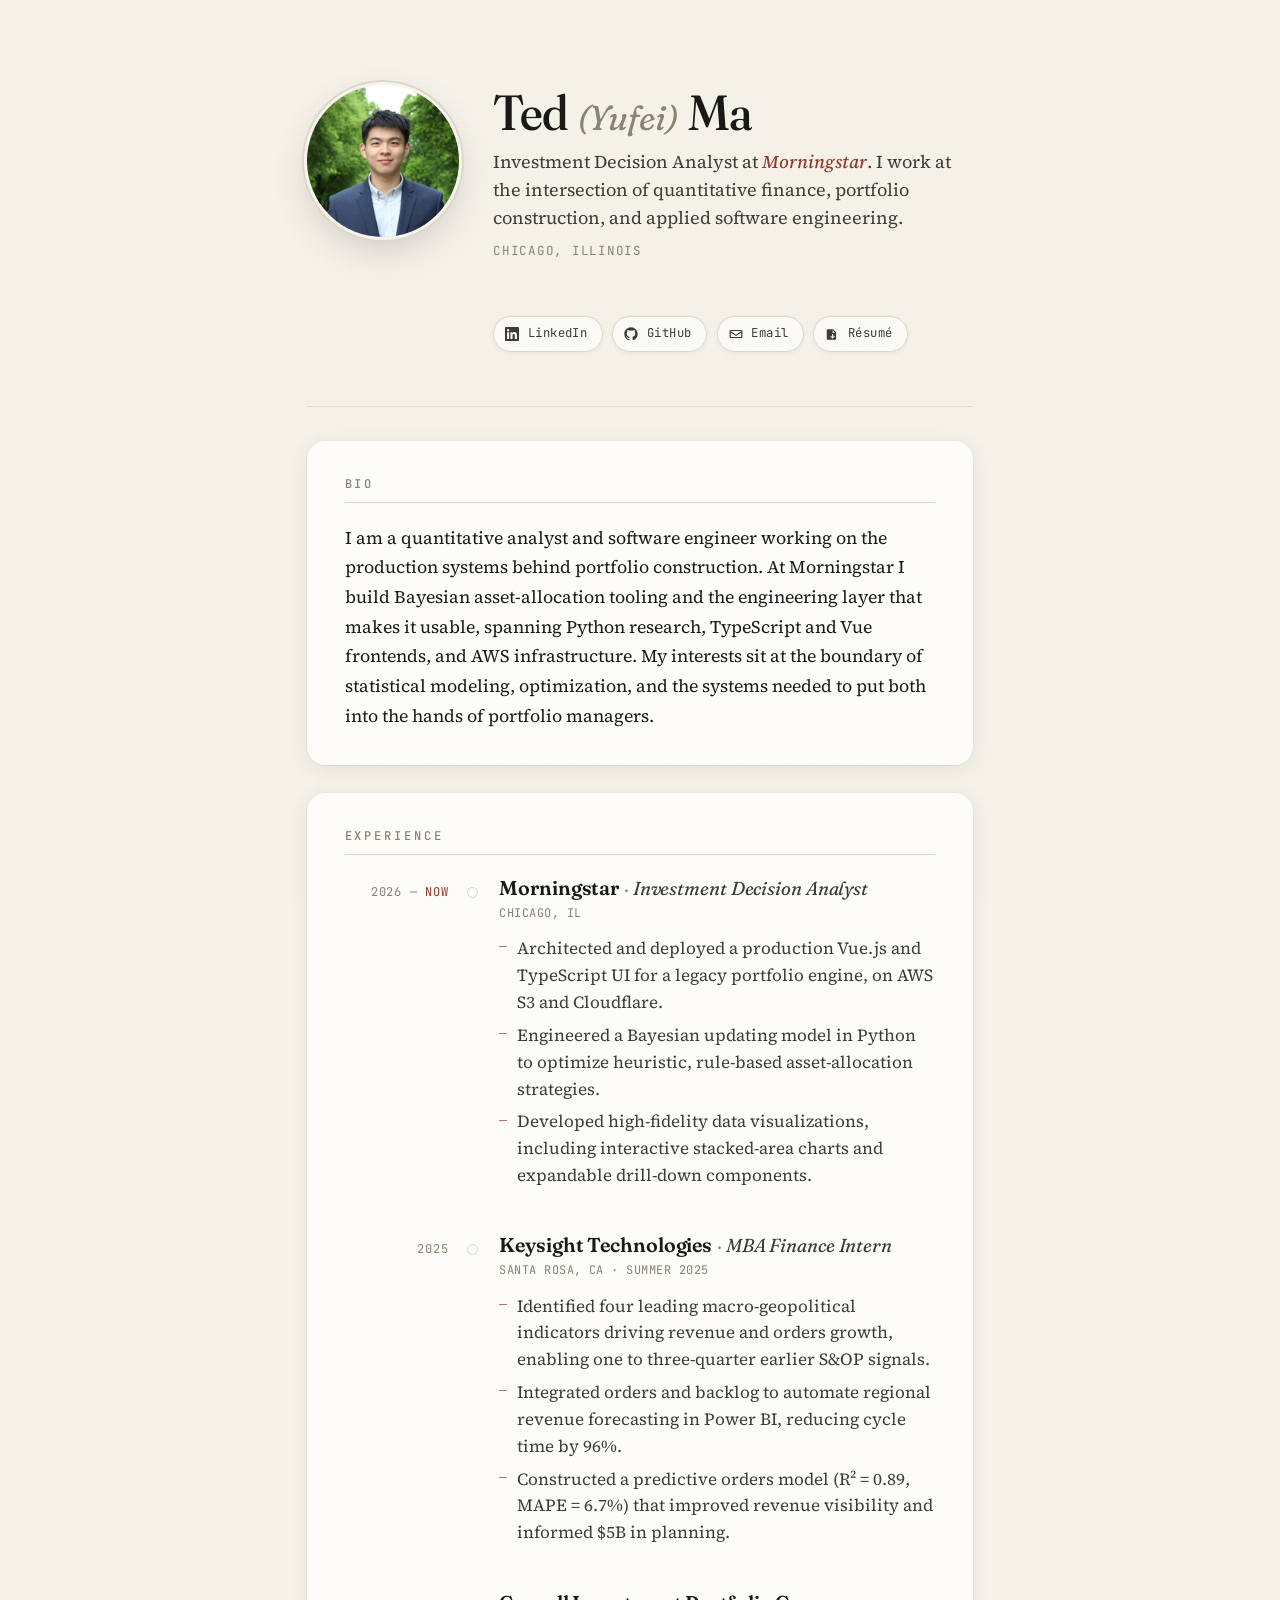
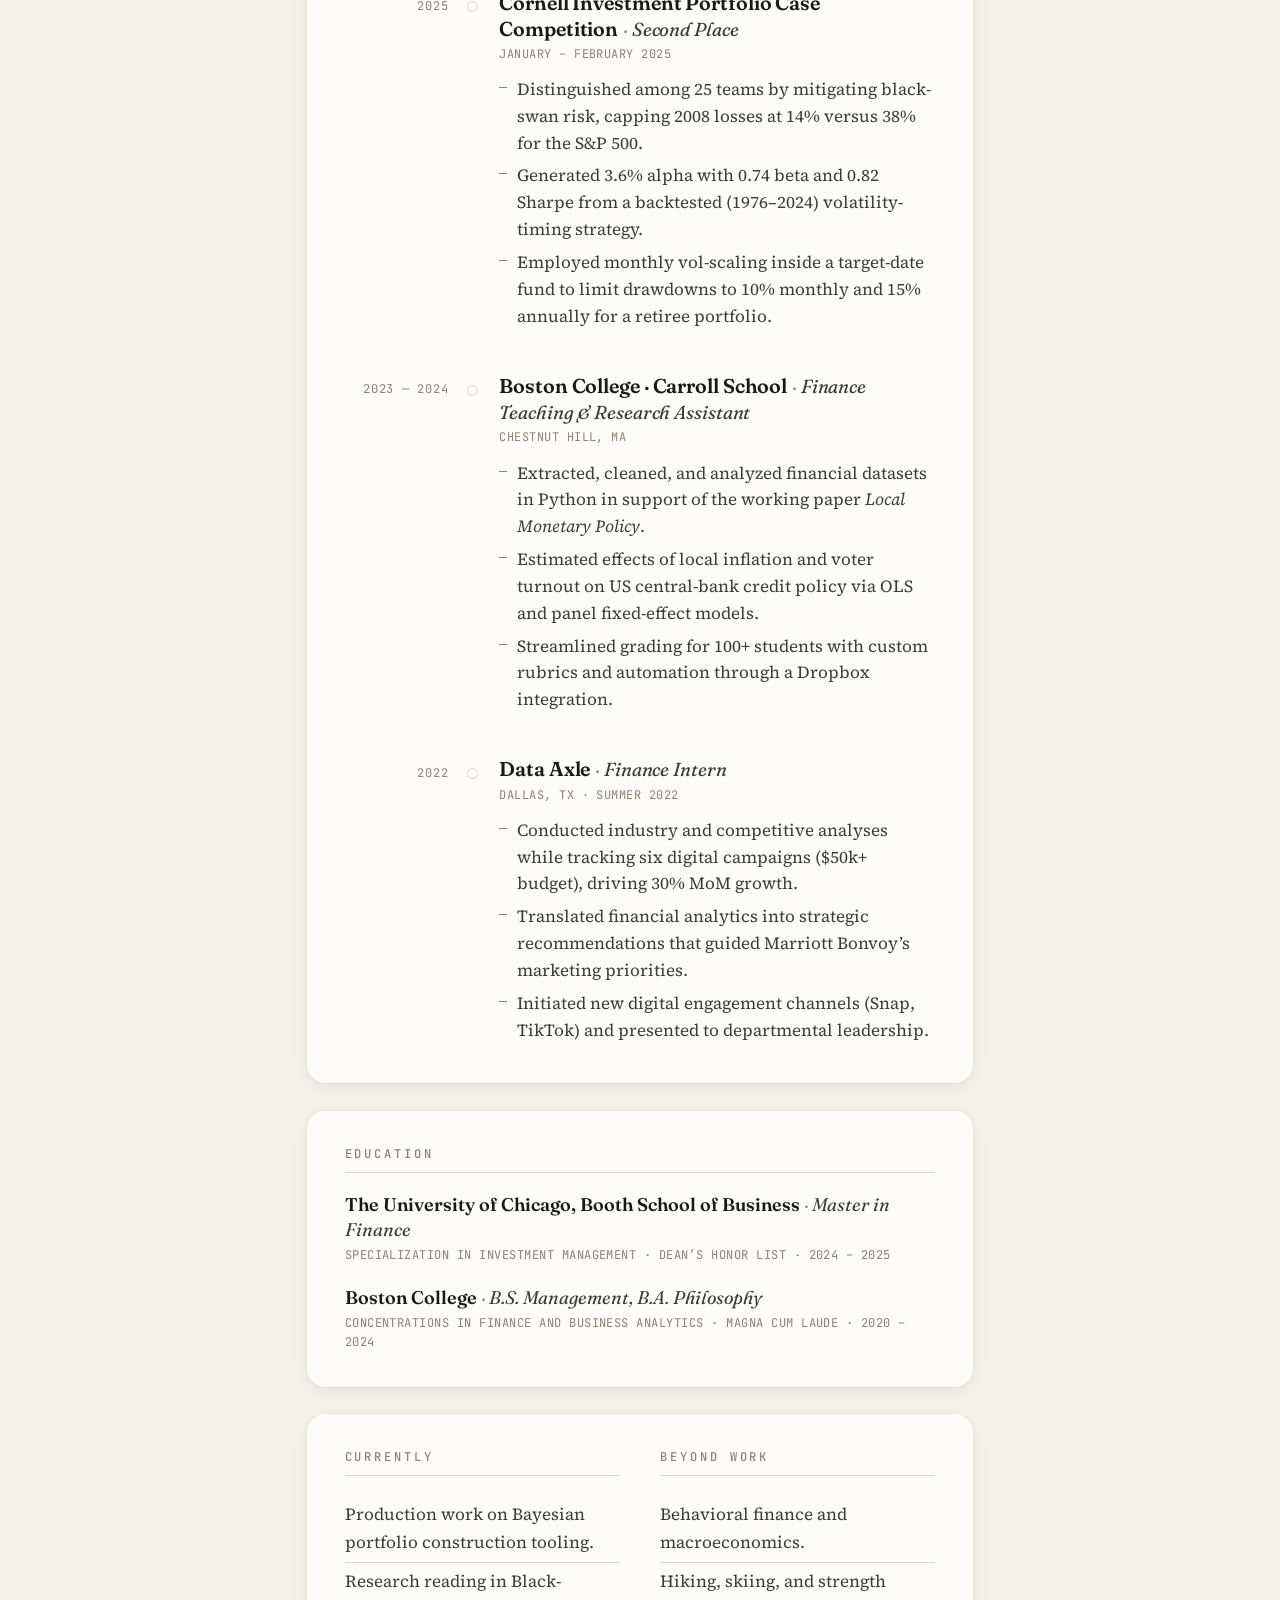
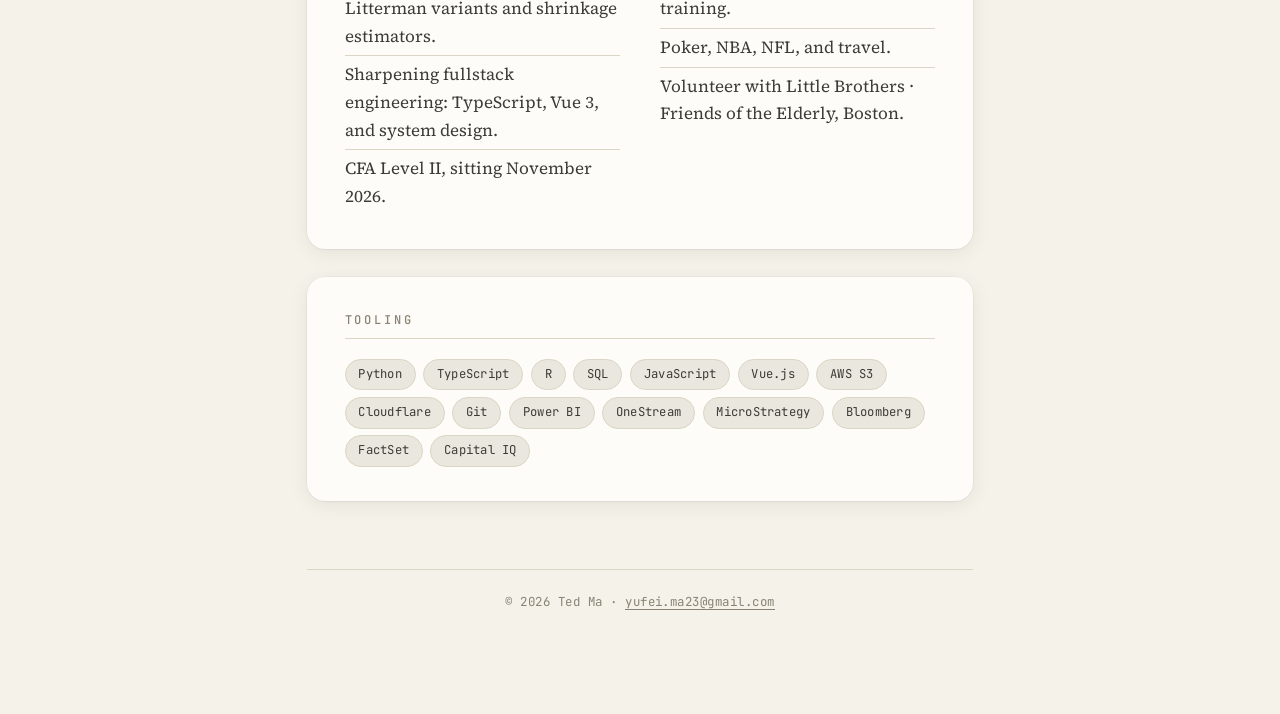
==== index.html @ 2c2be193 "beautify UI" ====
<!doctype html>
<html lang="en">
<head>
  <meta charset="utf-8">
  <meta name="viewport" content="width=device-width, initial-scale=1">
  <title>Ted (Yufei) Ma</title>

  <meta name="description" content="Ted (Yufei) Ma. Investment Decision Analyst at Morningstar. Quantitative finance, Bayesian portfolio construction, and applied software engineering.">
  <meta name="author" content="Ted Yufei Ma">
  <meta name="theme-color" content="#f7f4ec">

  <meta property="og:type" content="website">
  <meta property="og:title" content="Ted (Yufei) Ma">
  <meta property="og:description" content="Investment Decision Analyst at Morningstar. Quantitative finance, Bayesian portfolio construction, and applied software engineering.">
  <meta property="og:url" content="https://example.com/">
  <meta property="og:image" content="https://example.com/assets/portrait.jpeg">
  <meta name="twitter:card" content="summary">

  <link rel="icon" href="assets/favicon.svg" type="image/svg+xml">
  <link rel="canonical" href="https://example.com/">

  <link rel="preconnect" href="https://fonts.googleapis.com">
  <link rel="preconnect" href="https://fonts.gstatic.com" crossorigin>
  <link href="https://fonts.googleapis.com/css2?family=Fraunces:opsz,wght,SOFT@9..144,300..700,0..100&family=Source+Serif+4:opsz,wght,ital@8..60,300..600,0..1&family=JetBrains+Mono:wght@400;500&display=swap" rel="stylesheet">

  <link rel="stylesheet" href="style.css">
</head>
<body>

<nav class="sticky-nav" id="sticky-nav" aria-label="Site navigation" aria-hidden="true">
  <div class="sticky-nav-inner">
    <span class="sticky-name">Ted Ma</span>
    <div class="sticky-links">
      <a href="#bio-h">Bio</a>
      <a href="#exp-h">Experience</a>
      <a href="#edu-h">Education</a>
      <a href="#now-h">Currently</a>
      <a href="#tools-h">Tooling</a>
    </div>
  </div>
</nav>

<main class="page">

  <header class="hero">
    <figure class="portrait">
      <img src="assets/portrait.jpeg" alt="Ted Ma" width="640" height="640">
    </figure>

    <div class="lede">
      <h1>Ted <span class="given">(Yufei)</span> Ma</h1>
      <p class="tagline">Investment Decision Analyst at <em>Morningstar</em>. I work at the intersection of quantitative finance, portfolio construction, and applied software engineering.</p>
      <p class="locale">Chicago, Illinois</p>
    </div>

    <nav class="socials" aria-label="Social and contact links">
      <a class="link-icon" href="https://www.linkedin.com/in/tedmyf" aria-label="LinkedIn" rel="me">
        <svg viewBox="0 0 24 24" aria-hidden="true"><path fill="currentColor" d="M20.45 20.45h-3.55v-5.57c0-1.33-.03-3.04-1.85-3.04-1.85 0-2.13 1.45-2.13 2.94v5.67H9.36V9h3.41v1.56h.05c.48-.9 1.64-1.85 3.37-1.85 3.6 0 4.27 2.37 4.27 5.46v6.28ZM5.34 7.43a2.06 2.06 0 1 1 0-4.12 2.06 2.06 0 0 1 0 4.12ZM7.12 20.45H3.56V9h3.56v11.45ZM22.22 0H1.77C.79 0 0 .77 0 1.72v20.56C0 23.23.79 24 1.77 24h20.45c.98 0 1.78-.77 1.78-1.72V1.72C24 .77 23.2 0 22.22 0Z"/></svg>
        <span>LinkedIn</span>
      </a>
      <a class="link-icon" href="https://github.com/" aria-label="GitHub" rel="me">
        <svg viewBox="0 0 24 24" aria-hidden="true"><path fill="currentColor" d="M12 .5C5.65.5.5 5.65.5 12c0 5.08 3.29 9.39 7.86 10.91.58.1.79-.25.79-.56 0-.28-.01-1.02-.02-2-3.2.7-3.88-1.54-3.88-1.54-.52-1.33-1.28-1.69-1.28-1.69-1.05-.72.08-.7.08-.7 1.16.08 1.77 1.19 1.77 1.19 1.03 1.77 2.7 1.26 3.36.96.1-.75.4-1.26.73-1.55-2.55-.29-5.24-1.28-5.24-5.69 0-1.26.45-2.28 1.18-3.09-.12-.29-.51-1.46.11-3.04 0 0 .97-.31 3.18 1.18a11 11 0 0 1 5.78 0c2.21-1.49 3.18-1.18 3.18-1.18.62 1.58.23 2.75.11 3.04.74.81 1.18 1.83 1.18 3.09 0 4.42-2.69 5.39-5.25 5.68.41.36.78 1.06.78 2.13 0 1.54-.01 2.78-.01 3.16 0 .31.21.67.8.56C20.21 21.39 23.5 17.08 23.5 12 23.5 5.65 18.35.5 12 .5z"/></svg>
        <span>GitHub</span>
      </a>
      <a class="link-icon" href="mailto:yufei.ma23@gmail.com" aria-label="Email">
        <svg viewBox="0 0 24 24" aria-hidden="true"><path fill="currentColor" d="M3 5h18a2 2 0 0 1 2 2v10a2 2 0 0 1-2 2H3a2 2 0 0 1-2-2V7a2 2 0 0 1 2-2Zm0 2v.4l9 5.85 9-5.85V7H3Zm18 2.4-8.43 5.48a1 1 0 0 1-1.14 0L3 9.4V17h18V9.4Z"/></svg>
        <span>Email</span>
      </a>
      <a class="link-icon" href="assets/Ted-Ma-Resume.docx" aria-label="Download résumé">
        <svg viewBox="0 0 24 24" aria-hidden="true"><path fill="currentColor" d="M5 4h9l5 5v11a2 2 0 0 1-2 2H5a2 2 0 0 1-2-2V6a2 2 0 0 1 2-2Zm8 1.5V10h4.5L13 5.5ZM12 12v5l-2-2-1 1 4 4 4-4-1-1-2 2v-5h-2Z"/></svg>
        <span>Résumé</span>
      </a>
    </nav>
  </header>

  <hr class="rule">

  <section class="block" aria-labelledby="bio-h">
    <h2 id="bio-h" class="kicker">Bio</h2>
    <p class="prose">I am a quantitative analyst and software engineer working on the production systems behind portfolio construction. At Morningstar I build Bayesian asset-allocation tooling and the engineering layer that makes it usable, spanning Python research, TypeScript and Vue frontends, and AWS infrastructure. My interests sit at the boundary of statistical modeling, optimization, and the systems needed to put both into the hands of portfolio managers.</p>
  </section>

  <section class="block" aria-labelledby="exp-h">
    <h2 id="exp-h" class="kicker">Experience</h2>

    <ol class="timeline">

      <li class="entry">
        <div class="period">2026 &mdash; <span>now</span></div>
        <div class="content">
          <h3><strong>Morningstar</strong> <span class="role">Investment Decision Analyst</span></h3>
          <p class="loc">Chicago, IL</p>
          <ul class="bullets">
            <li>Architected and deployed a production Vue.js and TypeScript UI for a legacy portfolio engine, on AWS S3 and Cloudflare.</li>
            <li>Engineered a Bayesian updating model in Python to optimize heuristic, rule-based asset-allocation strategies.</li>
            <li>Developed high-fidelity data visualizations, including interactive stacked-area charts and expandable drill-down components.</li>
          </ul>
        </div>
      </li>

      <li class="entry">
        <div class="period">2025</div>
        <div class="content">
          <h3><strong>Keysight Technologies</strong> <span class="role">MBA Finance Intern</span></h3>
          <p class="loc">Santa Rosa, CA &middot; Summer 2025</p>
          <ul class="bullets">
            <li>Identified four leading macro-geopolitical indicators driving revenue and orders growth, enabling one to three-quarter earlier S&amp;OP signals.</li>
            <li>Integrated orders and backlog to automate regional revenue forecasting in Power BI, reducing cycle time by 96%.</li>
            <li>Constructed a predictive orders model (R² = 0.89, MAPE = 6.7%) that improved revenue visibility and informed $5B in planning.</li>
          </ul>
        </div>
      </li>

      <li class="entry">
        <div class="period">2025</div>
        <div class="content">
          <h3><strong>Cornell Investment Portfolio Case Competition</strong> <span class="role">Second Place</span></h3>
          <p class="loc">January &ndash; February 2025</p>
          <ul class="bullets">
            <li>Distinguished among 25 teams by mitigating black-swan risk, capping 2008 losses at 14% versus 38% for the S&amp;P 500.</li>
            <li>Generated 3.6% alpha with 0.74 beta and 0.82 Sharpe from a backtested (1976&ndash;2024) volatility-timing strategy.</li>
            <li>Employed monthly vol-scaling inside a target-date fund to limit drawdowns to 10% monthly and 15% annually for a retiree portfolio.</li>
          </ul>
        </div>
      </li>

      <li class="entry">
        <div class="period">2023 &mdash; 2024</div>
        <div class="content">
          <h3><strong>Boston College &middot; Carroll School</strong> <span class="role">Finance Teaching &amp; Research Assistant</span></h3>
          <p class="loc">Chestnut Hill, MA</p>
          <ul class="bullets">
            <li>Extracted, cleaned, and analyzed financial datasets in Python in support of the working paper <em>Local Monetary Policy</em>.</li>
            <li>Estimated effects of local inflation and voter turnout on US central-bank credit policy via OLS and panel fixed-effect models.</li>
            <li>Streamlined grading for 100+ students with custom rubrics and automation through a Dropbox integration.</li>
          </ul>
        </div>
      </li>

      <li class="entry">
        <div class="period">2022</div>
        <div class="content">
          <h3><strong>Data Axle</strong> <span class="role">Finance Intern</span></h3>
          <p class="loc">Dallas, TX &middot; Summer 2022</p>
          <ul class="bullets">
            <li>Conducted industry and competitive analyses while tracking six digital campaigns ($50k+ budget), driving 30% MoM growth.</li>
            <li>Translated financial analytics into strategic recommendations that guided Marriott Bonvoy&rsquo;s marketing priorities.</li>
            <li>Initiated new digital engagement channels (Snap, TikTok) and presented to departmental leadership.</li>
          </ul>
        </div>
      </li>

    </ol>
  </section>

  <section class="block" aria-labelledby="edu-h">
    <h2 id="edu-h" class="kicker">Education</h2>
    <ul class="edu">
      <li>
        <div class="edu-line"><strong>The University of Chicago, Booth School of Business</strong> <span class="degree">Master in Finance</span></div>
        <div class="edu-meta">Specialization in Investment Management &middot; Dean&rsquo;s Honor List &middot; 2024 &ndash; 2025</div>
      </li>
      <li>
        <div class="edu-line"><strong>Boston College</strong> <span class="degree">B.S. Management, B.A. Philosophy</span></div>
        <div class="edu-meta">Concentrations in Finance and Business Analytics &middot; Magna Cum Laude &middot; 2020 &ndash; 2024</div>
      </li>
    </ul>
  </section>

  <section class="block split" aria-labelledby="now-h">
    <div class="split-col">
      <h2 id="now-h" class="kicker">Currently</h2>
      <ul class="plain">
        <li>Production work on Bayesian portfolio construction tooling.</li>
        <li>Research reading in Black-Litterman variants and shrinkage estimators.</li>
        <li>Sharpening fullstack engineering: TypeScript, Vue 3, and system design.</li>
        <li>CFA Level II, sitting November 2026.</li>
      </ul>
    </div>
    <div class="split-col">
      <h2 class="kicker">Beyond Work</h2>
      <ul class="plain">
        <li>Behavioral finance and macroeconomics.</li>
        <li>Hiking, skiing, and strength training.</li>
        <li>Poker, NBA, NFL, and travel.</li>
        <li>Volunteer with Little Brothers &middot; Friends of the Elderly, Boston.</li>
      </ul>
    </div>
  </section>

  <section class="block" aria-labelledby="tools-h">
    <h2 id="tools-h" class="kicker">Tooling</h2>
    <p class="tools">
      <span>Python</span><span>TypeScript</span><span>R</span><span>SQL</span><span>JavaScript</span><span>Vue.js</span><span>AWS S3</span><span>Cloudflare</span><span>Git</span><span>Power BI</span><span>OneStream</span><span>MicroStrategy</span><span>Bloomberg</span><span>FactSet</span><span>Capital IQ</span>
    </p>
  </section>

  <footer class="colophon">
    <p>&copy; <span id="yr"></span> Ted Ma &middot; <a href="mailto:yufei.ma23@gmail.com">yufei.ma23@gmail.com</a></p>
  </footer>

</main>

<script>
  document.getElementById('yr').textContent = new Date().getFullYear();

  // Sticky nav — show after hero scrolls out of view
  const stickyNav = document.getElementById('sticky-nav');
  const hero = document.querySelector('.hero');
  new IntersectionObserver(
    ([entry]) => {
      const past = !entry.isIntersecting;
      stickyNav.classList.toggle('is-visible', past);
      stickyNav.setAttribute('aria-hidden', String(!past));
    },
    { threshold: 0, rootMargin: '-80px 0px 0px 0px' }
  ).observe(hero);

  // Scroll-triggered section reveals
  const reduceMotion = window.matchMedia('(prefers-reduced-motion: reduce)').matches;
  const blocks = document.querySelectorAll('.block');
  if (reduceMotion) {
    blocks.forEach(el => el.classList.add('is-visible'));
  } else {
    const blockObs = new IntersectionObserver(
      (entries) => {
        entries.forEach(entry => {
          if (entry.isIntersecting) {
            entry.target.classList.add('is-visible');
            blockObs.unobserve(entry.target);
          }
        });
      },
      { threshold: 0.06 }
    );
    blocks.forEach((el, i) => {
      el.style.transitionDelay = `${i * 45}ms`;
      blockObs.observe(el);
    });
  }
</script>

</body>
</html>
---- style.css ----
/* =============================================================
   Ted (Yufei) Ma — personal site
   Apple-inspired clarity, depth, and motion.
============================================================= */

:root {
  --bg:        #f5f2ea;
  --bg-card:   #fdfcf8;
  --bg-soft:   #eae7de;
  --fg:        #1a1917;
  --fg-soft:   #3d3b36;
  --muted:     #8a8375;
  --rule:      #dbd5c5;
  --accent:    #943828;

  --card-shadow:
    0 1px 2px rgba(0,0,0,0.04),
    0 4px 20px rgba(0,0,0,0.07),
    0 0 0 0.5px rgba(0,0,0,0.07);

  --serif-display: "Fraunces", "Source Serif 4", ui-serif, Georgia, serif;
  --serif-body:    "Source Serif 4", ui-serif, Georgia, "Iowan Old Style", serif;
  --mono:          "JetBrains Mono", "SF Mono", ui-monospace, Menlo, monospace;

  --maxw:   720px;
  --pad:    1.6rem;
  --radius: 18px;
}

@media (prefers-color-scheme: dark) {
  :root {
    --bg:        #1a1917;
    --bg-card:   #252320;
    --bg-soft:   #2e2c28;
    --fg:        #eceae3;
    --fg-soft:   #c5c0b0;
    --muted:     #8a8375;
    --rule:      #302e2a;
    --accent:    #e09078;
    --card-shadow:
      0 1px 2px rgba(0,0,0,0.35),
      0 4px 20px rgba(0,0,0,0.25),
      0 0 0 0.5px rgba(255,255,255,0.05);
  }
}

* { box-sizing: border-box; }

html {
  font-size: 17px;
  scroll-behavior: smooth;
  -webkit-text-size-adjust: 100%;
}
@media (max-width: 480px) { html { font-size: 16px; } }

body {
  margin: 0;
  background: var(--bg);
  color: var(--fg);
  font-family: var(--serif-body);
  font-variation-settings: "opsz" 14;
  line-height: 1.62;
  font-weight: 400;
  -webkit-font-smoothing: antialiased;
  text-rendering: optimizeLegibility;
}

/* Subtle paper grain */
body::before {
  content: "";
  position: fixed;
  inset: 0;
  pointer-events: none;
  z-index: 0;
  background-image:
    radial-gradient(circle at 20% 30%, rgba(0,0,0,0.012) 1px, transparent 1px),
    radial-gradient(circle at 80% 70%, rgba(0,0,0,0.012) 1px, transparent 1px);
  background-size: 3px 3px, 4px 4px;
  opacity: 0.6;
}
@media (prefers-color-scheme: dark) {
  body::before {
    background-image:
      radial-gradient(circle at 20% 30%, rgba(255,255,255,0.014) 1px, transparent 1px),
      radial-gradient(circle at 80% 70%, rgba(255,255,255,0.014) 1px, transparent 1px);
  }
}

/* =============================================================
   Sticky nav
============================================================= */

.sticky-nav {
  position: fixed;
  top: 0;
  left: 0;
  right: 0;
  z-index: 100;
  height: 52px;
  display: flex;
  align-items: center;
  backdrop-filter: blur(24px) saturate(1.8);
  -webkit-backdrop-filter: blur(24px) saturate(1.8);
  background: color-mix(in srgb, var(--bg) 82%, transparent);
  border-bottom: 0.5px solid var(--rule);
  transform: translateY(-100%);
  transition: transform 380ms cubic-bezier(0.2, 0.7, 0.1, 1);
  will-change: transform;
}
.sticky-nav.is-visible {
  transform: translateY(0);
}
.sticky-nav-inner {
  max-width: var(--maxw);
  margin: 0 auto;
  padding: 0 var(--pad);
  width: 100%;
  display: flex;
  align-items: center;
  justify-content: space-between;
  gap: 1rem;
}
.sticky-name {
  font-family: var(--serif-display);
  font-variation-settings: "opsz" 36, "SOFT" 30;
  font-weight: 500;
  font-size: 1rem;
  color: var(--fg);
  letter-spacing: -0.01em;
  white-space: nowrap;
}
.sticky-links {
  display: flex;
  align-items: center;
  gap: 0.1rem;
  overflow-x: auto;
  -ms-overflow-style: none;
  scrollbar-width: none;
}
.sticky-links::-webkit-scrollbar { display: none; }
.sticky-links a {
  font-family: var(--mono);
  font-size: 0.71rem;
  letter-spacing: 0.05em;
  text-transform: uppercase;
  color: var(--muted);
  text-decoration: none;
  background: none;
  background-image: none;
  padding: 0.3rem 0.65rem;
  border-radius: 999px;
  white-space: nowrap;
  transition: color 160ms ease, background 160ms ease;
}
.sticky-links a:hover {
  color: var(--fg);
  background: var(--bg-soft);
  background-size: auto;
}

/* =============================================================
   Page layout
============================================================= */

.page {
  position: relative;
  z-index: 1;
  max-width: var(--maxw);
  margin: 0 auto;
  padding: 5rem var(--pad) 6rem;
}

/* =============================================================
   Hero
============================================================= */

.hero {
  display: grid;
  grid-template-columns: 152px 1fr;
  gap: 2rem;
  align-items: start;
  animation: spring-up 800ms cubic-bezier(0.34, 1.56, 0.64, 1) both;
}
@media (max-width: 560px) {
  .hero {
    grid-template-columns: 1fr;
    gap: 1.4rem;
  }
}

.portrait {
  margin: 0;
  width: 152px;
  height: 152px;
  border-radius: 50%;
  overflow: hidden;
  background: var(--bg-soft);
  box-shadow:
    0 0 0 3px var(--bg),
    0 0 0 5px var(--rule),
    0 14px 40px -8px rgba(0,0,0,0.22);
  filter: saturate(0.95) contrast(1.02);
  transition:
    box-shadow 300ms ease,
    transform 350ms cubic-bezier(0.34, 1.56, 0.64, 1);
}
.portrait:hover {
  box-shadow:
    0 0 0 3px var(--bg),
    0 0 0 5px var(--accent),
    0 18px 48px -8px rgba(0,0,0,0.28);
  transform: scale(1.03);
}
@media (prefers-color-scheme: dark) {
  .portrait {
    box-shadow: 0 0 0 3px var(--bg), 0 0 0 5px var(--rule), 0 14px 40px -8px rgba(0,0,0,0.55);
  }
  .portrait:hover {
    box-shadow: 0 0 0 3px var(--bg), 0 0 0 5px var(--accent), 0 18px 48px -8px rgba(0,0,0,0.6);
  }
}

.portrait img {
  width: 100%;
  height: 100%;
  display: block;
  object-fit: cover;
  object-position: center 30%;
}

.lede { padding-top: 0.1rem; grid-column: 2; }
@media (max-width: 560px) { .lede { grid-column: 1; } }

h1 {
  font-family: var(--serif-display);
  font-variation-settings: "opsz" 80, "SOFT" 30;
  font-weight: 500;
  font-size: clamp(2.1rem, 5.2vw, 2.9rem);
  line-height: 1.06;
  letter-spacing: -0.02em;
  margin: 0 0 0.55rem;
  color: var(--fg);
}
h1 .given {
  font-style: italic;
  font-weight: 400;
  color: var(--muted);
  font-size: 0.7em;
  letter-spacing: 0;
  margin: 0 0.05em;
  font-variation-settings: "opsz" 36, "SOFT" 80;
}

.tagline {
  font-family: var(--serif-body);
  font-size: 1.06rem;
  line-height: 1.55;
  color: var(--fg-soft);
  margin: 0 0 0.55rem;
  max-width: 36rem;
}
.tagline em {
  font-style: italic;
  color: var(--accent);
  font-weight: 500;
}

.locale {
  margin: 0;
  font-family: var(--mono);
  font-size: 0.74rem;
  letter-spacing: 0.06em;
  text-transform: uppercase;
  color: var(--muted);
}

/* Socials */
.socials {
  grid-column: 2;
  display: flex;
  flex-wrap: wrap;
  gap: 0.5rem 0.55rem;
  margin-top: 1.2rem;
}
@media (max-width: 560px) { .socials { grid-column: 1; } }

.link-icon {
  display: inline-flex;
  align-items: center;
  gap: 0.5rem;
  padding: 0.4rem 0.85rem 0.4rem 0.65rem;
  border: 0.5px solid var(--rule);
  border-radius: 999px;
  font-family: var(--mono);
  font-size: 0.72rem;
  letter-spacing: 0.04em;
  color: var(--fg-soft);
  text-decoration: none;
  background-image: none;
  background: color-mix(in srgb, var(--bg-card) 80%, transparent);
  backdrop-filter: blur(16px) saturate(1.5);
  -webkit-backdrop-filter: blur(16px) saturate(1.5);
  box-shadow:
    0 1px 4px rgba(0,0,0,0.06),
    inset 0 0.5px 0 rgba(255,255,255,0.4);
  transition:
    color 200ms ease,
    border-color 200ms ease,
    background 200ms ease,
    transform 320ms cubic-bezier(0.34, 1.56, 0.64, 1),
    box-shadow 200ms ease;
}
@media (prefers-color-scheme: dark) {
  .link-icon {
    box-shadow: 0 1px 4px rgba(0,0,0,0.2), inset 0 0.5px 0 rgba(255,255,255,0.07);
  }
}
.link-icon svg {
  width: 14px;
  height: 14px;
  display: block;
  flex-shrink: 0;
}
.link-icon:hover {
  color: var(--accent);
  border-color: var(--accent);
  background: var(--bg-card);
  transform: translateY(-2px) scale(1.03);
  box-shadow:
    0 6px 16px rgba(0,0,0,0.1),
    inset 0 0.5px 0 rgba(255,255,255,0.4);
}

/* =============================================================
   Section structure
============================================================= */

hr.rule {
  border: 0;
  border-top: 0.5px solid var(--rule);
  margin: 3.2rem 0 2rem;
  opacity: 0.7;
}

h2[id] {
  scroll-margin-top: 72px;
}

.block {
  background: var(--bg-card);
  border-radius: var(--radius);
  padding: 2rem 2.2rem;
  box-shadow: var(--card-shadow);
  margin: 1.6rem 0;
  opacity: 0;
  transform: translateY(20px);
  transition:
    opacity 550ms cubic-bezier(0.2, 0.7, 0.1, 1),
    transform 550ms cubic-bezier(0.2, 0.7, 0.1, 1);
}
.block.is-visible {
  opacity: 1;
  transform: translateY(0);
}

.kicker {
  font-family: var(--mono);
  font-weight: 500;
  font-size: 0.71rem;
  letter-spacing: 0.24em;
  text-transform: uppercase;
  color: var(--muted);
  margin: 0 0 1.2rem;
  padding-bottom: 0.45rem;
  border-bottom: 0.5px solid var(--rule);
}

.prose {
  font-size: 1.04rem;
  line-height: 1.68;
  color: var(--fg);
  margin: 0;
  max-width: 38rem;
}

/* =============================================================
   Timeline of experience
============================================================= */

.timeline {
  list-style: none;
  margin: 0;
  padding: 0;
  display: flex;
  flex-direction: column;
  gap: 2.2rem;
  position: relative;
}

/* Vertical connector line */
.timeline::before {
  content: '';
  position: absolute;
  left: calc(7.5rem - 0.5px);
  top: 1.2rem;
  bottom: 1.2rem;
  width: 0.5px;
  background: linear-gradient(
    to bottom,
    transparent,
    var(--rule) 10%,
    var(--rule) 90%,
    transparent
  );
  pointer-events: none;
}
@media (max-width: 620px) {
  .timeline::before { display: none; }
}

.entry {
  display: grid;
  grid-template-columns: 7.5rem 1fr;
  gap: 1.6rem;
  position: relative;
}
@media (max-width: 620px) {
  .entry {
    grid-template-columns: 1fr;
    gap: 0.4rem;
  }
}

/* Dot on the timeline line */
.entry::after {
  content: '';
  position: absolute;
  left: calc(7.5rem - 5px);
  top: 0.7rem;
  width: 9px;
  height: 9px;
  border-radius: 50%;
  background: var(--bg-card);
  border: 1.5px solid var(--rule);
  transition: border-color 200ms ease, background 200ms ease;
}
.entry:hover::after {
  border-color: var(--accent);
  background: var(--accent);
}
@media (max-width: 620px) {
  .entry::after { display: none; }
}

.period {
  font-family: var(--mono);
  font-size: 0.71rem;
  letter-spacing: 0.06em;
  text-transform: uppercase;
  color: var(--muted);
  padding-top: 0.45rem;
  padding-right: 1.4rem;
  white-space: nowrap;
  text-align: right;
}
.period span { color: var(--accent); font-style: normal; }

.entry .content {
  border-radius: 10px;
  padding: 0.5rem 0.7rem;
  margin: -0.5rem -0.7rem;
  transition: background 200ms ease;
}
.entry:hover .content {
  background: color-mix(in srgb, var(--bg-soft) 40%, transparent);
}

.entry .content h3 {
  font-family: var(--serif-display);
  font-variation-settings: "opsz" 36, "SOFT" 50;
  font-weight: 500;
  font-size: 1.18rem;
  line-height: 1.3;
  letter-spacing: -0.005em;
  margin: 0 0 0.15rem;
  color: var(--fg);
}
.entry .content h3 strong { font-weight: 600; }
.entry .content h3 .role {
  font-weight: 400;
  font-style: italic;
  color: var(--fg-soft);
  font-size: 0.94em;
}
.entry .content h3 .role::before {
  content: " · ";
  color: var(--muted);
  font-style: normal;
  margin: 0 0.05em;
}

.entry .loc {
  font-family: var(--mono);
  font-size: 0.7rem;
  letter-spacing: 0.04em;
  text-transform: uppercase;
  color: var(--muted);
  margin: 0 0 0.7rem;
}

ul.bullets {
  list-style: none;
  padding: 0;
  margin: 0;
}
ul.bullets li {
  position: relative;
  padding-left: 1.05rem;
  margin: 0.35rem 0;
  font-size: 1rem;
  line-height: 1.58;
  color: var(--fg-soft);
}
ul.bullets li::before {
  content: "";
  position: absolute;
  left: 0;
  top: 0.65em;
  width: 0.45rem;
  height: 1px;
  background: var(--accent);
  opacity: 0.7;
}

/* =============================================================
   Education
============================================================= */

ul.edu {
  list-style: none;
  padding: 0;
  margin: 0;
  display: flex;
  flex-direction: column;
  gap: 1.2rem;
}

.edu-line {
  font-family: var(--serif-display);
  font-variation-settings: "opsz" 36;
  font-size: 1.08rem;
  line-height: 1.35;
  color: var(--fg);
  margin-bottom: 0.18rem;
}
.edu-line strong { font-weight: 600; }
.edu-line .degree {
  font-style: italic;
  font-weight: 400;
  color: var(--fg-soft);
}
.edu-line .degree::before {
  content: " · ";
  color: var(--muted);
  font-style: normal;
}
.edu-meta {
  font-family: var(--mono);
  font-size: 0.71rem;
  letter-spacing: 0.04em;
  text-transform: uppercase;
  color: var(--muted);
}

/* =============================================================
   Split section: Currently / Beyond Work
============================================================= */

.block.split {
  display: grid;
  grid-template-columns: 1fr 1fr;
  gap: 2.4rem;
}
@media (max-width: 620px) {
  .block.split {
    grid-template-columns: 1fr;
    gap: 1.8rem;
  }
}

ul.plain {
  list-style: none;
  padding: 0;
  margin: 0;
}
ul.plain li {
  padding: 0.3rem 0;
  font-size: 1rem;
  color: var(--fg-soft);
  border-bottom: 0.5px solid var(--rule);
}
ul.plain li:last-child { border-bottom: 0; }

/* =============================================================
   Tooling chips
============================================================= */

.tools {
  margin: 0;
  display: flex;
  flex-wrap: wrap;
  gap: 0.4rem 0.45rem;
}
.tools span {
  font-family: var(--mono);
  font-size: 0.72rem;
  letter-spacing: 0.02em;
  padding: 0.28rem 0.75rem;
  background: var(--bg-soft);
  color: var(--fg-soft);
  border-radius: 999px;
  border: 0.5px solid var(--rule);
  transition:
    background 180ms ease,
    color 180ms ease,
    transform 280ms cubic-bezier(0.34, 1.56, 0.64, 1),
    box-shadow 180ms ease;
}
.tools span:hover {
  background: var(--bg-card);
  color: var(--fg);
  transform: translateY(-2px) scale(1.05);
  box-shadow: 0 4px 12px rgba(0,0,0,0.08);
  cursor: default;
}

/* =============================================================
   Links (general body links)
============================================================= */

a {
  color: var(--accent);
  text-decoration: none;
  background-image: linear-gradient(currentColor, currentColor);
  background-size: 100% 1px;
  background-repeat: no-repeat;
  background-position: 0 100%;
  transition: background-size 220ms ease, color 160ms ease;
}
a:hover {
  background-size: 0% 1px;
  background-position: 100% 100%;
}
.link-icon,
.sticky-links a {
  background-image: none;
}

/* =============================================================
   Footer
============================================================= */

.colophon {
  margin-top: 4rem;
  padding-top: 1.3rem;
  border-top: 0.5px solid var(--rule);
  font-family: var(--mono);
  font-size: 0.73rem;
  letter-spacing: 0.04em;
  color: var(--muted);
  text-align: center;
}
.colophon p { margin: 0; }
.colophon a { color: var(--muted); }

/* =============================================================
   Selection + focus
============================================================= */

::selection {
  background: var(--accent);
  color: var(--bg);
}

a:focus-visible,
.link-icon:focus-visible,
button:focus-visible {
  outline: 2px solid var(--accent);
  outline-offset: 3px;
  border-radius: 3px;
}

/* =============================================================
   Motion
============================================================= */

@keyframes spring-up {
  0%   { opacity: 0; transform: translateY(28px) scale(0.97); }
  65%  { opacity: 1; }
  100% { opacity: 1; transform: translateY(0) scale(1); }
}

@media (prefers-reduced-motion: reduce) {
  *, *::before, *::after {
    animation-duration: 0.01ms !important;
    animation-iteration-count: 1 !important;
    transition-duration: 0.01ms !important;
    scroll-behavior: auto !important;
  }
  .block {
    opacity: 1;
    transform: none;
  }
}

/* =============================================================
   Print
============================================================= */

@media print {
  :root {
    --bg:      #fff;
    --bg-card: #fff;
    --bg-soft: #fafafa;
    --fg:      #000;
    --fg-soft: #222;
    --muted:   #555;
    --rule:    #ccc;
    --accent:  #000;
  }
  body { font-size: 10.5pt; }
  body::before { display: none; }
  .sticky-nav, .socials, .colophon { display: none; }
  a { color: inherit; background-image: none; }
  .page { padding: 0; max-width: 100%; }
  .block {
    opacity: 1;
    transform: none;
    background: none;
    box-shadow: none;
    padding: 0;
    border-radius: 0;
    margin: 1rem 0;
  }
  .hero { animation: none; }
  .entry { break-inside: avoid; page-break-inside: avoid; }
  .timeline::before { display: none; }
  .entry::after { display: none; }
}
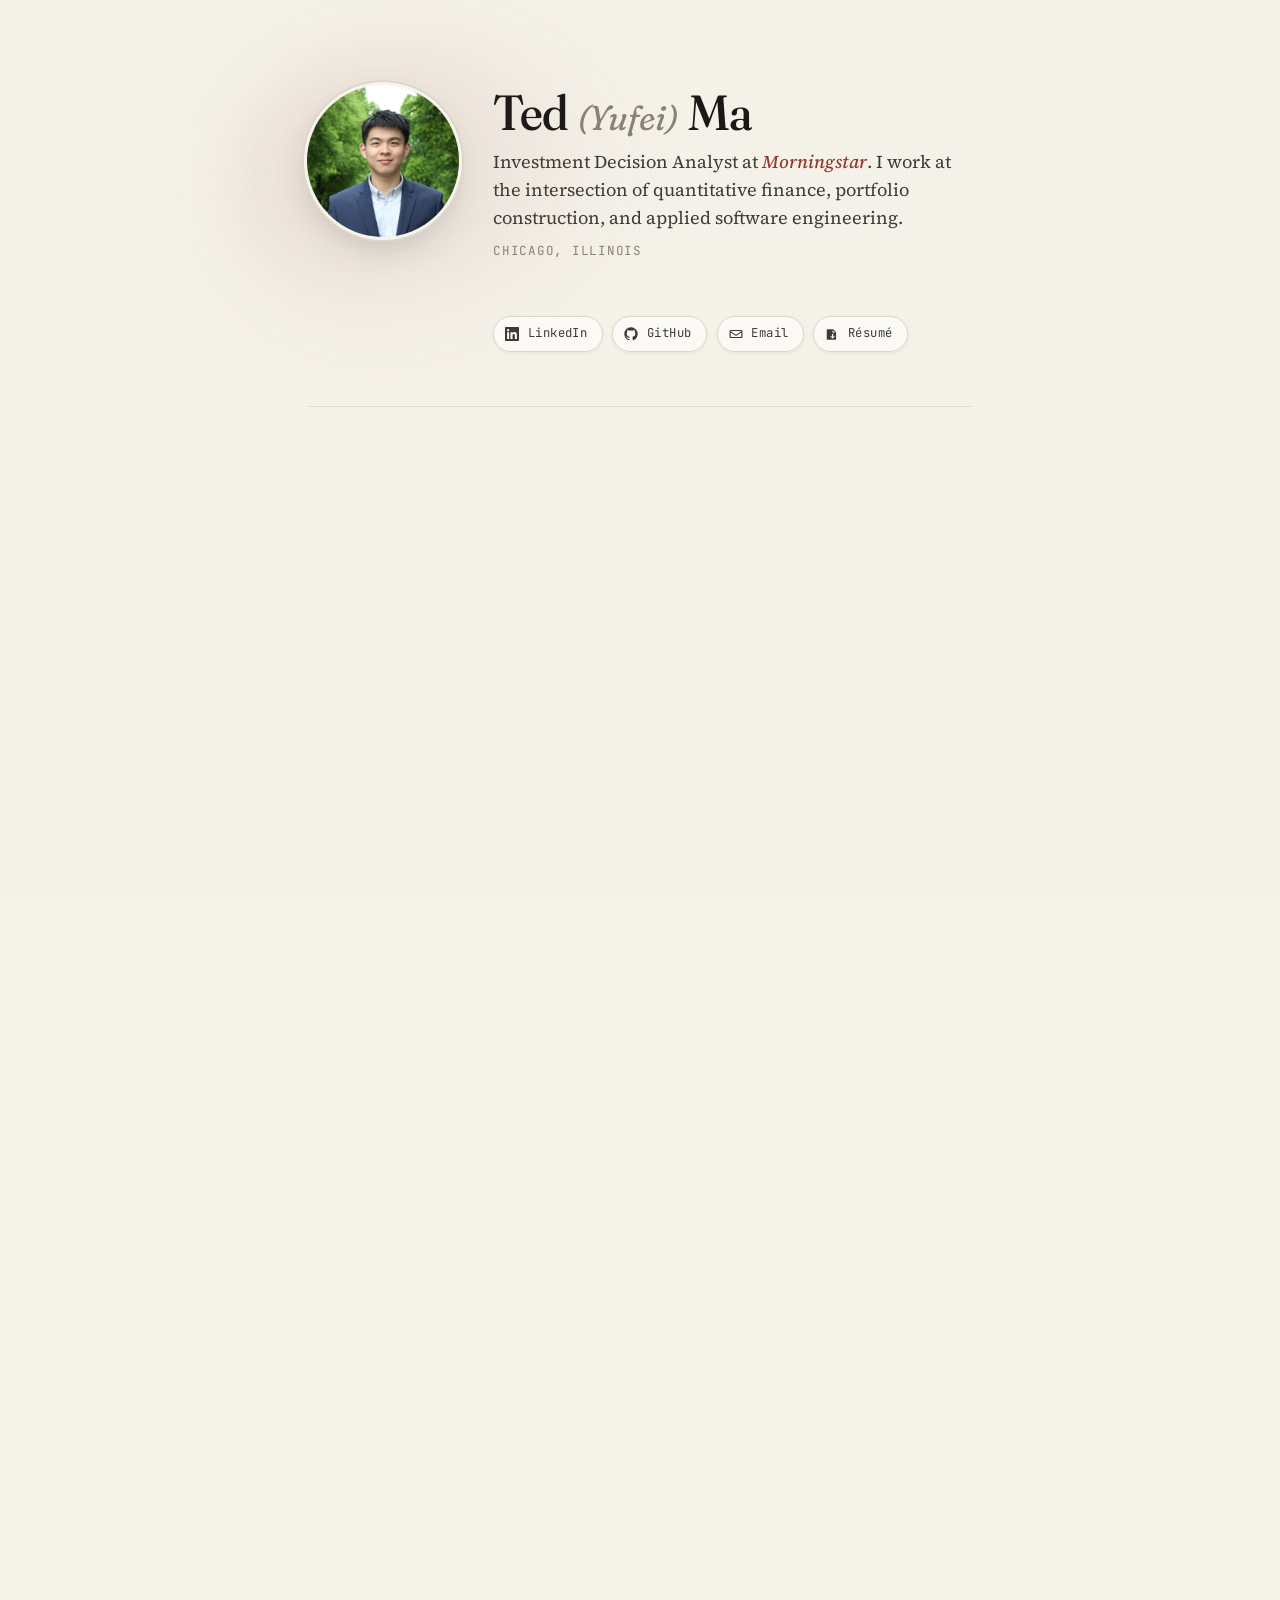
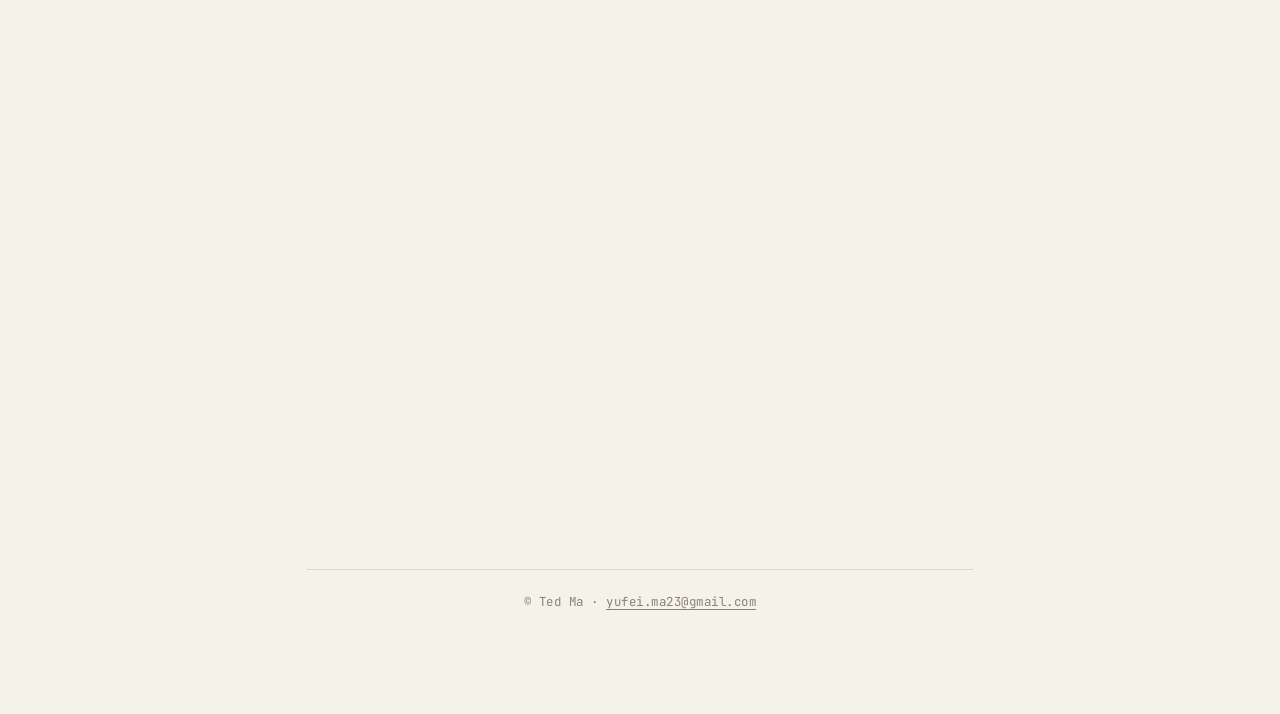
==== commit e44bc178: "more interactive" ====
--- a/index.html
+++ b/index.html
@@ -26,6 +26,8 @@
   <link rel="stylesheet" href="style.css">
 </head>
 <body>
+
+<div id="scroll-progress" aria-hidden="true"></div>
 
 <nav class="sticky-nav" id="sticky-nav" aria-label="Site navigation" aria-hidden="true">
   <div class="sticky-nav-inner">
@@ -204,6 +206,8 @@
 <script>
   document.getElementById('yr').textContent = new Date().getFullYear();
 
+  const reduceMotion = window.matchMedia('(prefers-reduced-motion: reduce)').matches;
+
   // Sticky nav — show after hero scrolls out of view
   const stickyNav = document.getElementById('sticky-nav');
   const hero = document.querySelector('.hero');
@@ -227,6 +231,10 @@
         entries.forEach(entry => {
           if (entry.isIntersecting) {
             entry.target.classList.add('is-visible');
+            // Clear stagger delay after reveal so hover lift has no lag
+            entry.target.addEventListener('transitionend', () => {
+              entry.target.style.transitionDelay = '';
+            }, { once: true });
             blockObs.unobserve(entry.target);
           }
         });
@@ -238,7 +246,103 @@
       blockObs.observe(el);
     });
   }
+  
+  // Scroll progress bar
+  const progressBar = document.getElementById('scroll-progress');
+  function updateProgress() {
+    const docHeight = document.documentElement.scrollHeight - window.innerHeight;
+    const pct = docHeight > 0 ? (window.scrollY / docHeight) * 100 : 0;
+    progressBar.style.width = pct + '%';
+  }
+  window.addEventListener('scroll', updateProgress, { passive: true });
+  updateProgress();
+
+  // Back-to-top button
+  const backToTop = document.getElementById('back-to-top');
+  function handleBackToTopVisibility() {
+    if (window.scrollY > 600) {
+      if (backToTop.hidden) {
+        backToTop.hidden = false;
+        backToTop.getBoundingClientRect(); // force reflow so opacity transition fires
+        backToTop.classList.add('is-visible');
+      }
+    } else {
+      if (backToTop.classList.contains('is-visible')) {
+        backToTop.classList.remove('is-visible');
+        backToTop.addEventListener('transitionend', (e) => {
+          if (e.propertyName === 'opacity' && !backToTop.classList.contains('is-visible')) {
+            backToTop.hidden = true;
+          }
+        }, { once: true });
+      }
+    }
+  }
+  window.addEventListener('scroll', handleBackToTopVisibility, { passive: true });
+  backToTop.addEventListener('click', () => {
+    window.scrollTo({ top: 0, behavior: 'smooth' });
+  });
+
+  // Active nav section highlighting
+  const navLinks = document.querySelectorAll('.sticky-links a');
+  const sectionHeadings = document.querySelectorAll('h2[id]');
+  const sectionObs = new IntersectionObserver(
+    (entries) => {
+      entries.forEach(entry => {
+        if (!entry.isIntersecting) return;
+        const link = document.querySelector(`.sticky-links a[href="#${entry.target.id}"]`);
+        if (!link) return;
+        navLinks.forEach(l => l.classList.remove('is-active'));
+        link.classList.add('is-active');
+      });
+    },
+    { rootMargin: '-10% 0px -80% 0px', threshold: 0 }
+  );
+  sectionHeadings.forEach(h => sectionObs.observe(h));
+
+  // Individual timeline entry stagger reveal
+  const timelineEntries = document.querySelectorAll('.timeline .entry');
+  if (reduceMotion) {
+    timelineEntries.forEach(el => el.classList.add('is-visible'));
+  } else {
+    const entryObs = new IntersectionObserver(
+      (observed) => {
+        observed.forEach(ev => {
+          if (ev.isIntersecting) {
+            ev.target.classList.add('is-visible');
+            entryObs.unobserve(ev.target);
+          }
+        });
+      },
+      { threshold: 0.08 }
+    );
+    timelineEntries.forEach((el, i) => {
+      el.style.transitionDelay = `${i * 60}ms`;
+      entryObs.observe(el);
+    });
+  }
+
+  // Portrait 3D mouse-tracking tilt
+  if (!reduceMotion) {
+    const portrait = document.querySelector('.portrait');
+    portrait.addEventListener('mousemove', (e) => {
+      portrait.classList.add('is-tracking');
+      const rect = portrait.getBoundingClientRect();
+      const dx = (e.clientX - (rect.left + rect.width / 2)) / (rect.width / 2);
+      const dy = (e.clientY - (rect.top + rect.height / 2)) / (rect.height / 2);
+      const maxDeg = 8;
+      portrait.style.transform =
+        `perspective(600px) rotateX(${(-dy * maxDeg).toFixed(2)}deg) rotateY(${(dx * maxDeg).toFixed(2)}deg) scale(1.03)`;
+    });
+    portrait.addEventListener('mouseleave', () => {
+      portrait.classList.remove('is-tracking');
+      portrait.style.transform = '';
+    });
+  }
 </script>
 
+<button id="back-to-top" aria-label="Back to top" title="Back to top" hidden>
+  <svg viewBox="0 0 24 24" width="18" height="18" aria-hidden="true"><path fill="currentColor" d="M12 4l-8 8h5v8h6v-8h5z"/></svg>
+</button>
+
 </body>
-</html>
+</html>
--- a/style.css
+++ b/style.css
@@ -44,6 +44,19 @@
   }
 }
 
+.hero::before {
+    background: radial-gradient(
+      ellipse at 30% 40%,
+      rgba(224, 144, 120, 0.09),
+      transparent 70%
+    );
+  }
+  .block.is-visible:hover {
+    box-shadow:
+      0 2px 4px rgba(0,0,0,0.4),
+      0 8px 32px rgba(0,0,0,0.35),
+      0 0 0 0.5px rgba(255,255,255,0.06);
+  }
 * { box-sizing: border-box; }
 
 html {
@@ -84,6 +97,23 @@
       radial-gradient(circle at 20% 30%, rgba(255,255,255,0.014) 1px, transparent 1px),
       radial-gradient(circle at 80% 70%, rgba(255,255,255,0.014) 1px, transparent 1px);
   }
+}
+
+/* =============================================================
+   Scroll progress bar
+============================================================= */
+
+#scroll-progress {
+  position: fixed;
+  top: 0;
+  left: 0;
+  width: 0%;
+  height: 3px;
+  background: var(--accent);
+  z-index: 200;
+  pointer-events: none;
+  border-radius: 0 2px 2px 0;
+  transition: width 80ms linear;
 }
 
 /* =============================================================
@@ -157,7 +187,10 @@
   background: var(--bg-soft);
   background-size: auto;
 }
-
+.sticky-links a.is-active {
+  color: var(--accent);
+  background: color-mix(in srgb, var(--accent) 10%, var(--bg-soft));
+}
 /* =============================================================
    Page layout
 ============================================================= */
@@ -220,6 +253,10 @@
   }
 }
 
+.portrait.is-tracking {
+  transition: box-shadow 300ms ease;
+}
+
 .portrait img {
   width: 100%;
   height: 100%;
@@ -276,11 +313,29 @@
 
 /* Socials */
 .socials {
+  position: relative;
   grid-column: 2;
   display: flex;
   flex-wrap: wrap;
   gap: 0.5rem 0.55rem;
   margin-top: 1.2rem;
+}
+.hero::before {
+  content: "";
+  position: absolute;
+  top: -60px;
+  left: -80px;
+  width: 420px;
+  height: 340px;
+  background: radial-gradient(
+    ellipse at 30% 40%,
+    rgba(148, 56, 40, 0.12),
+    transparent 70%
+  );
+  filter: blur(40px);
+  pointer-events: none;
+  z-index: 0;
+  border-radius: 50%;
 }
 @media (max-width: 560px) { .socials { grid-column: 1; } }
 
@@ -356,11 +411,19 @@
   transform: translateY(20px);
   transition:
     opacity 550ms cubic-bezier(0.2, 0.7, 0.1, 1),
-    transform 550ms cubic-bezier(0.2, 0.7, 0.1, 1);
+    transform 550ms cubic-bezier(0.2, 0.7, 0.1, 1),
+    box-shadow 250ms ease;
 }
 .block.is-visible {
   opacity: 1;
   transform: translateY(0);
+}
+.block.is-visible:hover {
+  transform: translateY(-2px);
+  box-shadow:
+    0 2px 4px rgba(0,0,0,0.06),
+    0 8px 32px rgba(0,0,0,0.11),
+    0 0 0 0.5px rgba(0,0,0,0.08);
 }
 
 .kicker {
@@ -431,6 +494,18 @@
   }
 }
 
+.entry {
+  opacity: 0;
+  transform: translateY(16px);
+  transition:
+    opacity 480ms cubic-bezier(0.2, 0.7, 0.1, 1),
+    transform 480ms cubic-bezier(0.2, 0.7, 0.1, 1);
+}
+.entry.is-visible {
+  opacity: 1;
+  transform: translateY(0);
+}
+
 /* Dot on the timeline line */
 .entry::after {
   content: '';
@@ -627,8 +702,9 @@
     box-shadow 180ms ease;
 }
 .tools span:hover {
-  background: var(--bg-card);
-  color: var(--fg);
+  background: color-mix(in srgb, var(--accent) 12%, var(--bg-card));
+  color: var(--accent);
+  border-color: color-mix(in srgb, var(--accent) 30%, var(--rule));
   transform: translateY(-2px) scale(1.05);
   box-shadow: 0 4px 12px rgba(0,0,0,0.08);
   cursor: default;
@@ -673,6 +749,44 @@
 .colophon p { margin: 0; }
 .colophon a { color: var(--muted); }
 
+/* =============================================================
+   Back-to-top button
+============================================================= */
+
+#back-to-top {
+  position: fixed;
+  bottom: 2rem;
+  right: 2rem;
+  z-index: 150;
+  width: 40px;
+  height: 40px;
+  border-radius: 50%;
+  border: 0.5px solid var(--rule);
+  background: var(--bg-card);
+  color: var(--muted);
+  cursor: pointer;
+  display: flex;
+  align-items: center;
+  justify-content: center;
+  box-shadow: var(--card-shadow);
+  opacity: 0;
+  transition:
+    color 180ms ease,
+    background 180ms ease,
+    border-color 180ms ease,
+    transform 320ms cubic-bezier(0.34, 1.56, 0.64, 1),
+    opacity 220ms ease;
+  padding: 0;
+}
+#back-to-top.is-visible {
+  opacity: 1;
+}
+#back-to-top:hover {
+  color: var(--accent);
+  border-color: var(--accent);
+  background: var(--bg-card);
+  transform: translateY(-3px) scale(1.08);
+}
 /* =============================================================
    Selection + focus
 ============================================================= */
@@ -730,7 +844,7 @@
   }
   body { font-size: 10.5pt; }
   body::before { display: none; }
-  .sticky-nav, .socials, .colophon { display: none; }
+  .sticky-nav, .socials, .colophon, #scroll-progress, #back-to-top { display: none; }
   a { color: inherit; background-image: none; }
   .page { padding: 0; max-width: 100%; }
   .block {
@@ -743,7 +857,8 @@
     margin: 1rem 0;
   }
   .hero { animation: none; }
-  .entry { break-inside: avoid; page-break-inside: avoid; }
+  .hero::before { display: none; }
+  .entry { opacity: 1; transform: none; break-inside: avoid; page-break-inside: avoid; }
   .timeline::before { display: none; }
   .entry::after { display: none; }
 }
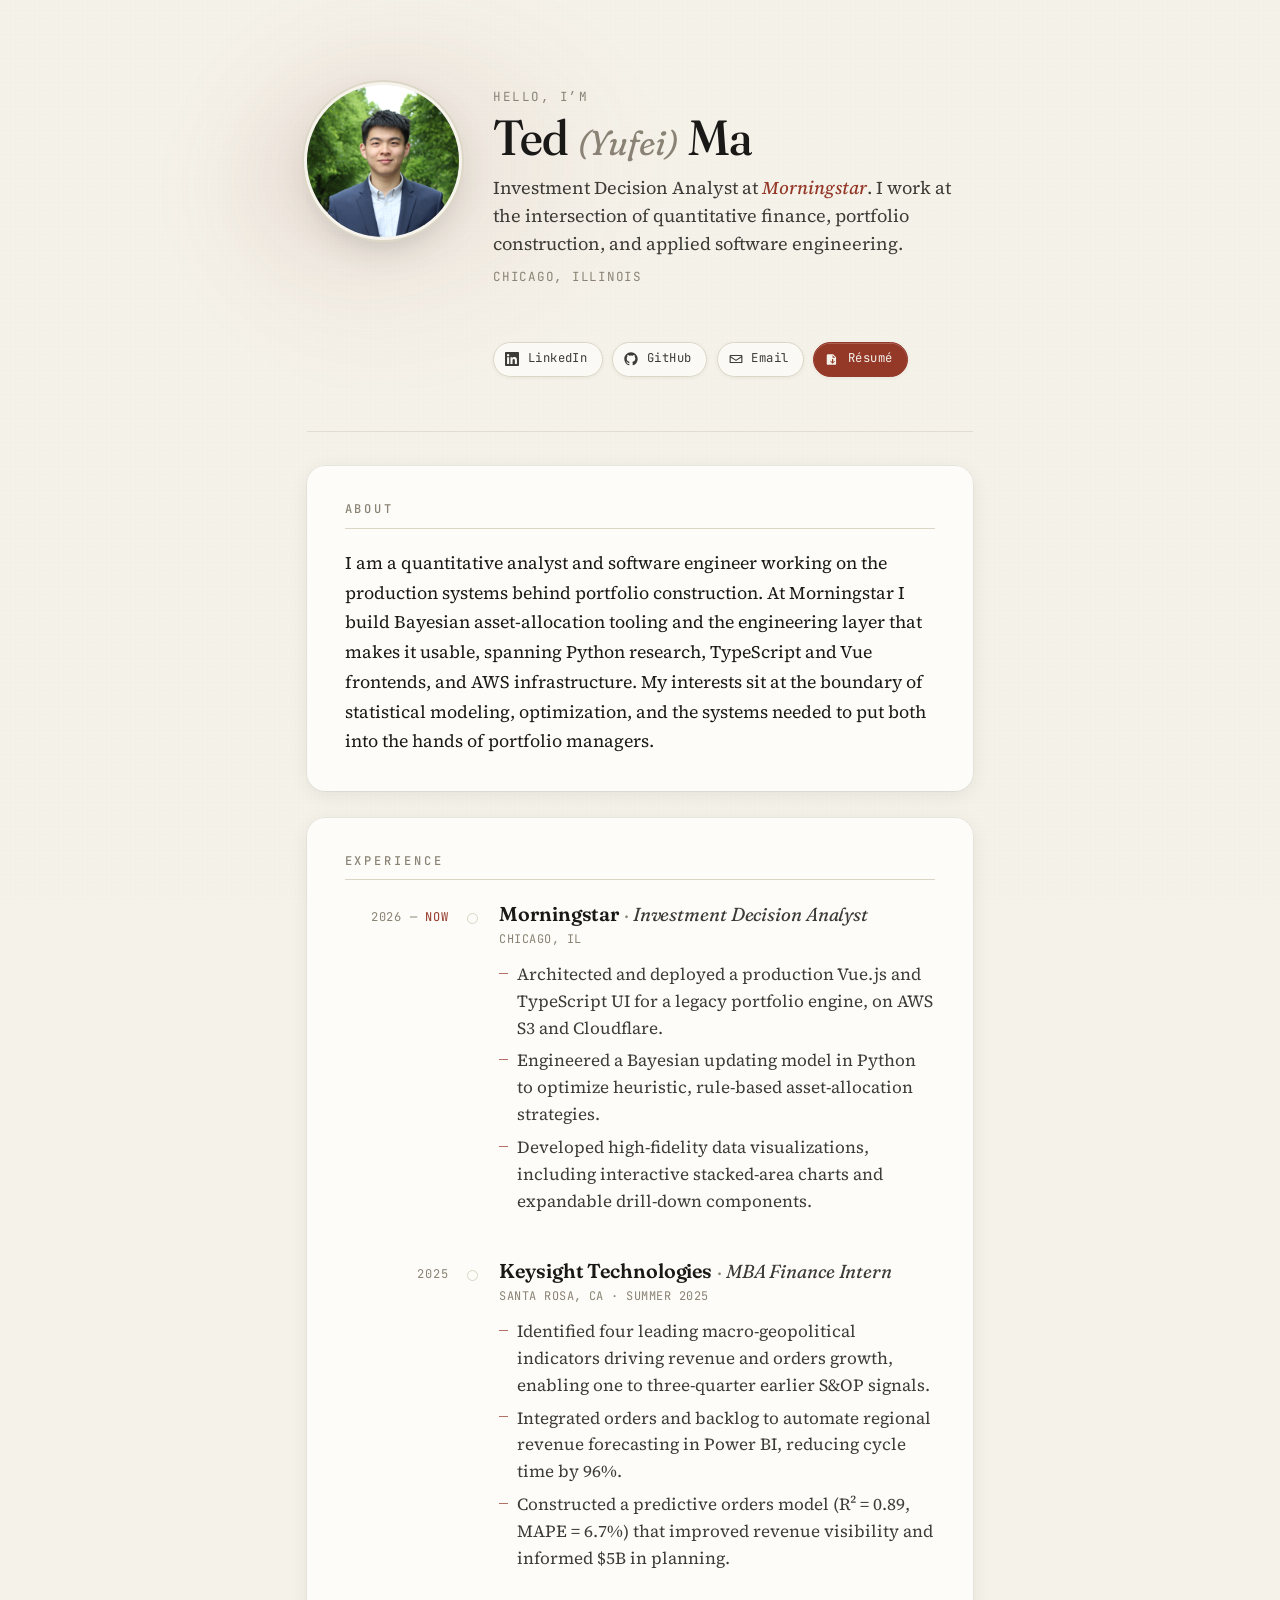
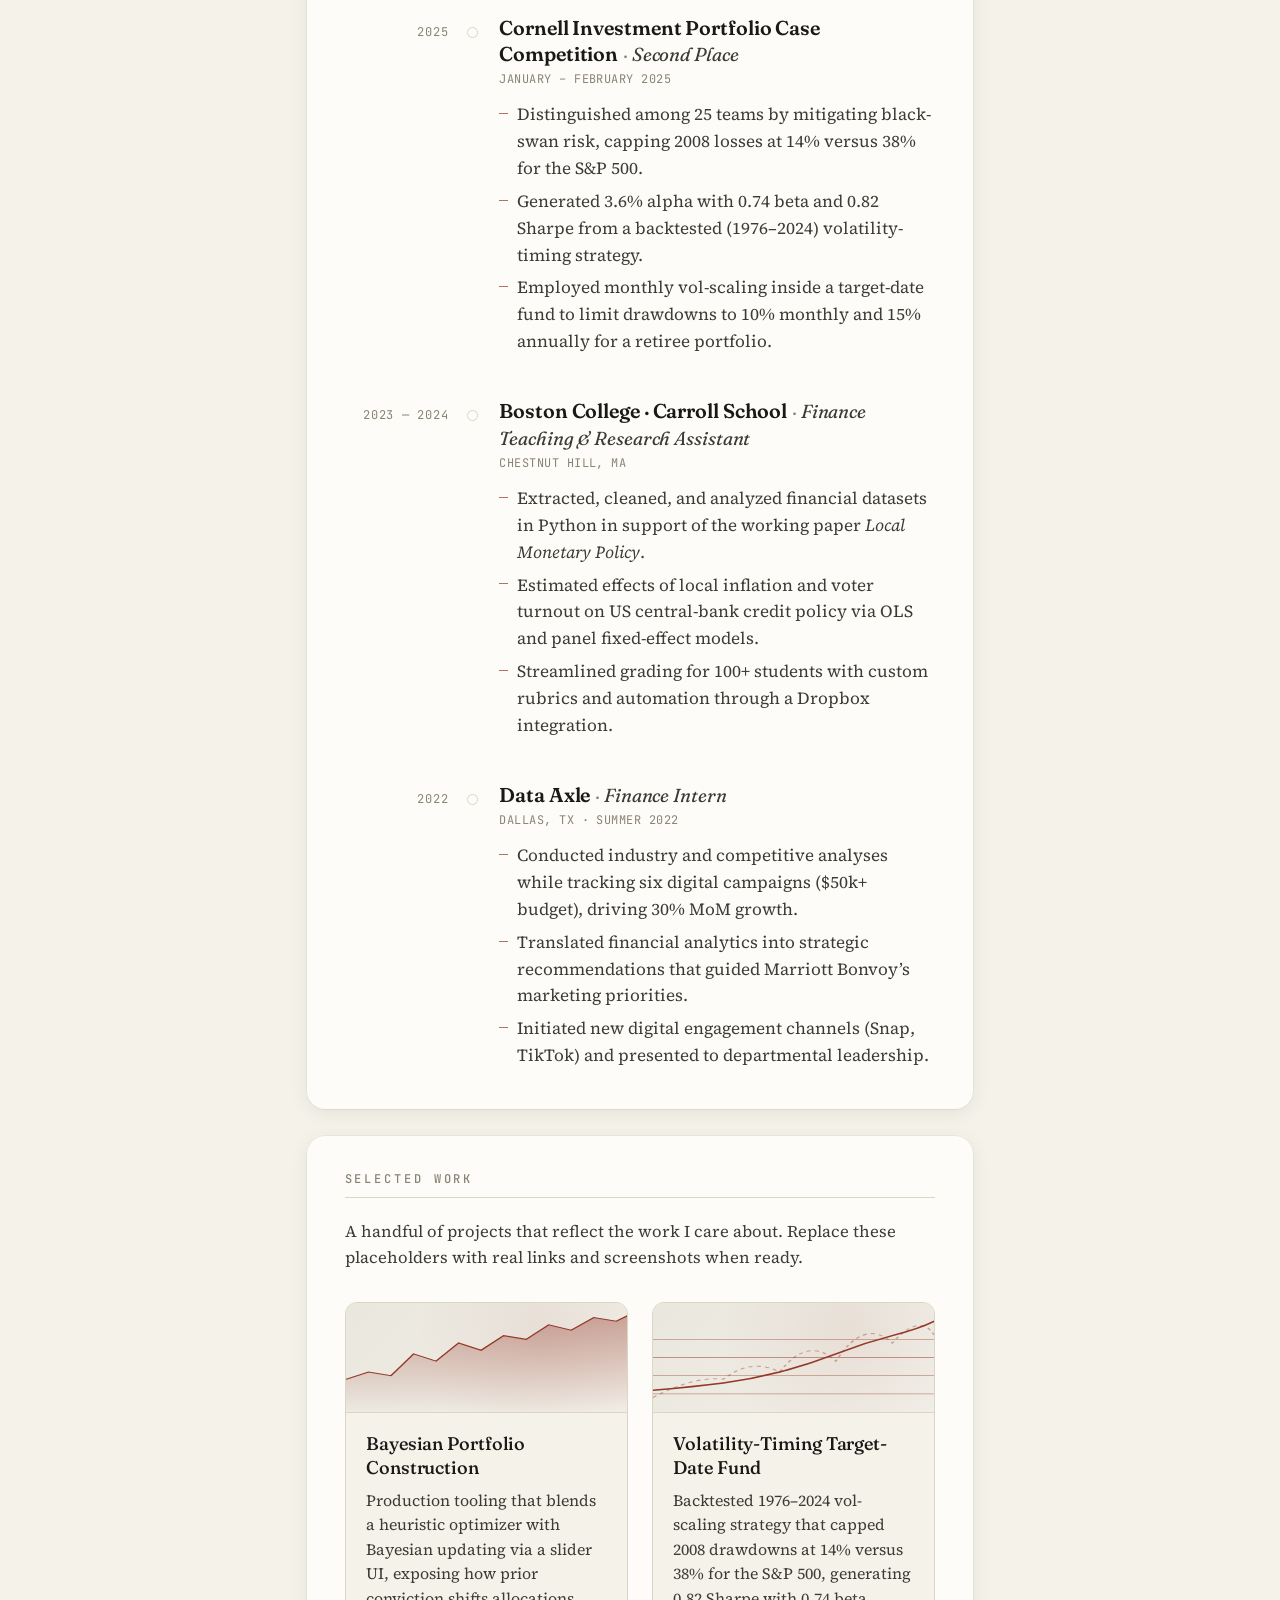
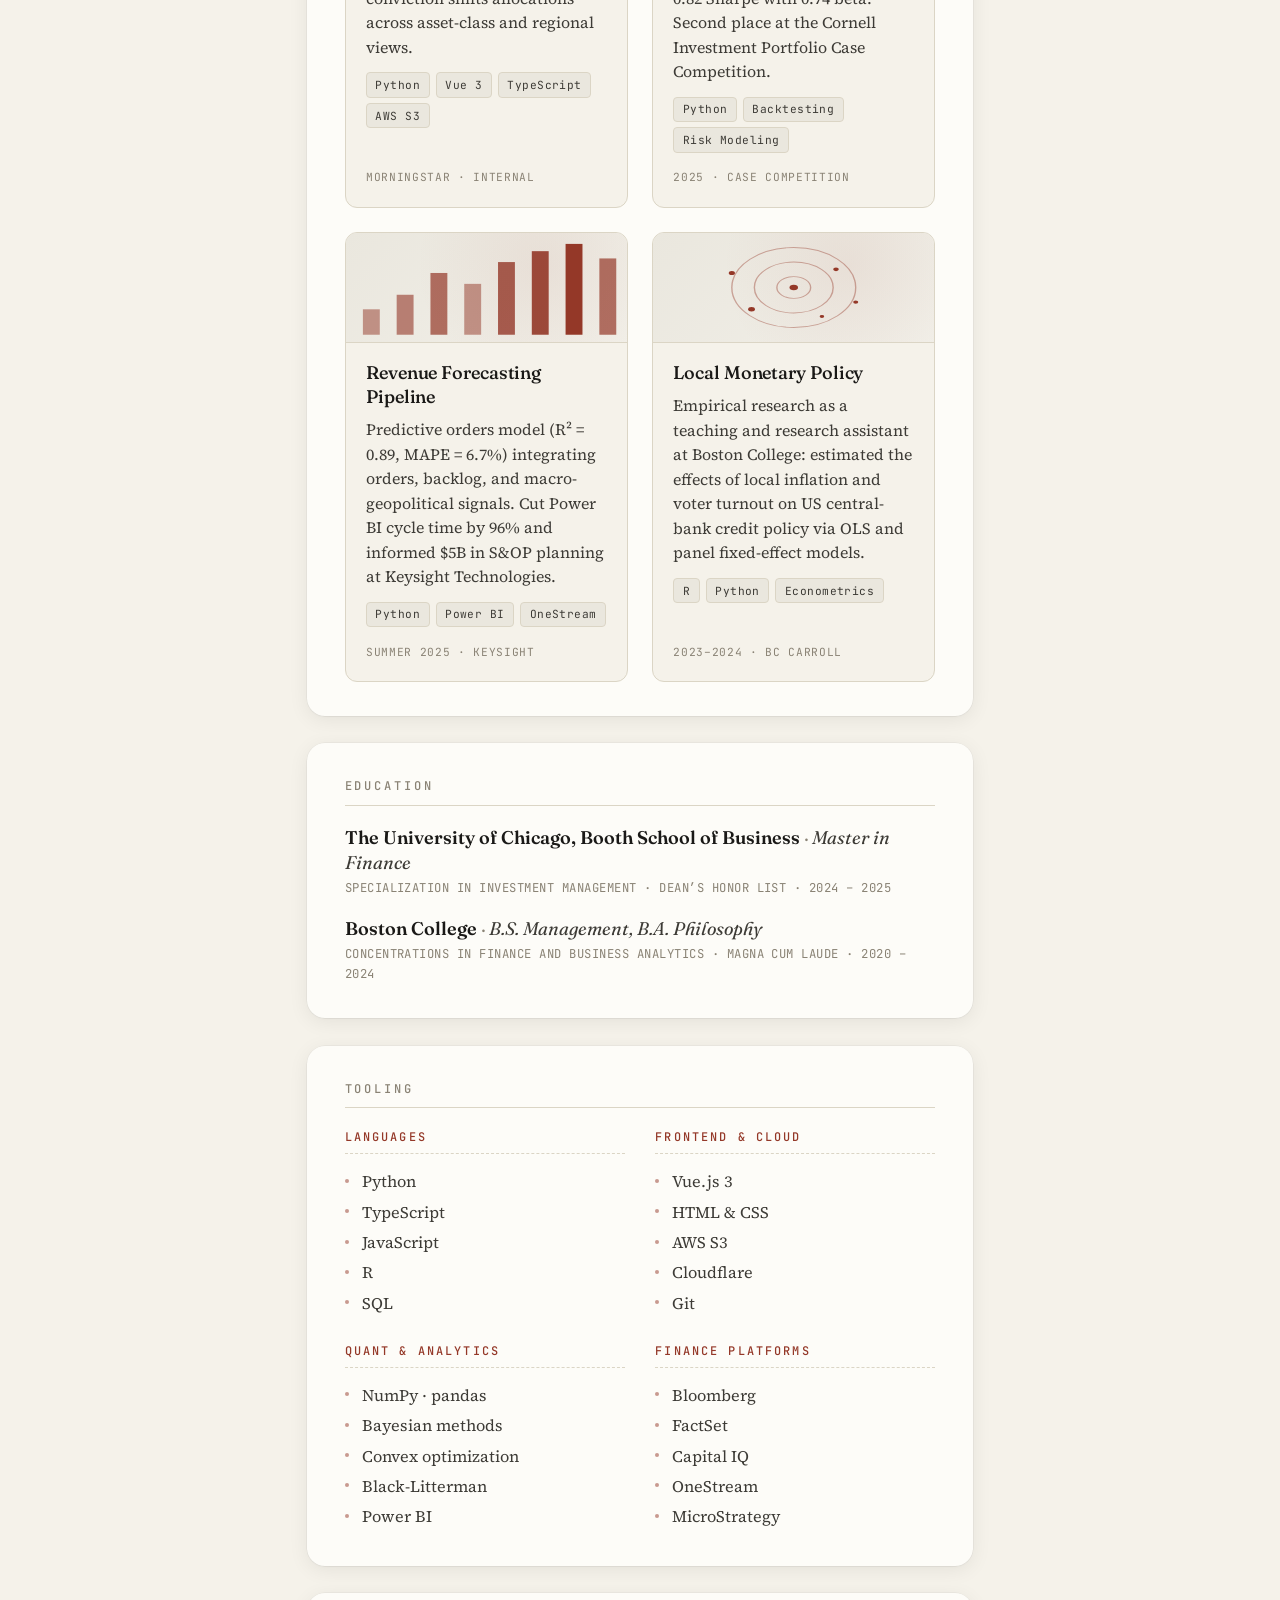
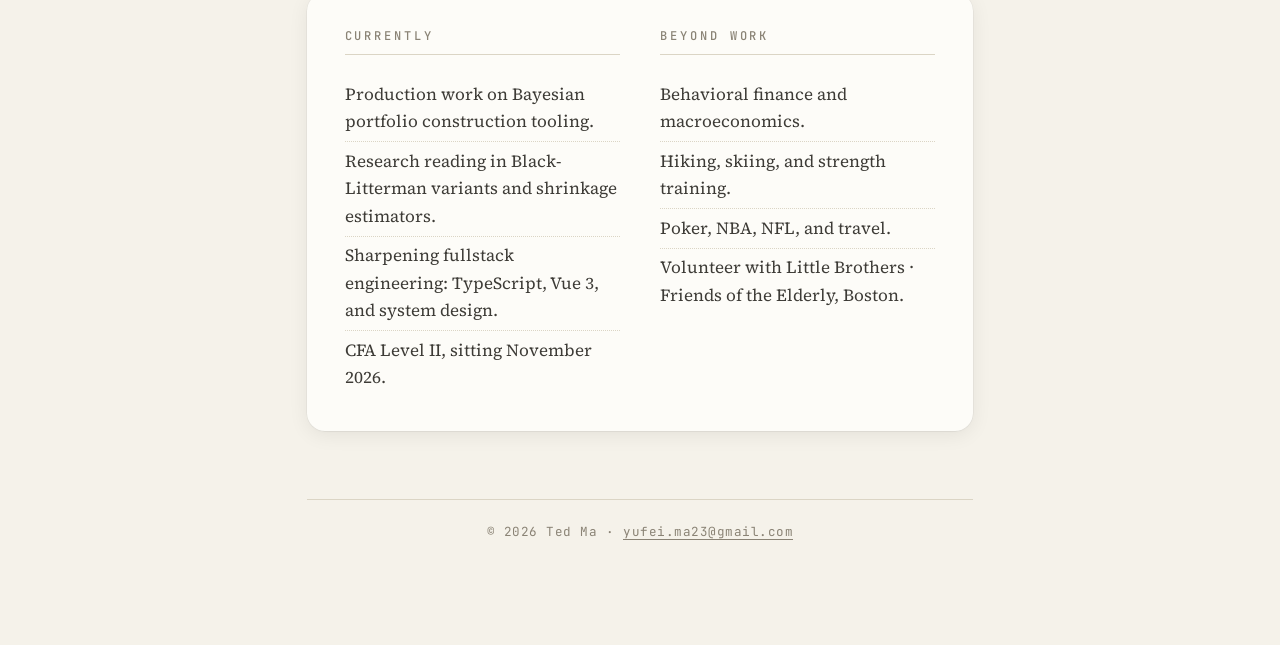
==== commit b2aa56a7: "Beter goed gejat dan slecht bedacht." ====
--- a/index.html
+++ b/index.html
@@ -7,7 +7,7 @@
 
   <meta name="description" content="Ted (Yufei) Ma. Investment Decision Analyst at Morningstar. Quantitative finance, Bayesian portfolio construction, and applied software engineering.">
   <meta name="author" content="Ted Yufei Ma">
-  <meta name="theme-color" content="#f7f4ec">
+  <meta name="theme-color" content="#f5f2ea">
 
   <meta property="og:type" content="website">
   <meta property="og:title" content="Ted (Yufei) Ma">
@@ -24,6 +24,12 @@
   <link href="https://fonts.googleapis.com/css2?family=Fraunces:opsz,wght,SOFT@9..144,300..700,0..100&family=Source+Serif+4:opsz,wght,ital@8..60,300..600,0..1&family=JetBrains+Mono:wght@400;500&display=swap" rel="stylesheet">
 
   <link rel="stylesheet" href="style.css">
+
+  <script>
+    /* Progressive enhancement: mark <html> with .js as early as possible
+       so CSS can apply hidden initial states only when JS is running. */
+    document.documentElement.classList.add('js');
+  </script>
 </head>
 <body>
 
@@ -33,11 +39,12 @@
   <div class="sticky-nav-inner">
     <span class="sticky-name">Ted Ma</span>
     <div class="sticky-links">
-      <a href="#bio-h">Bio</a>
+      <a href="#bio-h">About</a>
       <a href="#exp-h">Experience</a>
+      <a href="#projects-h">Work</a>
       <a href="#edu-h">Education</a>
+      <a href="#tools-h">Tooling</a>
       <a href="#now-h">Currently</a>
-      <a href="#tools-h">Tooling</a>
     </div>
   </div>
 </nav>
@@ -50,6 +57,7 @@
     </figure>
 
     <div class="lede">
+      <p class="eyebrow">Hello, I&rsquo;m</p>
       <h1>Ted <span class="given">(Yufei)</span> Ma</h1>
       <p class="tagline">Investment Decision Analyst at <em>Morningstar</em>. I work at the intersection of quantitative finance, portfolio construction, and applied software engineering.</p>
       <p class="locale">Chicago, Illinois</p>
@@ -68,7 +76,7 @@
         <svg viewBox="0 0 24 24" aria-hidden="true"><path fill="currentColor" d="M3 5h18a2 2 0 0 1 2 2v10a2 2 0 0 1-2 2H3a2 2 0 0 1-2-2V7a2 2 0 0 1 2-2Zm0 2v.4l9 5.85 9-5.85V7H3Zm18 2.4-8.43 5.48a1 1 0 0 1-1.14 0L3 9.4V17h18V9.4Z"/></svg>
         <span>Email</span>
       </a>
-      <a class="link-icon" href="assets/Ted-Ma-Resume.docx" aria-label="Download résumé">
+      <a class="link-icon resume-link" href="assets/Ted-Ma-Resume.docx" aria-label="Download résumé">
         <svg viewBox="0 0 24 24" aria-hidden="true"><path fill="currentColor" d="M5 4h9l5 5v11a2 2 0 0 1-2 2H5a2 2 0 0 1-2-2V6a2 2 0 0 1 2-2Zm8 1.5V10h4.5L13 5.5ZM12 12v5l-2-2-1 1 4 4 4-4-1-1-2 2v-5h-2Z"/></svg>
         <span>Résumé</span>
       </a>
@@ -78,7 +86,7 @@
   <hr class="rule">
 
   <section class="block" aria-labelledby="bio-h">
-    <h2 id="bio-h" class="kicker">Bio</h2>
+    <h2 id="bio-h" class="kicker">About</h2>
     <p class="prose">I am a quantitative analyst and software engineer working on the production systems behind portfolio construction. At Morningstar I build Bayesian asset-allocation tooling and the engineering layer that makes it usable, spanning Python research, TypeScript and Vue frontends, and AWS infrastructure. My interests sit at the boundary of statistical modeling, optimization, and the systems needed to put both into the hands of portfolio managers.</p>
   </section>
 
@@ -155,6 +163,114 @@
     </ol>
   </section>
 
+  <section class="block" aria-labelledby="projects-h">
+    <h2 id="projects-h" class="kicker">Selected Work</h2>
+    <p class="section-intro">A handful of projects that reflect the work I care about. Replace these placeholders with real links and screenshots when ready.</p>
+
+    <div class="cards">
+
+      <article class="card">
+        <div class="card-thumb" aria-hidden="true">
+          <svg viewBox="0 0 100 60" preserveAspectRatio="none">
+            <defs>
+              <linearGradient id="g1" x1="0" x2="0" y1="0" y2="1">
+                <stop offset="0" stop-color="currentColor" stop-opacity="0.4"/>
+                <stop offset="1" stop-color="currentColor" stop-opacity="0"/>
+              </linearGradient>
+            </defs>
+            <path d="M0,42 L8,38 L16,40 L24,28 L32,32 L40,22 L48,26 L56,18 L64,20 L72,12 L80,15 L88,8 L96,10 L100,7 L100,60 L0,60 Z" fill="url(#g1)"/>
+            <path d="M0,42 L8,38 L16,40 L24,28 L32,32 L40,22 L48,26 L56,18 L64,20 L72,12 L80,15 L88,8 L96,10 L100,7" fill="none" stroke="currentColor" stroke-width="0.6"/>
+          </svg>
+        </div>
+        <div class="card-body">
+          <h3>Bayesian Portfolio Construction</h3>
+          <p>Production tooling that blends a heuristic optimizer with Bayesian updating via a slider UI, exposing how prior conviction shifts allocations across asset-class and regional views.</p>
+          <div class="card-tags">
+            <span>Python</span><span>Vue 3</span><span>TypeScript</span><span>AWS S3</span>
+          </div>
+          <div class="card-meta">Morningstar &middot; internal</div>
+        </div>
+      </article>
+
+      <article class="card">
+        <div class="card-thumb" aria-hidden="true">
+          <svg viewBox="0 0 100 60" preserveAspectRatio="none">
+            <g stroke="currentColor" stroke-width="0.5" fill="none" opacity="0.5">
+              <line x1="0" y1="50" x2="100" y2="50"/>
+              <line x1="0" y1="40" x2="100" y2="40"/>
+              <line x1="0" y1="30" x2="100" y2="30"/>
+              <line x1="0" y1="20" x2="100" y2="20"/>
+            </g>
+            <path d="M0,48 Q15,46 25,44 Q35,42 45,38 Q55,34 65,28 Q75,22 85,18 Q95,14 100,10" stroke="currentColor" stroke-width="0.8" fill="none"/>
+            <path d="M0,52 Q15,40 25,42 Q35,30 45,38 Q55,18 65,32 Q75,8 85,22 Q95,5 100,18" stroke="currentColor" stroke-width="0.6" fill="none" opacity="0.4" stroke-dasharray="1.5,1.5"/>
+          </svg>
+        </div>
+        <div class="card-body">
+          <h3>Volatility-Timing Target-Date Fund</h3>
+          <p>Backtested 1976&ndash;2024 vol-scaling strategy that capped 2008 drawdowns at 14% versus 38% for the S&amp;P 500, generating 0.82 Sharpe with 0.74 beta. Second place at the Cornell Investment Portfolio Case Competition.</p>
+          <div class="card-tags">
+            <span>Python</span><span>Backtesting</span><span>Risk Modeling</span>
+          </div>
+          <div class="card-meta">2025 &middot; Case competition</div>
+        </div>
+      </article>
+
+      <article class="card">
+        <div class="card-thumb" aria-hidden="true">
+          <svg viewBox="0 0 100 60" preserveAspectRatio="none">
+            <g fill="currentColor">
+              <rect x="6" y="42" width="6" height="14" opacity="0.5"/>
+              <rect x="18" y="34" width="6" height="22" opacity="0.6"/>
+              <rect x="30" y="22" width="6" height="34" opacity="0.7"/>
+              <rect x="42" y="28" width="6" height="28" opacity="0.5"/>
+              <rect x="54" y="16" width="6" height="40" opacity="0.8"/>
+              <rect x="66" y="10" width="6" height="46" opacity="0.9"/>
+              <rect x="78" y="6"  width="6" height="50" opacity="1"/>
+              <rect x="90" y="14" width="6" height="42" opacity="0.7"/>
+            </g>
+          </svg>
+        </div>
+        <div class="card-body">
+          <h3>Revenue Forecasting Pipeline</h3>
+          <p>Predictive orders model (R² = 0.89, MAPE = 6.7%) integrating orders, backlog, and macro-geopolitical signals. Cut Power BI cycle time by 96% and informed $5B in S&amp;OP planning at Keysight Technologies.</p>
+          <div class="card-tags">
+            <span>Python</span><span>Power BI</span><span>OneStream</span>
+          </div>
+          <div class="card-meta">Summer 2025 &middot; Keysight</div>
+        </div>
+      </article>
+
+      <article class="card">
+        <div class="card-thumb" aria-hidden="true">
+          <svg viewBox="0 0 100 60" preserveAspectRatio="none">
+            <g stroke="currentColor" stroke-width="0.5" fill="none" opacity="0.4">
+              <circle cx="50" cy="30" r="6"/>
+              <circle cx="50" cy="30" r="14"/>
+              <circle cx="50" cy="30" r="22"/>
+            </g>
+            <g fill="currentColor">
+              <circle cx="50" cy="30" r="1.5"/>
+              <circle cx="65" cy="20" r="1"/>
+              <circle cx="35" cy="42" r="1.2"/>
+              <circle cx="72" cy="38" r="0.9"/>
+              <circle cx="28" cy="22" r="1.1"/>
+              <circle cx="60" cy="46" r="0.8"/>
+            </g>
+          </svg>
+        </div>
+        <div class="card-body">
+          <h3>Local Monetary Policy</h3>
+          <p>Empirical research as a teaching and research assistant at Boston College: estimated the effects of local inflation and voter turnout on US central-bank credit policy via OLS and panel fixed-effect models.</p>
+          <div class="card-tags">
+            <span>R</span><span>Python</span><span>Econometrics</span>
+          </div>
+          <div class="card-meta">2023&ndash;2024 &middot; BC Carroll</div>
+        </div>
+      </article>
+
+    </div>
+  </section>
+
   <section class="block" aria-labelledby="edu-h">
     <h2 id="edu-h" class="kicker">Education</h2>
     <ul class="edu">
@@ -167,6 +283,58 @@
         <div class="edu-meta">Concentrations in Finance and Business Analytics &middot; Magna Cum Laude &middot; 2020 &ndash; 2024</div>
       </li>
     </ul>
+  </section>
+
+  <section class="block" aria-labelledby="tools-h">
+    <h2 id="tools-h" class="kicker">Tooling</h2>
+
+    <div class="tool-grid">
+
+      <div class="tool-group">
+        <h4>Languages</h4>
+        <ul>
+          <li>Python</li>
+          <li>TypeScript</li>
+          <li>JavaScript</li>
+          <li>R</li>
+          <li>SQL</li>
+        </ul>
+      </div>
+
+      <div class="tool-group">
+        <h4>Frontend &amp; Cloud</h4>
+        <ul>
+          <li>Vue.js 3</li>
+          <li>HTML &amp; CSS</li>
+          <li>AWS S3</li>
+          <li>Cloudflare</li>
+          <li>Git</li>
+        </ul>
+      </div>
+
+      <div class="tool-group">
+        <h4>Quant &amp; Analytics</h4>
+        <ul>
+          <li>NumPy &middot; pandas</li>
+          <li>Bayesian methods</li>
+          <li>Convex optimization</li>
+          <li>Black-Litterman</li>
+          <li>Power BI</li>
+        </ul>
+      </div>
+
+      <div class="tool-group">
+        <h4>Finance Platforms</h4>
+        <ul>
+          <li>Bloomberg</li>
+          <li>FactSet</li>
+          <li>Capital IQ</li>
+          <li>OneStream</li>
+          <li>MicroStrategy</li>
+        </ul>
+      </div>
+
+    </div>
   </section>
 
   <section class="block split" aria-labelledby="now-h">
@@ -190,40 +358,57 @@
     </div>
   </section>
 
-  <section class="block" aria-labelledby="tools-h">
-    <h2 id="tools-h" class="kicker">Tooling</h2>
-    <p class="tools">
-      <span>Python</span><span>TypeScript</span><span>R</span><span>SQL</span><span>JavaScript</span><span>Vue.js</span><span>AWS S3</span><span>Cloudflare</span><span>Git</span><span>Power BI</span><span>OneStream</span><span>MicroStrategy</span><span>Bloomberg</span><span>FactSet</span><span>Capital IQ</span>
-    </p>
-  </section>
-
   <footer class="colophon">
     <p>&copy; <span id="yr"></span> Ted Ma &middot; <a href="mailto:yufei.ma23@gmail.com">yufei.ma23@gmail.com</a></p>
   </footer>
 
 </main>
 
+<button id="back-to-top" aria-label="Back to top" title="Back to top" hidden>
+  <svg viewBox="0 0 24 24" width="18" height="18" aria-hidden="true"><path fill="currentColor" d="M12 4l-8 8h5v8h6v-8h5z"/></svg>
+</button>
+
 <script>
+  // Polyfill NodeList.forEach for older browsers (IE, ancient WebKit).
+  // All modern browsers (Chrome 50+, Safari 10+, Firefox 50+) have this natively.
+  if (window.NodeList && !NodeList.prototype.forEach) {
+    NodeList.prototype.forEach = Array.prototype.forEach;
+  }
+
   document.getElementById('yr').textContent = new Date().getFullYear();
 
   const reduceMotion = window.matchMedia('(prefers-reduced-motion: reduce)').matches;
 
-  // Sticky nav — show after hero scrolls out of view
+  // Feature-detect IntersectionObserver. If unavailable, show everything immediately.
+  const hasIO = 'IntersectionObserver' in window;
+  if (!hasIO) {
+    document.querySelectorAll('.block, .entry, .card').forEach(el => el.classList.add('is-visible'));
+  }
+
+  // Safety net: regardless of observer behavior, force-show all reveal elements
+  // after 1500ms so nothing can stay invisible (handles edge cases like
+  // headless renderers, rare browser bugs, or observers that miss the fold).
+  setTimeout(() => {
+    document.querySelectorAll('.block, .entry, .card').forEach(el => el.classList.add('is-visible'));
+  }, 1500);
+
+  // Sticky nav visibility
   const stickyNav = document.getElementById('sticky-nav');
   const hero = document.querySelector('.hero');
-  new IntersectionObserver(
-    ([entry]) => {
-      const past = !entry.isIntersecting;
-      stickyNav.classList.toggle('is-visible', past);
-      stickyNav.setAttribute('aria-hidden', String(!past));
-    },
-    { threshold: 0, rootMargin: '-80px 0px 0px 0px' }
-  ).observe(hero);
+  if (hasIO) {
+    new IntersectionObserver(
+      ([entry]) => {
+        const past = !entry.isIntersecting;
+        stickyNav.classList.toggle('is-visible', past);
+        stickyNav.setAttribute('aria-hidden', String(!past));
+      },
+      { threshold: 0, rootMargin: '-80px 0px 0px 0px' }
+    ).observe(hero);
+  }
 
   // Scroll-triggered section reveals
-  const reduceMotion = window.matchMedia('(prefers-reduced-motion: reduce)').matches;
   const blocks = document.querySelectorAll('.block');
-  if (reduceMotion) {
+  if (reduceMotion || !hasIO) {
     blocks.forEach(el => el.classList.add('is-visible'));
   } else {
     const blockObs = new IntersectionObserver(
@@ -231,7 +416,6 @@
         entries.forEach(entry => {
           if (entry.isIntersecting) {
             entry.target.classList.add('is-visible');
-            // Clear stagger delay after reveal so hover lift has no lag
             entry.target.addEventListener('transitionend', () => {
               entry.target.style.transitionDelay = '';
             }, { once: true });
@@ -242,11 +426,11 @@
       { threshold: 0.06 }
     );
     blocks.forEach((el, i) => {
-      el.style.transitionDelay = `${i * 45}ms`;
+      el.style.transitionDelay = (i * 45) + 'ms';
       blockObs.observe(el);
     });
   }
-  
+
   // Scroll progress bar
   const progressBar = document.getElementById('scroll-progress');
   function updateProgress() {
@@ -263,7 +447,7 @@
     if (window.scrollY > 600) {
       if (backToTop.hidden) {
         backToTop.hidden = false;
-        backToTop.getBoundingClientRect(); // force reflow so opacity transition fires
+        backToTop.getBoundingClientRect();
         backToTop.classList.add('is-visible');
       }
     } else {
@@ -285,23 +469,25 @@
   // Active nav section highlighting
   const navLinks = document.querySelectorAll('.sticky-links a');
   const sectionHeadings = document.querySelectorAll('h2[id]');
-  const sectionObs = new IntersectionObserver(
-    (entries) => {
-      entries.forEach(entry => {
-        if (!entry.isIntersecting) return;
-        const link = document.querySelector(`.sticky-links a[href="#${entry.target.id}"]`);
-        if (!link) return;
-        navLinks.forEach(l => l.classList.remove('is-active'));
-        link.classList.add('is-active');
-      });
-    },
-    { rootMargin: '-10% 0px -80% 0px', threshold: 0 }
-  );
-  sectionHeadings.forEach(h => sectionObs.observe(h));
-
-  // Individual timeline entry stagger reveal
+  if (hasIO) {
+    const sectionObs = new IntersectionObserver(
+      (entries) => {
+        entries.forEach(entry => {
+          if (!entry.isIntersecting) return;
+          const link = document.querySelector('.sticky-links a[href="#' + entry.target.id + '"]');
+          if (!link) return;
+          navLinks.forEach(l => l.classList.remove('is-active'));
+          link.classList.add('is-active');
+        });
+      },
+      { rootMargin: '-10% 0px -80% 0px', threshold: 0 }
+    );
+    sectionHeadings.forEach(h => sectionObs.observe(h));
+  }
+
+  // Timeline entry stagger
   const timelineEntries = document.querySelectorAll('.timeline .entry');
-  if (reduceMotion) {
+  if (reduceMotion || !hasIO) {
     timelineEntries.forEach(el => el.classList.add('is-visible'));
   } else {
     const entryObs = new IntersectionObserver(
@@ -316,8 +502,30 @@
       { threshold: 0.08 }
     );
     timelineEntries.forEach((el, i) => {
-      el.style.transitionDelay = `${i * 60}ms`;
+      el.style.transitionDelay = (i * 60) + 'ms';
       entryObs.observe(el);
+    });
+  }
+
+  // Project cards stagger
+  const projectCards = document.querySelectorAll('.cards .card');
+  if (reduceMotion || !hasIO) {
+    projectCards.forEach(el => el.classList.add('is-visible'));
+  } else {
+    const cardObs = new IntersectionObserver(
+      (entries) => {
+        entries.forEach(entry => {
+          if (entry.isIntersecting) {
+            entry.target.classList.add('is-visible');
+            cardObs.unobserve(entry.target);
+          }
+        });
+      },
+      { threshold: 0.1 }
+    );
+    projectCards.forEach((el, i) => {
+      el.style.transitionDelay = (i * 80) + 'ms';
+      cardObs.observe(el);
     });
   }
 
@@ -331,7 +539,7 @@
       const dy = (e.clientY - (rect.top + rect.height / 2)) / (rect.height / 2);
       const maxDeg = 8;
       portrait.style.transform =
-        `perspective(600px) rotateX(${(-dy * maxDeg).toFixed(2)}deg) rotateY(${(dx * maxDeg).toFixed(2)}deg) scale(1.03)`;
+        'perspective(600px) rotateX(' + (-dy * maxDeg).toFixed(2) + 'deg) rotateY(' + (dx * maxDeg).toFixed(2) + 'deg) scale(1.03)';
     });
     portrait.addEventListener('mouseleave', () => {
       portrait.classList.remove('is-tracking');
@@ -340,9 +548,5 @@
   }
 </script>
 
-<button id="back-to-top" aria-label="Back to top" title="Back to top" hidden>
-  <svg viewBox="0 0 24 24" width="18" height="18" aria-hidden="true"><path fill="currentColor" d="M12 4l-8 8h5v8h6v-8h5z"/></svg>
-</button>
-
 </body>
-</html>+</html>
--- a/style.css
+++ b/style.css
@@ -1,6 +1,6 @@
 /* =============================================================
    Ted (Yufei) Ma — personal site
-   Apple-inspired clarity, depth, and motion.
+   Editorial clarity. Apple-style depth and motion. Card-based work display.
 ============================================================= */
 
 :root {
@@ -12,11 +12,16 @@
   --muted:     #8a8375;
   --rule:      #dbd5c5;
   --accent:    #943828;
+  --accent-soft: rgba(148, 56, 40, 0.10);
 
   --card-shadow:
     0 1px 2px rgba(0,0,0,0.04),
     0 4px 20px rgba(0,0,0,0.07),
     0 0 0 0.5px rgba(0,0,0,0.07);
+  --card-shadow-hover:
+    0 2px 4px rgba(0,0,0,0.06),
+    0 12px 36px rgba(0,0,0,0.11),
+    0 0 0 0.5px rgba(0,0,0,0.08);
 
   --serif-display: "Fraunces", "Source Serif 4", ui-serif, Georgia, serif;
   --serif-body:    "Source Serif 4", ui-serif, Georgia, "Iowan Old Style", serif;
@@ -25,6 +30,10 @@
   --maxw:   720px;
   --pad:    1.6rem;
   --radius: 18px;
+  --radius-sm: 12px;
+
+  --ease-spring: cubic-bezier(0.34, 1.56, 0.64, 1);
+  --ease-out:    cubic-bezier(0.2, 0.7, 0.1, 1);
 }
 
 @media (prefers-color-scheme: dark) {
@@ -37,26 +46,19 @@
     --muted:     #8a8375;
     --rule:      #302e2a;
     --accent:    #e09078;
+    --accent-soft: rgba(224, 144, 120, 0.12);
+
     --card-shadow:
       0 1px 2px rgba(0,0,0,0.35),
       0 4px 20px rgba(0,0,0,0.25),
       0 0 0 0.5px rgba(255,255,255,0.05);
+    --card-shadow-hover:
+      0 2px 4px rgba(0,0,0,0.4),
+      0 12px 36px rgba(0,0,0,0.32),
+      0 0 0 0.5px rgba(255,255,255,0.07);
   }
 }
 
-.hero::before {
-    background: radial-gradient(
-      ellipse at 30% 40%,
-      rgba(224, 144, 120, 0.09),
-      transparent 70%
-    );
-  }
-  .block.is-visible:hover {
-    box-shadow:
-      0 2px 4px rgba(0,0,0,0.4),
-      0 8px 32px rgba(0,0,0,0.35),
-      0 0 0 0.5px rgba(255,255,255,0.06);
-  }
 * { box-sizing: border-box; }
 
 html {
@@ -134,12 +136,10 @@
   background: color-mix(in srgb, var(--bg) 82%, transparent);
   border-bottom: 0.5px solid var(--rule);
   transform: translateY(-100%);
-  transition: transform 380ms cubic-bezier(0.2, 0.7, 0.1, 1);
+  transition: transform 380ms var(--ease-out);
   will-change: transform;
 }
-.sticky-nav.is-visible {
-  transform: translateY(0);
-}
+.sticky-nav.is-visible { transform: translateY(0); }
 .sticky-nav-inner {
   max-width: var(--maxw);
   margin: 0 auto;
@@ -185,12 +185,12 @@
 .sticky-links a:hover {
   color: var(--fg);
   background: var(--bg-soft);
-  background-size: auto;
 }
 .sticky-links a.is-active {
   color: var(--accent);
-  background: color-mix(in srgb, var(--accent) 10%, var(--bg-soft));
-}
+  background: var(--accent-soft);
+}
+
 /* =============================================================
    Page layout
 ============================================================= */
@@ -212,13 +212,31 @@
   grid-template-columns: 152px 1fr;
   gap: 2rem;
   align-items: start;
-  animation: spring-up 800ms cubic-bezier(0.34, 1.56, 0.64, 1) both;
+  position: relative;
+  animation: spring-up 800ms var(--ease-spring) both;
 }
 @media (max-width: 560px) {
   .hero {
     grid-template-columns: 1fr;
     gap: 1.4rem;
   }
+}
+.hero::before {
+  content: "";
+  position: absolute;
+  top: -60px;
+  left: -80px;
+  width: 420px;
+  height: 340px;
+  background: radial-gradient(
+    ellipse at 30% 40%,
+    var(--accent-soft),
+    transparent 70%
+  );
+  filter: blur(40px);
+  pointer-events: none;
+  z-index: 0;
+  border-radius: 50%;
 }
 
 .portrait {
@@ -235,7 +253,8 @@
   filter: saturate(0.95) contrast(1.02);
   transition:
     box-shadow 300ms ease,
-    transform 350ms cubic-bezier(0.34, 1.56, 0.64, 1);
+    transform 350ms var(--ease-spring);
+  z-index: 1;
 }
 .portrait:hover {
   box-shadow:
@@ -252,11 +271,7 @@
     box-shadow: 0 0 0 3px var(--bg), 0 0 0 5px var(--accent), 0 18px 48px -8px rgba(0,0,0,0.6);
   }
 }
-
-.portrait.is-tracking {
-  transition: box-shadow 300ms ease;
-}
-
+.portrait.is-tracking { transition: box-shadow 300ms ease; }
 .portrait img {
   width: 100%;
   height: 100%;
@@ -265,8 +280,17 @@
   object-position: center 30%;
 }
 
-.lede { padding-top: 0.1rem; grid-column: 2; }
+.lede { padding-top: 0.1rem; grid-column: 2; position: relative; z-index: 1; }
 @media (max-width: 560px) { .lede { grid-column: 1; } }
+
+.eyebrow {
+  font-family: var(--mono);
+  font-size: 0.74rem;
+  letter-spacing: 0.12em;
+  text-transform: uppercase;
+  color: var(--muted);
+  margin: 0 0 0.3rem;
+}
 
 h1 {
   font-family: var(--serif-display);
@@ -319,23 +343,7 @@
   flex-wrap: wrap;
   gap: 0.5rem 0.55rem;
   margin-top: 1.2rem;
-}
-.hero::before {
-  content: "";
-  position: absolute;
-  top: -60px;
-  left: -80px;
-  width: 420px;
-  height: 340px;
-  background: radial-gradient(
-    ellipse at 30% 40%,
-    rgba(148, 56, 40, 0.12),
-    transparent 70%
-  );
-  filter: blur(40px);
-  pointer-events: none;
-  z-index: 0;
-  border-radius: 50%;
+  z-index: 1;
 }
 @media (max-width: 560px) { .socials { grid-column: 1; } }
 
@@ -362,7 +370,7 @@
     color 200ms ease,
     border-color 200ms ease,
     background 200ms ease,
-    transform 320ms cubic-bezier(0.34, 1.56, 0.64, 1),
+    transform 320ms var(--ease-spring),
     box-shadow 200ms ease;
 }
 @media (prefers-color-scheme: dark) {
@@ -385,6 +393,16 @@
     0 6px 16px rgba(0,0,0,0.1),
     inset 0 0.5px 0 rgba(255,255,255,0.4);
 }
+.link-icon.resume-link {
+  background: var(--accent);
+  border-color: var(--accent);
+  color: var(--bg);
+}
+.link-icon.resume-link:hover {
+  background: var(--fg);
+  border-color: var(--fg);
+  color: var(--bg);
+}
 
 /* =============================================================
    Section structure
@@ -397,9 +415,7 @@
   opacity: 0.7;
 }
 
-h2[id] {
-  scroll-margin-top: 72px;
-}
+h2[id] { scroll-margin-top: 72px; }
 
 .block {
   background: var(--bg-card);
@@ -407,23 +423,26 @@
   padding: 2rem 2.2rem;
   box-shadow: var(--card-shadow);
   margin: 1.6rem 0;
+  transition:
+    opacity 550ms var(--ease-out),
+    transform 550ms var(--ease-out),
+    box-shadow 250ms ease;
+}
+.js .block {
   opacity: 0;
   transform: translateY(20px);
-  transition:
-    opacity 550ms cubic-bezier(0.2, 0.7, 0.1, 1),
-    transform 550ms cubic-bezier(0.2, 0.7, 0.1, 1),
-    box-shadow 250ms ease;
-}
-.block.is-visible {
+}
+.js .block.is-visible {
   opacity: 1;
   transform: translateY(0);
 }
-.block.is-visible:hover {
+.block:hover {
   transform: translateY(-2px);
-  box-shadow:
-    0 2px 4px rgba(0,0,0,0.06),
-    0 8px 32px rgba(0,0,0,0.11),
-    0 0 0 0.5px rgba(0,0,0,0.08);
+  box-shadow: var(--card-shadow-hover);
+}
+
+@media (max-width: 480px) {
+  .block { padding: 1.6rem 1.4rem; }
 }
 
 .kicker {
@@ -436,6 +455,14 @@
   margin: 0 0 1.2rem;
   padding-bottom: 0.45rem;
   border-bottom: 0.5px solid var(--rule);
+}
+
+.section-intro {
+  font-size: 0.97rem;
+  line-height: 1.6;
+  color: var(--fg-soft);
+  margin: 0 0 1.8rem;
+  max-width: 38rem;
 }
 
 .prose {
@@ -460,7 +487,6 @@
   position: relative;
 }
 
-/* Vertical connector line */
 .timeline::before {
   content: '';
   position: absolute;
@@ -486,27 +512,22 @@
   grid-template-columns: 7.5rem 1fr;
   gap: 1.6rem;
   position: relative;
-}
-@media (max-width: 620px) {
-  .entry {
-    grid-template-columns: 1fr;
-    gap: 0.4rem;
-  }
-}
-
-.entry {
+  transition:
+    opacity 480ms var(--ease-out),
+    transform 480ms var(--ease-out);
+}
+.js .entry {
   opacity: 0;
   transform: translateY(16px);
-  transition:
-    opacity 480ms cubic-bezier(0.2, 0.7, 0.1, 1),
-    transform 480ms cubic-bezier(0.2, 0.7, 0.1, 1);
+}
+@media (max-width: 620px) {
+  .entry { grid-template-columns: 1fr; gap: 0.4rem; }
 }
 .entry.is-visible {
   opacity: 1;
   transform: translateY(0);
 }
 
-/* Dot on the timeline line */
 .entry::after {
   content: '';
   position: absolute;
@@ -583,11 +604,7 @@
   margin: 0 0 0.7rem;
 }
 
-ul.bullets {
-  list-style: none;
-  padding: 0;
-  margin: 0;
-}
+ul.bullets { list-style: none; padding: 0; margin: 0; }
 ul.bullets li {
   position: relative;
   padding-left: 1.05rem;
@@ -600,11 +617,148 @@
   content: "";
   position: absolute;
   left: 0;
-  top: 0.65em;
-  width: 0.45rem;
+  top: 0.7em;
+  width: 0.5rem;
   height: 1px;
   background: var(--accent);
   opacity: 0.7;
+}
+
+/* =============================================================
+   Selected Work cards
+============================================================= */
+
+.cards {
+  display: grid;
+  grid-template-columns: repeat(2, 1fr);
+  gap: 1.4rem;
+}
+@media (max-width: 620px) {
+  .cards { grid-template-columns: 1fr; gap: 1.2rem; }
+}
+
+.card {
+  position: relative;
+  display: flex;
+  flex-direction: column;
+  background: var(--bg);
+  border: 0.5px solid var(--rule);
+  border-radius: var(--radius-sm);
+  overflow: hidden;
+  transition:
+    opacity 600ms var(--ease-out),
+    transform 600ms var(--ease-out),
+    border-color 250ms ease,
+    box-shadow 250ms ease;
+}
+.js .card {
+  opacity: 0;
+  transform: translateY(20px);
+}
+.card.is-visible {
+  opacity: 1;
+  transform: translateY(0);
+}
+.card:hover {
+  border-color: var(--accent);
+  box-shadow:
+    0 8px 28px rgba(0,0,0,0.08),
+    0 0 0 0.5px var(--accent);
+}
+@media (prefers-color-scheme: dark) {
+  .card:hover {
+    box-shadow:
+      0 8px 28px rgba(0,0,0,0.4),
+      0 0 0 0.5px var(--accent);
+  }
+}
+
+.card-thumb {
+  height: 110px;
+  background: linear-gradient(
+    135deg,
+    var(--bg-soft) 0%,
+    color-mix(in srgb, var(--bg-soft) 60%, var(--bg-card)) 100%
+  );
+  color: var(--accent);
+  display: flex;
+  align-items: stretch;
+  justify-content: stretch;
+  border-bottom: 0.5px solid var(--rule);
+  position: relative;
+  overflow: hidden;
+}
+.card-thumb svg {
+  width: 100%;
+  height: 100%;
+  display: block;
+}
+.card-thumb::after {
+  content: "";
+  position: absolute;
+  inset: 0;
+  background: radial-gradient(
+    circle at 70% 30%,
+    var(--accent-soft),
+    transparent 60%
+  );
+  pointer-events: none;
+  opacity: 0.7;
+  transition: opacity 250ms ease;
+}
+.card:hover .card-thumb::after { opacity: 1; }
+
+.card-body {
+  padding: 1.1rem 1.2rem 1.2rem;
+  display: flex;
+  flex-direction: column;
+  gap: 0.55rem;
+  flex: 1;
+}
+
+.card-body h3 {
+  font-family: var(--serif-display);
+  font-variation-settings: "opsz" 36, "SOFT" 50;
+  font-weight: 500;
+  font-size: 1.08rem;
+  line-height: 1.3;
+  letter-spacing: -0.005em;
+  margin: 0;
+  color: var(--fg);
+}
+
+.card-body p {
+  margin: 0;
+  font-size: 0.93rem;
+  line-height: 1.55;
+  color: var(--fg-soft);
+}
+
+.card-tags {
+  display: flex;
+  flex-wrap: wrap;
+  gap: 0.3rem 0.35rem;
+  margin-top: 0.15rem;
+}
+.card-tags span {
+  font-family: var(--mono);
+  font-size: 0.66rem;
+  letter-spacing: 0.04em;
+  padding: 0.16rem 0.5rem;
+  background: var(--bg-soft);
+  color: var(--fg-soft);
+  border-radius: 4px;
+  border: 0.5px solid var(--rule);
+}
+
+.card-meta {
+  font-family: var(--mono);
+  font-size: 0.66rem;
+  letter-spacing: 0.06em;
+  text-transform: uppercase;
+  color: var(--muted);
+  margin-top: auto;
+  padding-top: 0.35rem;
 }
 
 /* =============================================================
@@ -617,9 +771,8 @@
   margin: 0;
   display: flex;
   flex-direction: column;
-  gap: 1.2rem;
-}
-
+  gap: 1.1rem;
+}
 .edu-line {
   font-family: var(--serif-display);
   font-variation-settings: "opsz" 36;
@@ -641,14 +794,75 @@
 }
 .edu-meta {
   font-family: var(--mono);
-  font-size: 0.71rem;
+  font-size: 0.72rem;
   letter-spacing: 0.04em;
   text-transform: uppercase;
   color: var(--muted);
 }
 
 /* =============================================================
-   Split section: Currently / Beyond Work
+   Tooling — categorized grid
+============================================================= */
+
+.tool-grid {
+  display: grid;
+  grid-template-columns: repeat(2, 1fr);
+  gap: 1.4rem 1.8rem;
+}
+@media (max-width: 480px) {
+  .tool-grid { grid-template-columns: 1fr; gap: 1.4rem; }
+}
+
+.tool-group h4 {
+  font-family: var(--mono);
+  font-weight: 500;
+  font-size: 0.7rem;
+  letter-spacing: 0.18em;
+  text-transform: uppercase;
+  color: var(--accent);
+  margin: 0 0 0.7rem;
+  padding-bottom: 0.35rem;
+  border-bottom: 0.5px dashed var(--rule);
+}
+
+.tool-group ul {
+  list-style: none;
+  padding: 0;
+  margin: 0;
+}
+.tool-group li {
+  font-family: var(--serif-body);
+  font-size: 0.95rem;
+  line-height: 1.5;
+  color: var(--fg-soft);
+  padding: 0.18rem 0;
+  position: relative;
+  padding-left: 1rem;
+  transition: color 180ms ease, transform 180ms ease;
+}
+.tool-group li::before {
+  content: "";
+  position: absolute;
+  left: 0;
+  top: 0.78em;
+  width: 4px;
+  height: 4px;
+  border-radius: 50%;
+  background: var(--accent);
+  opacity: 0.5;
+  transition: opacity 180ms ease, transform 180ms ease;
+}
+.tool-group li:hover {
+  color: var(--fg);
+  transform: translateX(2px);
+}
+.tool-group li:hover::before {
+  opacity: 1;
+  transform: scale(1.3);
+}
+
+/* =============================================================
+   Currently / Beyond Work split
 ============================================================= */
 
 .block.split {
@@ -657,10 +871,7 @@
   gap: 2.4rem;
 }
 @media (max-width: 620px) {
-  .block.split {
-    grid-template-columns: 1fr;
-    gap: 1.8rem;
-  }
+  .block.split { grid-template-columns: 1fr; gap: 1.8rem; }
 }
 
 ul.plain {
@@ -669,49 +880,79 @@
   margin: 0;
 }
 ul.plain li {
-  padding: 0.3rem 0;
+  padding: 0.32rem 0;
   font-size: 1rem;
   color: var(--fg-soft);
-  border-bottom: 0.5px solid var(--rule);
+  border-bottom: 1px dotted var(--rule);
 }
 ul.plain li:last-child { border-bottom: 0; }
 
 /* =============================================================
-   Tooling chips
-============================================================= */
-
-.tools {
-  margin: 0;
+   Contact section
+============================================================= */
+
+.contact-block .prose {
+  margin-bottom: 1.4rem;
+}
+
+.contact-actions {
   display: flex;
   flex-wrap: wrap;
-  gap: 0.4rem 0.45rem;
-}
-.tools span {
-  font-family: var(--mono);
-  font-size: 0.72rem;
-  letter-spacing: 0.02em;
-  padding: 0.28rem 0.75rem;
+  gap: 0.6rem 0.7rem;
+}
+
+.cta-primary, .cta-secondary {
+  display: inline-flex;
+  align-items: center;
+  gap: 0.5rem;
+  padding: 0.65rem 1.2rem;
+  border-radius: 999px;
+  font-family: var(--mono);
+  font-size: 0.78rem;
+  letter-spacing: 0.04em;
+  text-decoration: none;
+  background-image: none;
+  transition:
+    transform 320ms var(--ease-spring),
+    box-shadow 200ms ease,
+    background 200ms ease,
+    color 200ms ease,
+    border-color 200ms ease;
+}
+
+.cta-primary {
+  background: var(--accent);
+  color: var(--bg);
+  border: 0.5px solid var(--accent);
+  box-shadow: 0 6px 18px -4px var(--accent-soft);
+}
+.cta-primary:hover {
+  background: var(--fg);
+  border-color: var(--fg);
+  transform: translateY(-2px) scale(1.02);
+  box-shadow: 0 10px 24px -4px rgba(0,0,0,0.18);
+}
+.cta-primary svg {
+  transition: transform 250ms var(--ease-out);
+}
+.cta-primary:hover svg {
+  transform: translateX(3px);
+}
+
+.cta-secondary {
   background: var(--bg-soft);
   color: var(--fg-soft);
-  border-radius: 999px;
   border: 0.5px solid var(--rule);
-  transition:
-    background 180ms ease,
-    color 180ms ease,
-    transform 280ms cubic-bezier(0.34, 1.56, 0.64, 1),
-    box-shadow 180ms ease;
-}
-.tools span:hover {
-  background: color-mix(in srgb, var(--accent) 12%, var(--bg-card));
+}
+.cta-secondary:hover {
   color: var(--accent);
-  border-color: color-mix(in srgb, var(--accent) 30%, var(--rule));
-  transform: translateY(-2px) scale(1.05);
-  box-shadow: 0 4px 12px rgba(0,0,0,0.08);
-  cursor: default;
-}
-
-/* =============================================================
-   Links (general body links)
+  border-color: var(--accent);
+  background: var(--bg-card);
+  transform: translateY(-2px);
+}
+
+/* =============================================================
+   Links (general body links, when not buttons)
 ============================================================= */
 
 a {
@@ -727,8 +968,7 @@
   background-size: 0% 1px;
   background-position: 100% 100%;
 }
-.link-icon,
-.sticky-links a {
+.link-icon, .cta-primary, .cta-secondary, .sticky-links a, .card a {
   background-image: none;
 }
 
@@ -741,7 +981,7 @@
   padding-top: 1.3rem;
   border-top: 0.5px solid var(--rule);
   font-family: var(--mono);
-  font-size: 0.73rem;
+  font-size: 0.74rem;
   letter-spacing: 0.04em;
   color: var(--muted);
   text-align: center;
@@ -750,43 +990,46 @@
 .colophon a { color: var(--muted); }
 
 /* =============================================================
-   Back-to-top button
+   Back-to-top
 ============================================================= */
 
 #back-to-top {
   position: fixed;
-  bottom: 2rem;
-  right: 2rem;
-  z-index: 150;
-  width: 40px;
-  height: 40px;
+  bottom: 1.6rem;
+  right: 1.6rem;
+  z-index: 90;
+  width: 42px;
+  height: 42px;
   border-radius: 50%;
   border: 0.5px solid var(--rule);
-  background: var(--bg-card);
-  color: var(--muted);
+  background: color-mix(in srgb, var(--bg-card) 90%, transparent);
+  backdrop-filter: blur(16px) saturate(1.5);
+  -webkit-backdrop-filter: blur(16px) saturate(1.5);
+  color: var(--fg-soft);
   cursor: pointer;
   display: flex;
   align-items: center;
   justify-content: center;
-  box-shadow: var(--card-shadow);
+  box-shadow:
+    0 4px 14px rgba(0,0,0,0.1),
+    inset 0 0.5px 0 rgba(255,255,255,0.4);
   opacity: 0;
+  transform: translateY(8px);
   transition:
-    color 180ms ease,
-    background 180ms ease,
-    border-color 180ms ease,
-    transform 320ms cubic-bezier(0.34, 1.56, 0.64, 1),
-    opacity 220ms ease;
-  padding: 0;
+    opacity 240ms ease,
+    transform 240ms var(--ease-spring),
+    color 200ms ease,
+    border-color 200ms ease;
 }
 #back-to-top.is-visible {
   opacity: 1;
+  transform: translateY(0);
 }
 #back-to-top:hover {
   color: var(--accent);
   border-color: var(--accent);
-  background: var(--bg-card);
-  transform: translateY(-3px) scale(1.08);
-}
+}
+
 /* =============================================================
    Selection + focus
 ============================================================= */
@@ -796,22 +1039,20 @@
   color: var(--bg);
 }
 
-a:focus-visible,
-.link-icon:focus-visible,
-button:focus-visible {
+a:focus-visible, .link-icon:focus-visible, .cta-primary:focus-visible,
+.cta-secondary:focus-visible, button:focus-visible, .sticky-links a:focus-visible {
   outline: 2px solid var(--accent);
   outline-offset: 3px;
   border-radius: 3px;
 }
 
 /* =============================================================
-   Motion
+   Motion keyframes
 ============================================================= */
 
 @keyframes spring-up {
-  0%   { opacity: 0; transform: translateY(28px) scale(0.97); }
-  65%  { opacity: 1; }
-  100% { opacity: 1; transform: translateY(0) scale(1); }
+  from { opacity: 0; transform: translateY(14px) scale(0.985); }
+  to   { opacity: 1; transform: translateY(0) scale(1); }
 }
 
 @media (prefers-reduced-motion: reduce) {
@@ -821,10 +1062,9 @@
     transition-duration: 0.01ms !important;
     scroll-behavior: auto !important;
   }
-  .block {
-    opacity: 1;
-    transform: none;
-  }
+  .block { opacity: 1; transform: none; }
+  .entry { opacity: 1; transform: none; }
+  .card { opacity: 1; transform: none; }
 }
 
 /* =============================================================
@@ -833,32 +1073,23 @@
 
 @media print {
   :root {
-    --bg:      #fff;
+    --bg: #fff;
     --bg-card: #fff;
     --bg-soft: #fafafa;
-    --fg:      #000;
+    --fg: #000;
     --fg-soft: #222;
-    --muted:   #555;
-    --rule:    #ccc;
-    --accent:  #000;
+    --muted: #555;
+    --rule: #ccc;
+    --accent: #000;
   }
   body { font-size: 10.5pt; }
   body::before { display: none; }
-  .sticky-nav, .socials, .colophon, #scroll-progress, #back-to-top { display: none; }
+  .socials, .colophon, .sticky-nav, #scroll-progress, #back-to-top, .contact-actions { display: none; }
   a { color: inherit; background-image: none; }
   .page { padding: 0; max-width: 100%; }
-  .block {
-    opacity: 1;
-    transform: none;
-    background: none;
-    box-shadow: none;
-    padding: 0;
-    border-radius: 0;
-    margin: 1rem 0;
-  }
-  .hero { animation: none; }
+  .block, .hero, .entry, .card { animation: none; opacity: 1; transform: none; box-shadow: none; }
+  .card { border: 0.5px solid #ccc; }
+  .entry { break-inside: avoid; page-break-inside: avoid; }
+  .card { break-inside: avoid; page-break-inside: avoid; }
   .hero::before { display: none; }
-  .entry { opacity: 1; transform: none; break-inside: avoid; page-break-inside: avoid; }
-  .timeline::before { display: none; }
-  .entry::after { display: none; }
-}
+}
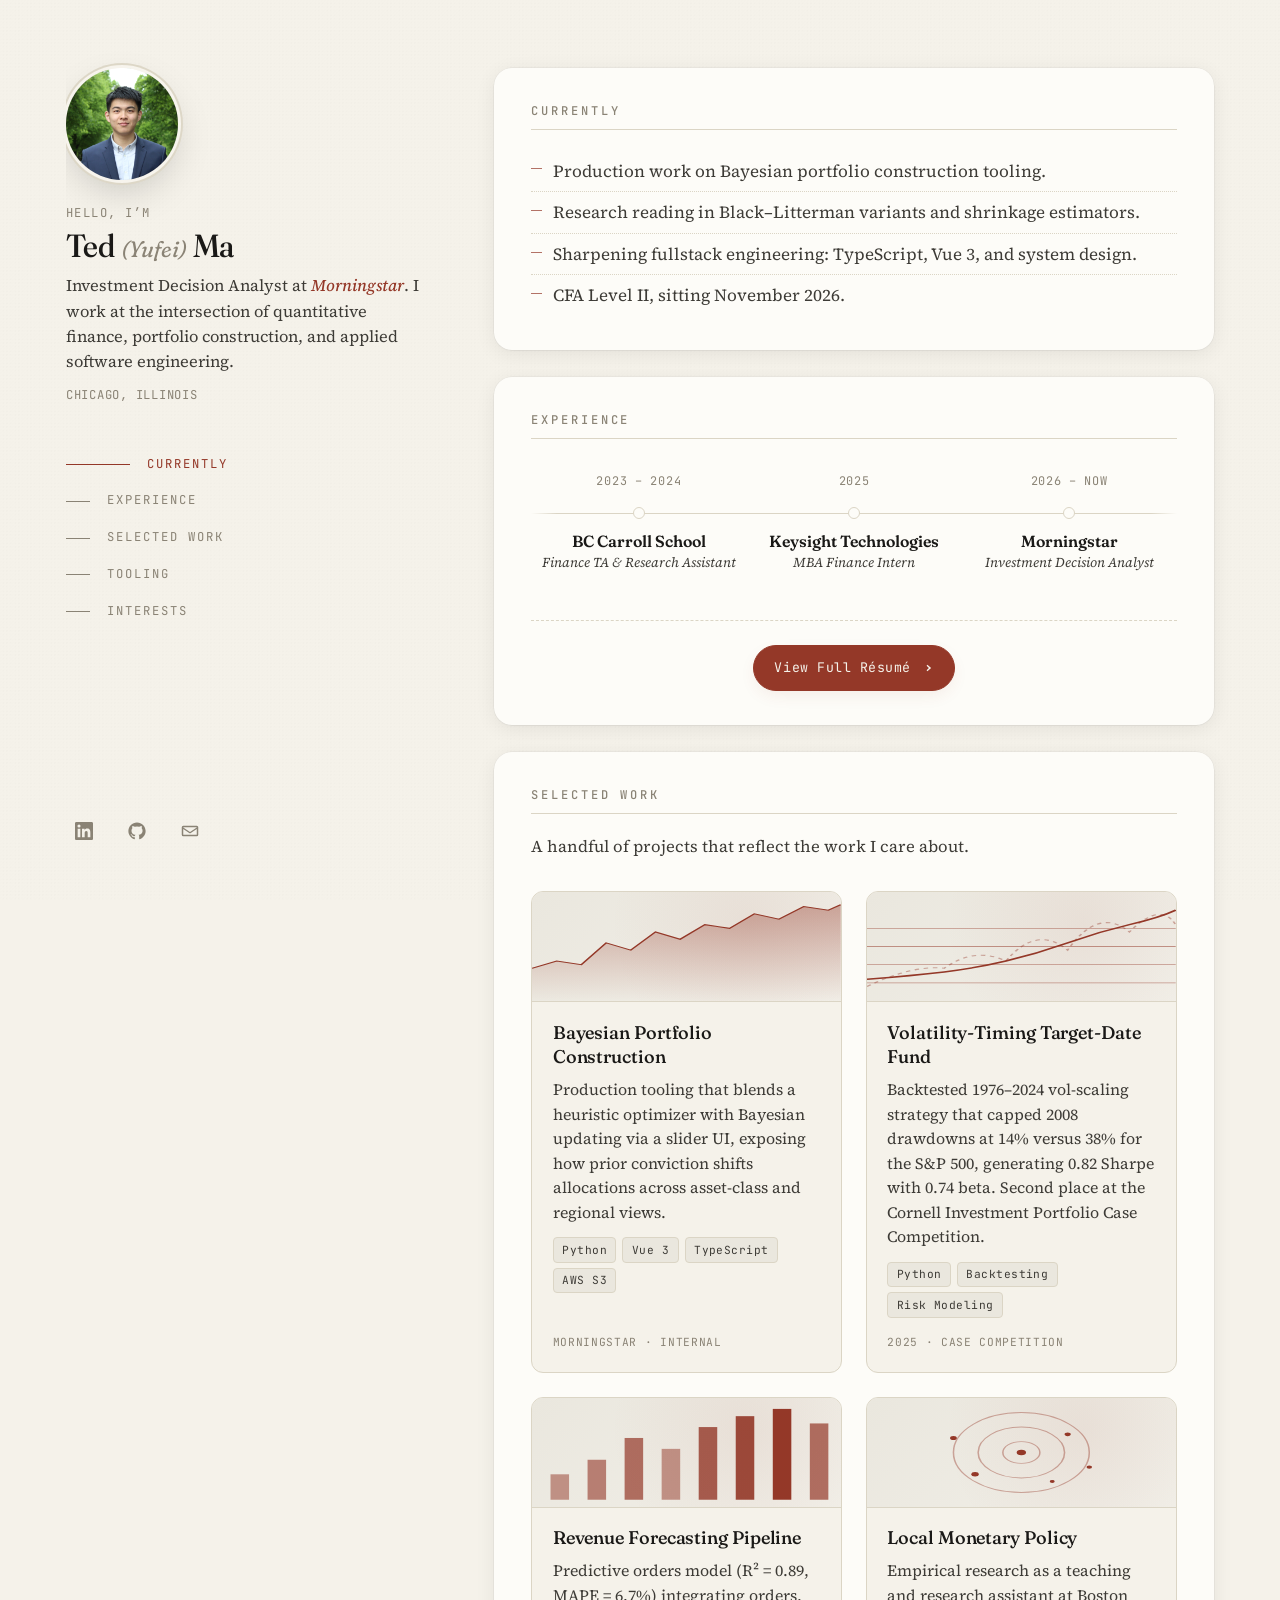
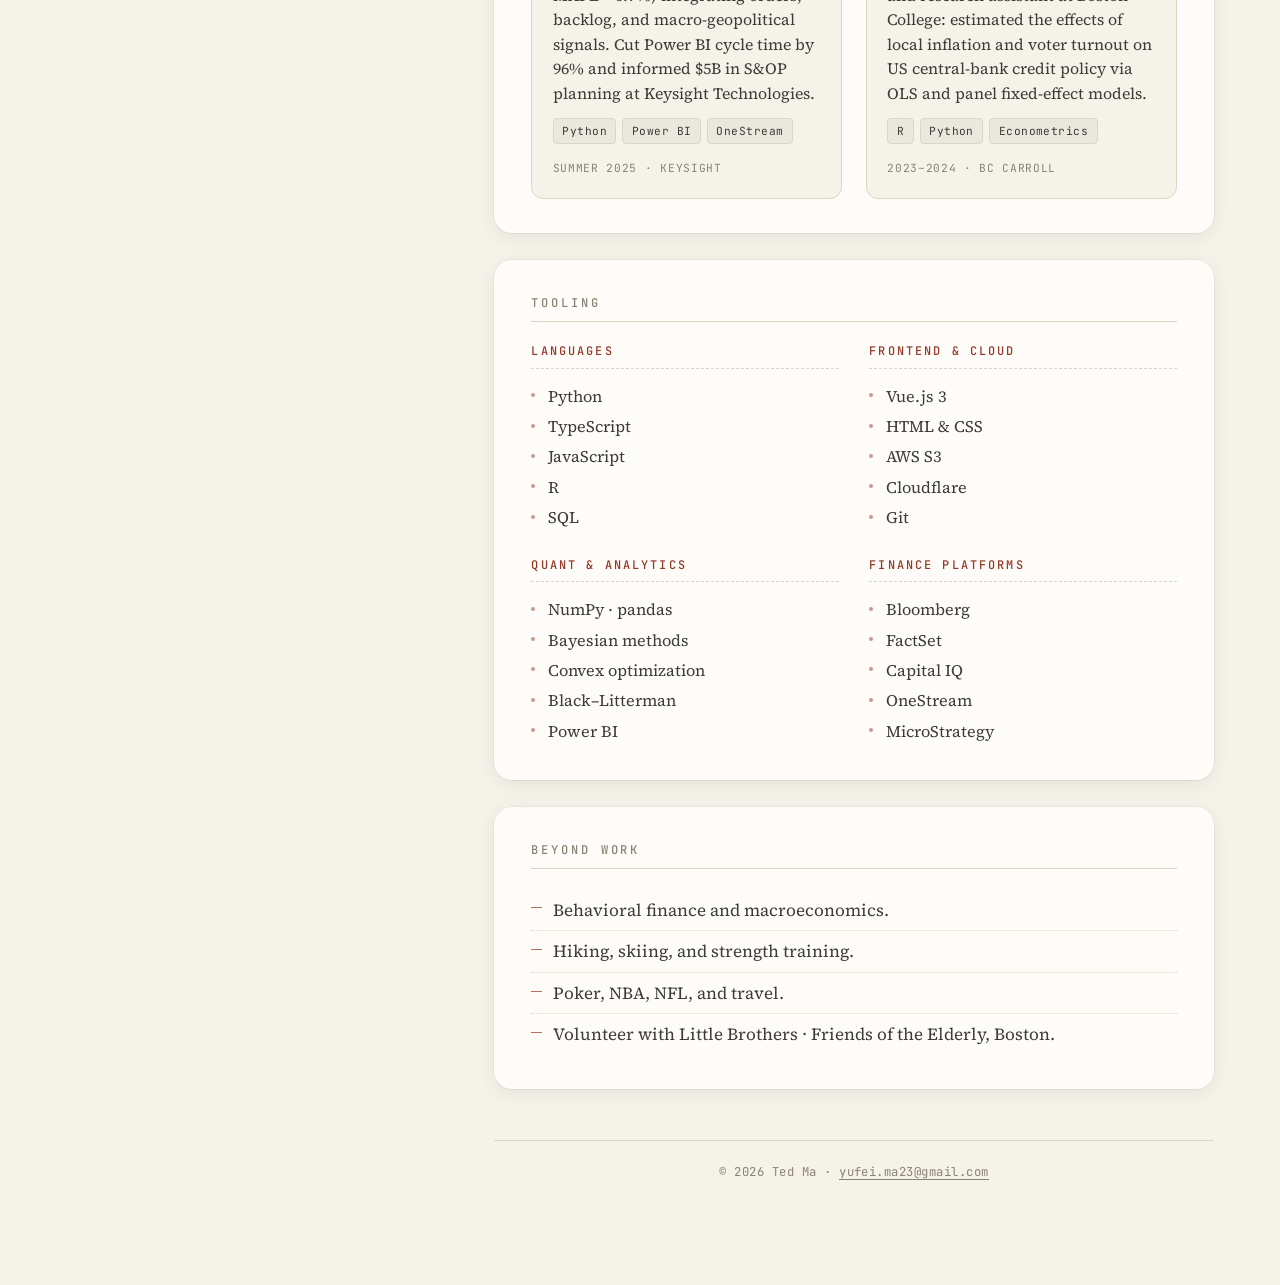
==== commit 07ec35f5: "more updates" ====
--- a/index.html
+++ b/index.html
@@ -35,334 +35,284 @@
 
 <div id="scroll-progress" aria-hidden="true"></div>
 
-<nav class="sticky-nav" id="sticky-nav" aria-label="Site navigation" aria-hidden="true">
-  <div class="sticky-nav-inner">
-    <span class="sticky-name">Ted Ma</span>
-    <div class="sticky-links">
-      <a href="#bio-h">About</a>
-      <a href="#exp-h">Experience</a>
-      <a href="#projects-h">Work</a>
-      <a href="#edu-h">Education</a>
-      <a href="#tools-h">Tooling</a>
-      <a href="#now-h">Currently</a>
-    </div>
-  </div>
-</nav>
-
-<main class="page">
-
-  <header class="hero">
-    <figure class="portrait">
-      <img src="assets/portrait.jpeg" alt="Ted Ma" width="640" height="640">
-    </figure>
-
-    <div class="lede">
+<div class="layout">
+
+  <aside class="sidebar" aria-label="Profile and navigation">
+
+    <header class="hero">
+      <figure class="portrait">
+        <img src="assets/portrait.jpeg" alt="Ted Ma" width="640" height="640">
+      </figure>
+
       <p class="eyebrow">Hello, I&rsquo;m</p>
       <h1>Ted <span class="given">(Yufei)</span> Ma</h1>
       <p class="tagline">Investment Decision Analyst at <em>Morningstar</em>. I work at the intersection of quantitative finance, portfolio construction, and applied software engineering.</p>
       <p class="locale">Chicago, Illinois</p>
-    </div>
+
+      <nav class="sidebar-nav" aria-label="Section navigation">
+        <ul>
+          <li><a href="#now-h" data-target="now-h"><span class="nav-line"></span><span class="nav-label">Currently</span></a></li>
+          <li><a href="#exp-h" data-target="exp-h"><span class="nav-line"></span><span class="nav-label">Experience</span></a></li>
+          <li><a href="#projects-h" data-target="projects-h"><span class="nav-line"></span><span class="nav-label">Selected Work</span></a></li>
+          <li><a href="#tools-h" data-target="tools-h"><span class="nav-line"></span><span class="nav-label">Tooling</span></a></li>
+          <li><a href="#beyond-h" data-target="beyond-h"><span class="nav-line"></span><span class="nav-label">Interests</span></a></li>
+        </ul>
+      </nav>
+    </header>
 
     <nav class="socials" aria-label="Social and contact links">
       <a class="link-icon" href="https://www.linkedin.com/in/tedmyf" aria-label="LinkedIn" rel="me">
         <svg viewBox="0 0 24 24" aria-hidden="true"><path fill="currentColor" d="M20.45 20.45h-3.55v-5.57c0-1.33-.03-3.04-1.85-3.04-1.85 0-2.13 1.45-2.13 2.94v5.67H9.36V9h3.41v1.56h.05c.48-.9 1.64-1.85 3.37-1.85 3.6 0 4.27 2.37 4.27 5.46v6.28ZM5.34 7.43a2.06 2.06 0 1 1 0-4.12 2.06 2.06 0 0 1 0 4.12ZM7.12 20.45H3.56V9h3.56v11.45ZM22.22 0H1.77C.79 0 0 .77 0 1.72v20.56C0 23.23.79 24 1.77 24h20.45c.98 0 1.78-.77 1.78-1.72V1.72C24 .77 23.2 0 22.22 0Z"/></svg>
-        <span>LinkedIn</span>
       </a>
       <a class="link-icon" href="https://github.com/" aria-label="GitHub" rel="me">
         <svg viewBox="0 0 24 24" aria-hidden="true"><path fill="currentColor" d="M12 .5C5.65.5.5 5.65.5 12c0 5.08 3.29 9.39 7.86 10.91.58.1.79-.25.79-.56 0-.28-.01-1.02-.02-2-3.2.7-3.88-1.54-3.88-1.54-.52-1.33-1.28-1.69-1.28-1.69-1.05-.72.08-.7.08-.7 1.16.08 1.77 1.19 1.77 1.19 1.03 1.77 2.7 1.26 3.36.96.1-.75.4-1.26.73-1.55-2.55-.29-5.24-1.28-5.24-5.69 0-1.26.45-2.28 1.18-3.09-.12-.29-.51-1.46.11-3.04 0 0 .97-.31 3.18 1.18a11 11 0 0 1 5.78 0c2.21-1.49 3.18-1.18 3.18-1.18.62 1.58.23 2.75.11 3.04.74.81 1.18 1.83 1.18 3.09 0 4.42-2.69 5.39-5.25 5.68.41.36.78 1.06.78 2.13 0 1.54-.01 2.78-.01 3.16 0 .31.21.67.8.56C20.21 21.39 23.5 17.08 23.5 12 23.5 5.65 18.35.5 12 .5z"/></svg>
-        <span>GitHub</span>
       </a>
       <a class="link-icon" href="mailto:yufei.ma23@gmail.com" aria-label="Email">
         <svg viewBox="0 0 24 24" aria-hidden="true"><path fill="currentColor" d="M3 5h18a2 2 0 0 1 2 2v10a2 2 0 0 1-2 2H3a2 2 0 0 1-2-2V7a2 2 0 0 1 2-2Zm0 2v.4l9 5.85 9-5.85V7H3Zm18 2.4-8.43 5.48a1 1 0 0 1-1.14 0L3 9.4V17h18V9.4Z"/></svg>
-        <span>Email</span>
-      </a>
-      <a class="link-icon resume-link" href="assets/Ted-Ma-Resume.docx" aria-label="Download résumé">
-        <svg viewBox="0 0 24 24" aria-hidden="true"><path fill="currentColor" d="M5 4h9l5 5v11a2 2 0 0 1-2 2H5a2 2 0 0 1-2-2V6a2 2 0 0 1 2-2Zm8 1.5V10h4.5L13 5.5ZM12 12v5l-2-2-1 1 4 4 4-4-1-1-2 2v-5h-2Z"/></svg>
-        <span>Résumé</span>
       </a>
     </nav>
-  </header>
-
-  <hr class="rule">
-
-  <section class="block" aria-labelledby="bio-h">
-    <h2 id="bio-h" class="kicker">About</h2>
-    <p class="prose">I am a quantitative analyst and software engineer working on the production systems behind portfolio construction. At Morningstar I build Bayesian asset-allocation tooling and the engineering layer that makes it usable, spanning Python research, TypeScript and Vue frontends, and AWS infrastructure. My interests sit at the boundary of statistical modeling, optimization, and the systems needed to put both into the hands of portfolio managers.</p>
-  </section>
-
-  <section class="block" aria-labelledby="exp-h">
-    <h2 id="exp-h" class="kicker">Experience</h2>
-
-    <ol class="timeline">
-
-      <li class="entry">
-        <div class="period">2026 &mdash; <span>now</span></div>
-        <div class="content">
-          <h3><strong>Morningstar</strong> <span class="role">Investment Decision Analyst</span></h3>
-          <p class="loc">Chicago, IL</p>
-          <ul class="bullets">
-            <li>Architected and deployed a production Vue.js and TypeScript UI for a legacy portfolio engine, on AWS S3 and Cloudflare.</li>
-            <li>Engineered a Bayesian updating model in Python to optimize heuristic, rule-based asset-allocation strategies.</li>
-            <li>Developed high-fidelity data visualizations, including interactive stacked-area charts and expandable drill-down components.</li>
-          </ul>
-        </div>
-      </li>
-
-      <li class="entry">
-        <div class="period">2025</div>
-        <div class="content">
-          <h3><strong>Keysight Technologies</strong> <span class="role">MBA Finance Intern</span></h3>
-          <p class="loc">Santa Rosa, CA &middot; Summer 2025</p>
-          <ul class="bullets">
-            <li>Identified four leading macro-geopolitical indicators driving revenue and orders growth, enabling one to three-quarter earlier S&amp;OP signals.</li>
-            <li>Integrated orders and backlog to automate regional revenue forecasting in Power BI, reducing cycle time by 96%.</li>
-            <li>Constructed a predictive orders model (R² = 0.89, MAPE = 6.7%) that improved revenue visibility and informed $5B in planning.</li>
-          </ul>
-        </div>
-      </li>
-
-      <li class="entry">
-        <div class="period">2025</div>
-        <div class="content">
-          <h3><strong>Cornell Investment Portfolio Case Competition</strong> <span class="role">Second Place</span></h3>
-          <p class="loc">January &ndash; February 2025</p>
-          <ul class="bullets">
-            <li>Distinguished among 25 teams by mitigating black-swan risk, capping 2008 losses at 14% versus 38% for the S&amp;P 500.</li>
-            <li>Generated 3.6% alpha with 0.74 beta and 0.82 Sharpe from a backtested (1976&ndash;2024) volatility-timing strategy.</li>
-            <li>Employed monthly vol-scaling inside a target-date fund to limit drawdowns to 10% monthly and 15% annually for a retiree portfolio.</li>
-          </ul>
-        </div>
-      </li>
-
-      <li class="entry">
-        <div class="period">2023 &mdash; 2024</div>
-        <div class="content">
-          <h3><strong>Boston College &middot; Carroll School</strong> <span class="role">Finance Teaching &amp; Research Assistant</span></h3>
-          <p class="loc">Chestnut Hill, MA</p>
-          <ul class="bullets">
-            <li>Extracted, cleaned, and analyzed financial datasets in Python in support of the working paper <em>Local Monetary Policy</em>.</li>
-            <li>Estimated effects of local inflation and voter turnout on US central-bank credit policy via OLS and panel fixed-effect models.</li>
-            <li>Streamlined grading for 100+ students with custom rubrics and automation through a Dropbox integration.</li>
-          </ul>
-        </div>
-      </li>
-
-      <li class="entry">
-        <div class="period">2022</div>
-        <div class="content">
-          <h3><strong>Data Axle</strong> <span class="role">Finance Intern</span></h3>
-          <p class="loc">Dallas, TX &middot; Summer 2022</p>
-          <ul class="bullets">
-            <li>Conducted industry and competitive analyses while tracking six digital campaigns ($50k+ budget), driving 30% MoM growth.</li>
-            <li>Translated financial analytics into strategic recommendations that guided Marriott Bonvoy&rsquo;s marketing priorities.</li>
-            <li>Initiated new digital engagement channels (Snap, TikTok) and presented to departmental leadership.</li>
-          </ul>
-        </div>
-      </li>
-
-    </ol>
-  </section>
-
-  <section class="block" aria-labelledby="projects-h">
-    <h2 id="projects-h" class="kicker">Selected Work</h2>
-    <p class="section-intro">A handful of projects that reflect the work I care about. Replace these placeholders with real links and screenshots when ready.</p>
-
-    <div class="cards">
-
-      <article class="card">
-        <div class="card-thumb" aria-hidden="true">
-          <svg viewBox="0 0 100 60" preserveAspectRatio="none">
-            <defs>
-              <linearGradient id="g1" x1="0" x2="0" y1="0" y2="1">
-                <stop offset="0" stop-color="currentColor" stop-opacity="0.4"/>
-                <stop offset="1" stop-color="currentColor" stop-opacity="0"/>
-              </linearGradient>
-            </defs>
-            <path d="M0,42 L8,38 L16,40 L24,28 L32,32 L40,22 L48,26 L56,18 L64,20 L72,12 L80,15 L88,8 L96,10 L100,7 L100,60 L0,60 Z" fill="url(#g1)"/>
-            <path d="M0,42 L8,38 L16,40 L24,28 L32,32 L40,22 L48,26 L56,18 L64,20 L72,12 L80,15 L88,8 L96,10 L100,7" fill="none" stroke="currentColor" stroke-width="0.6"/>
-          </svg>
-        </div>
-        <div class="card-body">
-          <h3>Bayesian Portfolio Construction</h3>
-          <p>Production tooling that blends a heuristic optimizer with Bayesian updating via a slider UI, exposing how prior conviction shifts allocations across asset-class and regional views.</p>
-          <div class="card-tags">
-            <span>Python</span><span>Vue 3</span><span>TypeScript</span><span>AWS S3</span>
-          </div>
-          <div class="card-meta">Morningstar &middot; internal</div>
-        </div>
-      </article>
-
-      <article class="card">
-        <div class="card-thumb" aria-hidden="true">
-          <svg viewBox="0 0 100 60" preserveAspectRatio="none">
-            <g stroke="currentColor" stroke-width="0.5" fill="none" opacity="0.5">
-              <line x1="0" y1="50" x2="100" y2="50"/>
-              <line x1="0" y1="40" x2="100" y2="40"/>
-              <line x1="0" y1="30" x2="100" y2="30"/>
-              <line x1="0" y1="20" x2="100" y2="20"/>
-            </g>
-            <path d="M0,48 Q15,46 25,44 Q35,42 45,38 Q55,34 65,28 Q75,22 85,18 Q95,14 100,10" stroke="currentColor" stroke-width="0.8" fill="none"/>
-            <path d="M0,52 Q15,40 25,42 Q35,30 45,38 Q55,18 65,32 Q75,8 85,22 Q95,5 100,18" stroke="currentColor" stroke-width="0.6" fill="none" opacity="0.4" stroke-dasharray="1.5,1.5"/>
-          </svg>
-        </div>
-        <div class="card-body">
-          <h3>Volatility-Timing Target-Date Fund</h3>
-          <p>Backtested 1976&ndash;2024 vol-scaling strategy that capped 2008 drawdowns at 14% versus 38% for the S&amp;P 500, generating 0.82 Sharpe with 0.74 beta. Second place at the Cornell Investment Portfolio Case Competition.</p>
-          <div class="card-tags">
-            <span>Python</span><span>Backtesting</span><span>Risk Modeling</span>
-          </div>
-          <div class="card-meta">2025 &middot; Case competition</div>
-        </div>
-      </article>
-
-      <article class="card">
-        <div class="card-thumb" aria-hidden="true">
-          <svg viewBox="0 0 100 60" preserveAspectRatio="none">
-            <g fill="currentColor">
-              <rect x="6" y="42" width="6" height="14" opacity="0.5"/>
-              <rect x="18" y="34" width="6" height="22" opacity="0.6"/>
-              <rect x="30" y="22" width="6" height="34" opacity="0.7"/>
-              <rect x="42" y="28" width="6" height="28" opacity="0.5"/>
-              <rect x="54" y="16" width="6" height="40" opacity="0.8"/>
-              <rect x="66" y="10" width="6" height="46" opacity="0.9"/>
-              <rect x="78" y="6"  width="6" height="50" opacity="1"/>
-              <rect x="90" y="14" width="6" height="42" opacity="0.7"/>
-            </g>
-          </svg>
-        </div>
-        <div class="card-body">
-          <h3>Revenue Forecasting Pipeline</h3>
-          <p>Predictive orders model (R² = 0.89, MAPE = 6.7%) integrating orders, backlog, and macro-geopolitical signals. Cut Power BI cycle time by 96% and informed $5B in S&amp;OP planning at Keysight Technologies.</p>
-          <div class="card-tags">
-            <span>Python</span><span>Power BI</span><span>OneStream</span>
-          </div>
-          <div class="card-meta">Summer 2025 &middot; Keysight</div>
-        </div>
-      </article>
-
-      <article class="card">
-        <div class="card-thumb" aria-hidden="true">
-          <svg viewBox="0 0 100 60" preserveAspectRatio="none">
-            <g stroke="currentColor" stroke-width="0.5" fill="none" opacity="0.4">
-              <circle cx="50" cy="30" r="6"/>
-              <circle cx="50" cy="30" r="14"/>
-              <circle cx="50" cy="30" r="22"/>
-            </g>
-            <g fill="currentColor">
-              <circle cx="50" cy="30" r="1.5"/>
-              <circle cx="65" cy="20" r="1"/>
-              <circle cx="35" cy="42" r="1.2"/>
-              <circle cx="72" cy="38" r="0.9"/>
-              <circle cx="28" cy="22" r="1.1"/>
-              <circle cx="60" cy="46" r="0.8"/>
-            </g>
-          </svg>
-        </div>
-        <div class="card-body">
-          <h3>Local Monetary Policy</h3>
-          <p>Empirical research as a teaching and research assistant at Boston College: estimated the effects of local inflation and voter turnout on US central-bank credit policy via OLS and panel fixed-effect models.</p>
-          <div class="card-tags">
-            <span>R</span><span>Python</span><span>Econometrics</span>
-          </div>
-          <div class="card-meta">2023&ndash;2024 &middot; BC Carroll</div>
-        </div>
-      </article>
-
-    </div>
-  </section>
-
-  <section class="block" aria-labelledby="edu-h">
-    <h2 id="edu-h" class="kicker">Education</h2>
-    <ul class="edu">
-      <li>
-        <div class="edu-line"><strong>The University of Chicago, Booth School of Business</strong> <span class="degree">Master in Finance</span></div>
-        <div class="edu-meta">Specialization in Investment Management &middot; Dean&rsquo;s Honor List &middot; 2024 &ndash; 2025</div>
-      </li>
-      <li>
-        <div class="edu-line"><strong>Boston College</strong> <span class="degree">B.S. Management, B.A. Philosophy</span></div>
-        <div class="edu-meta">Concentrations in Finance and Business Analytics &middot; Magna Cum Laude &middot; 2020 &ndash; 2024</div>
-      </li>
-    </ul>
-  </section>
-
-  <section class="block" aria-labelledby="tools-h">
-    <h2 id="tools-h" class="kicker">Tooling</h2>
-
-    <div class="tool-grid">
-
-      <div class="tool-group">
-        <h4>Languages</h4>
-        <ul>
-          <li>Python</li>
-          <li>TypeScript</li>
-          <li>JavaScript</li>
-          <li>R</li>
-          <li>SQL</li>
-        </ul>
-      </div>
-
-      <div class="tool-group">
-        <h4>Frontend &amp; Cloud</h4>
-        <ul>
-          <li>Vue.js 3</li>
-          <li>HTML &amp; CSS</li>
-          <li>AWS S3</li>
-          <li>Cloudflare</li>
-          <li>Git</li>
-        </ul>
-      </div>
-
-      <div class="tool-group">
-        <h4>Quant &amp; Analytics</h4>
-        <ul>
-          <li>NumPy &middot; pandas</li>
-          <li>Bayesian methods</li>
-          <li>Convex optimization</li>
-          <li>Black-Litterman</li>
-          <li>Power BI</li>
-        </ul>
-      </div>
-
-      <div class="tool-group">
-        <h4>Finance Platforms</h4>
-        <ul>
-          <li>Bloomberg</li>
-          <li>FactSet</li>
-          <li>Capital IQ</li>
-          <li>OneStream</li>
-          <li>MicroStrategy</li>
-        </ul>
-      </div>
-
-    </div>
-  </section>
-
-  <section class="block split" aria-labelledby="now-h">
-    <div class="split-col">
+
+  </aside>
+
+  <main class="content">
+
+    <section class="block" aria-labelledby="now-h">
       <h2 id="now-h" class="kicker">Currently</h2>
-      <ul class="plain">
+      <ul class="now-list">
         <li>Production work on Bayesian portfolio construction tooling.</li>
-        <li>Research reading in Black-Litterman variants and shrinkage estimators.</li>
+        <li>Research reading in Black&ndash;Litterman variants and shrinkage estimators.</li>
         <li>Sharpening fullstack engineering: TypeScript, Vue 3, and system design.</li>
         <li>CFA Level II, sitting November 2026.</li>
       </ul>
-    </div>
-    <div class="split-col">
-      <h2 class="kicker">Beyond Work</h2>
-      <ul class="plain">
+    </section>
+
+    <section class="block" aria-labelledby="exp-h">
+      <h2 id="exp-h" class="kicker">Experience</h2>
+
+      <ol class="timeline-h" role="list">
+
+        <li class="tl-item">
+          <a class="tl-entry" href="https://www.bc.edu/bc-web/schools/carroll-school.html" target="_blank" rel="noopener noreferrer">
+            <span class="tl-year">2023 &ndash; 2024</span>
+            <span class="tl-dot-wrap"><span class="tl-dot"></span></span>
+            <span class="tl-org">BC Carroll School</span>
+            <span class="tl-role">Finance TA &amp; Research Assistant</span>
+            <span class="tl-icon" aria-hidden="true">
+              <svg viewBox="0 0 24 24" width="11" height="11"><path fill="currentColor" d="M14 3v2h3.6l-9.3 9.3 1.4 1.4L19 6.4V10h2V3h-7zM5 5h6V3H5C3.9 3 3 3.9 3 5v14c0 1.1.9 2 2 2h14c1.1 0 2-.9 2-2v-6h-2v6H5V5z"/></svg>
+            </span>
+          </a>
+        </li>
+
+        <li class="tl-item">
+          <a class="tl-entry" href="https://www.keysight.com/" target="_blank" rel="noopener noreferrer">
+            <span class="tl-year">2025</span>
+            <span class="tl-dot-wrap"><span class="tl-dot"></span></span>
+            <span class="tl-org">Keysight Technologies</span>
+            <span class="tl-role">MBA Finance Intern</span>
+            <span class="tl-icon" aria-hidden="true">
+              <svg viewBox="0 0 24 24" width="11" height="11"><path fill="currentColor" d="M14 3v2h3.6l-9.3 9.3 1.4 1.4L19 6.4V10h2V3h-7zM5 5h6V3H5C3.9 3 3 3.9 3 5v14c0 1.1.9 2 2 2h14c1.1 0 2-.9 2-2v-6h-2v6H5V5z"/></svg>
+            </span>
+          </a>
+        </li>
+
+        <li class="tl-item">
+          <a class="tl-entry" href="https://www.morningstar.com/" target="_blank" rel="noopener noreferrer">
+            <span class="tl-year">2026 &ndash; now</span>
+            <span class="tl-dot-wrap"><span class="tl-dot"></span></span>
+            <span class="tl-org">Morningstar</span>
+            <span class="tl-role">Investment Decision Analyst</span>
+            <span class="tl-icon" aria-hidden="true">
+              <svg viewBox="0 0 24 24" width="11" height="11"><path fill="currentColor" d="M14 3v2h3.6l-9.3 9.3 1.4 1.4L19 6.4V10h2V3h-7zM5 5h6V3H5C3.9 3 3 3.9 3 5v14c0 1.1.9 2 2 2h14c1.1 0 2-.9 2-2v-6h-2v6H5V5z"/></svg>
+            </span>
+          </a>
+        </li>
+
+      </ol>
+
+      <div class="timeline-cta">
+        <a class="cta-primary" href="assets/Ted-Ma-Resume.docx">
+          <span>View Full Résumé</span>
+          <svg viewBox="0 0 24 24" width="14" height="14" aria-hidden="true"><path fill="currentColor" d="M5 12h12l-4-4 1.4-1.4L20.8 12l-6.4 5.4L13 16l4-4H5z"/></svg>
+        </a>
+      </div>
+    </section>
+
+    <section class="block" aria-labelledby="projects-h">
+      <h2 id="projects-h" class="kicker">Selected Work</h2>
+      <p class="section-intro">A handful of projects that reflect the work I care about.</p>
+
+      <div class="cards">
+
+        <article class="card">
+          <div class="card-thumb" aria-hidden="true">
+            <svg viewBox="0 0 100 60" preserveAspectRatio="none">
+              <defs>
+                <linearGradient id="g1" x1="0" x2="0" y1="0" y2="1">
+                  <stop offset="0" stop-color="currentColor" stop-opacity="0.4"/>
+                  <stop offset="1" stop-color="currentColor" stop-opacity="0"/>
+                </linearGradient>
+              </defs>
+              <path d="M0,42 L8,38 L16,40 L24,28 L32,32 L40,22 L48,26 L56,18 L64,20 L72,12 L80,15 L88,8 L96,10 L100,7 L100,60 L0,60 Z" fill="url(#g1)"/>
+              <path d="M0,42 L8,38 L16,40 L24,28 L32,32 L40,22 L48,26 L56,18 L64,20 L72,12 L80,15 L88,8 L96,10 L100,7" fill="none" stroke="currentColor" stroke-width="0.6"/>
+            </svg>
+          </div>
+          <div class="card-body">
+            <h3>Bayesian Portfolio Construction</h3>
+            <p>Production tooling that blends a heuristic optimizer with Bayesian updating via a slider UI, exposing how prior conviction shifts allocations across asset-class and regional views.</p>
+            <div class="card-tags">
+              <span>Python</span><span>Vue 3</span><span>TypeScript</span><span>AWS S3</span>
+            </div>
+            <div class="card-meta">Morningstar &middot; internal</div>
+          </div>
+        </article>
+
+        <article class="card">
+          <div class="card-thumb" aria-hidden="true">
+            <svg viewBox="0 0 100 60" preserveAspectRatio="none">
+              <g stroke="currentColor" stroke-width="0.5" fill="none" opacity="0.5">
+                <line x1="0" y1="50" x2="100" y2="50"/>
+                <line x1="0" y1="40" x2="100" y2="40"/>
+                <line x1="0" y1="30" x2="100" y2="30"/>
+                <line x1="0" y1="20" x2="100" y2="20"/>
+              </g>
+              <path d="M0,48 Q15,46 25,44 Q35,42 45,38 Q55,34 65,28 Q75,22 85,18 Q95,14 100,10" stroke="currentColor" stroke-width="0.8" fill="none"/>
+              <path d="M0,52 Q15,40 25,42 Q35,30 45,38 Q55,18 65,32 Q75,8 85,22 Q95,5 100,18" stroke="currentColor" stroke-width="0.6" fill="none" opacity="0.4" stroke-dasharray="1.5,1.5"/>
+            </svg>
+          </div>
+          <div class="card-body">
+            <h3>Volatility-Timing Target-Date Fund</h3>
+            <p>Backtested 1976&ndash;2024 vol-scaling strategy that capped 2008 drawdowns at 14% versus 38% for the S&amp;P 500, generating 0.82 Sharpe with 0.74 beta. Second place at the Cornell Investment Portfolio Case Competition.</p>
+            <div class="card-tags">
+              <span>Python</span><span>Backtesting</span><span>Risk Modeling</span>
+            </div>
+            <div class="card-meta">2025 &middot; Case competition</div>
+          </div>
+        </article>
+
+        <article class="card">
+          <div class="card-thumb" aria-hidden="true">
+            <svg viewBox="0 0 100 60" preserveAspectRatio="none">
+              <g fill="currentColor">
+                <rect x="6" y="42" width="6" height="14" opacity="0.5"/>
+                <rect x="18" y="34" width="6" height="22" opacity="0.6"/>
+                <rect x="30" y="22" width="6" height="34" opacity="0.7"/>
+                <rect x="42" y="28" width="6" height="28" opacity="0.5"/>
+                <rect x="54" y="16" width="6" height="40" opacity="0.8"/>
+                <rect x="66" y="10" width="6" height="46" opacity="0.9"/>
+                <rect x="78" y="6"  width="6" height="50" opacity="1"/>
+                <rect x="90" y="14" width="6" height="42" opacity="0.7"/>
+              </g>
+            </svg>
+          </div>
+          <div class="card-body">
+            <h3>Revenue Forecasting Pipeline</h3>
+            <p>Predictive orders model (R² = 0.89, MAPE = 6.7%) integrating orders, backlog, and macro-geopolitical signals. Cut Power BI cycle time by 96% and informed $5B in S&amp;OP planning at Keysight Technologies.</p>
+            <div class="card-tags">
+              <span>Python</span><span>Power BI</span><span>OneStream</span>
+            </div>
+            <div class="card-meta">Summer 2025 &middot; Keysight</div>
+          </div>
+        </article>
+
+        <article class="card">
+          <div class="card-thumb" aria-hidden="true">
+            <svg viewBox="0 0 100 60" preserveAspectRatio="none">
+              <g stroke="currentColor" stroke-width="0.5" fill="none" opacity="0.4">
+                <circle cx="50" cy="30" r="6"/>
+                <circle cx="50" cy="30" r="14"/>
+                <circle cx="50" cy="30" r="22"/>
+              </g>
+              <g fill="currentColor">
+                <circle cx="50" cy="30" r="1.5"/>
+                <circle cx="65" cy="20" r="1"/>
+                <circle cx="35" cy="42" r="1.2"/>
+                <circle cx="72" cy="38" r="0.9"/>
+                <circle cx="28" cy="22" r="1.1"/>
+                <circle cx="60" cy="46" r="0.8"/>
+              </g>
+            </svg>
+          </div>
+          <div class="card-body">
+            <h3>Local Monetary Policy</h3>
+            <p>Empirical research as a teaching and research assistant at Boston College: estimated the effects of local inflation and voter turnout on US central-bank credit policy via OLS and panel fixed-effect models.</p>
+            <div class="card-tags">
+              <span>R</span><span>Python</span><span>Econometrics</span>
+            </div>
+            <div class="card-meta">2023&ndash;2024 &middot; BC Carroll</div>
+          </div>
+        </article>
+
+      </div>
+    </section>
+
+    <section class="block" aria-labelledby="tools-h">
+      <h2 id="tools-h" class="kicker">Tooling</h2>
+
+      <div class="tool-grid">
+
+        <div class="tool-group">
+          <h4>Languages</h4>
+          <ul>
+            <li>Python</li>
+            <li>TypeScript</li>
+            <li>JavaScript</li>
+            <li>R</li>
+            <li>SQL</li>
+          </ul>
+        </div>
+
+        <div class="tool-group">
+          <h4>Frontend &amp; Cloud</h4>
+          <ul>
+            <li>Vue.js 3</li>
+            <li>HTML &amp; CSS</li>
+            <li>AWS S3</li>
+            <li>Cloudflare</li>
+            <li>Git</li>
+          </ul>
+        </div>
+
+        <div class="tool-group">
+          <h4>Quant &amp; Analytics</h4>
+          <ul>
+            <li>NumPy &middot; pandas</li>
+            <li>Bayesian methods</li>
+            <li>Convex optimization</li>
+            <li>Black&ndash;Litterman</li>
+            <li>Power BI</li>
+          </ul>
+        </div>
+
+        <div class="tool-group">
+          <h4>Finance Platforms</h4>
+          <ul>
+            <li>Bloomberg</li>
+            <li>FactSet</li>
+            <li>Capital IQ</li>
+            <li>OneStream</li>
+            <li>MicroStrategy</li>
+          </ul>
+        </div>
+
+      </div>
+    </section>
+
+    <section class="block" aria-labelledby="beyond-h">
+      <h2 id="beyond-h" class="kicker">Beyond Work</h2>
+      <ul class="now-list">
         <li>Behavioral finance and macroeconomics.</li>
         <li>Hiking, skiing, and strength training.</li>
         <li>Poker, NBA, NFL, and travel.</li>
         <li>Volunteer with Little Brothers &middot; Friends of the Elderly, Boston.</li>
       </ul>
-    </div>
-  </section>
-
-  <footer class="colophon">
-    <p>&copy; <span id="yr"></span> Ted Ma &middot; <a href="mailto:yufei.ma23@gmail.com">yufei.ma23@gmail.com</a></p>
-  </footer>
-
-</main>
+    </section>
+
+    <footer class="colophon">
+      <p>&copy; <span id="yr"></span> Ted Ma &middot; <a href="mailto:yufei.ma23@gmail.com">yufei.ma23@gmail.com</a></p>
+    </footer>
+
+  </main>
+</div>
 
 <button id="back-to-top" aria-label="Back to top" title="Back to top" hidden>
   <svg viewBox="0 0 24 24" width="18" height="18" aria-hidden="true"><path fill="currentColor" d="M12 4l-8 8h5v8h6v-8h5z"/></svg>
@@ -370,7 +320,6 @@
 
 <script>
   // Polyfill NodeList.forEach for older browsers (IE, ancient WebKit).
-  // All modern browsers (Chrome 50+, Safari 10+, Firefox 50+) have this natively.
   if (window.NodeList && !NodeList.prototype.forEach) {
     NodeList.prototype.forEach = Array.prototype.forEach;
   }
@@ -378,35 +327,18 @@
   document.getElementById('yr').textContent = new Date().getFullYear();
 
   const reduceMotion = window.matchMedia('(prefers-reduced-motion: reduce)').matches;
-
-  // Feature-detect IntersectionObserver. If unavailable, show everything immediately.
   const hasIO = 'IntersectionObserver' in window;
+
   if (!hasIO) {
-    document.querySelectorAll('.block, .entry, .card').forEach(el => el.classList.add('is-visible'));
-  }
-
-  // Safety net: regardless of observer behavior, force-show all reveal elements
-  // after 1500ms so nothing can stay invisible (handles edge cases like
-  // headless renderers, rare browser bugs, or observers that miss the fold).
+    document.querySelectorAll('.block, .card').forEach(el => el.classList.add('is-visible'));
+  }
+
+  // Safety net
   setTimeout(() => {
-    document.querySelectorAll('.block, .entry, .card').forEach(el => el.classList.add('is-visible'));
+    document.querySelectorAll('.block, .card').forEach(el => el.classList.add('is-visible'));
   }, 1500);
 
-  // Sticky nav visibility
-  const stickyNav = document.getElementById('sticky-nav');
-  const hero = document.querySelector('.hero');
-  if (hasIO) {
-    new IntersectionObserver(
-      ([entry]) => {
-        const past = !entry.isIntersecting;
-        stickyNav.classList.toggle('is-visible', past);
-        stickyNav.setAttribute('aria-hidden', String(!past));
-      },
-      { threshold: 0, rootMargin: '-80px 0px 0px 0px' }
-    ).observe(hero);
-  }
-
-  // Scroll-triggered section reveals
+  // Section reveal on scroll
   const blocks = document.querySelectorAll('.block');
   if (reduceMotion || !hasIO) {
     blocks.forEach(el => el.classList.add('is-visible'));
@@ -416,9 +348,6 @@
         entries.forEach(entry => {
           if (entry.isIntersecting) {
             entry.target.classList.add('is-visible');
-            entry.target.addEventListener('transitionend', () => {
-              entry.target.style.transitionDelay = '';
-            }, { once: true });
             blockObs.unobserve(entry.target);
           }
         });
@@ -428,82 +357,6 @@
     blocks.forEach((el, i) => {
       el.style.transitionDelay = (i * 45) + 'ms';
       blockObs.observe(el);
-    });
-  }
-
-  // Scroll progress bar
-  const progressBar = document.getElementById('scroll-progress');
-  function updateProgress() {
-    const docHeight = document.documentElement.scrollHeight - window.innerHeight;
-    const pct = docHeight > 0 ? (window.scrollY / docHeight) * 100 : 0;
-    progressBar.style.width = pct + '%';
-  }
-  window.addEventListener('scroll', updateProgress, { passive: true });
-  updateProgress();
-
-  // Back-to-top button
-  const backToTop = document.getElementById('back-to-top');
-  function handleBackToTopVisibility() {
-    if (window.scrollY > 600) {
-      if (backToTop.hidden) {
-        backToTop.hidden = false;
-        backToTop.getBoundingClientRect();
-        backToTop.classList.add('is-visible');
-      }
-    } else {
-      if (backToTop.classList.contains('is-visible')) {
-        backToTop.classList.remove('is-visible');
-        backToTop.addEventListener('transitionend', (e) => {
-          if (e.propertyName === 'opacity' && !backToTop.classList.contains('is-visible')) {
-            backToTop.hidden = true;
-          }
-        }, { once: true });
-      }
-    }
-  }
-  window.addEventListener('scroll', handleBackToTopVisibility, { passive: true });
-  backToTop.addEventListener('click', () => {
-    window.scrollTo({ top: 0, behavior: 'smooth' });
-  });
-
-  // Active nav section highlighting
-  const navLinks = document.querySelectorAll('.sticky-links a');
-  const sectionHeadings = document.querySelectorAll('h2[id]');
-  if (hasIO) {
-    const sectionObs = new IntersectionObserver(
-      (entries) => {
-        entries.forEach(entry => {
-          if (!entry.isIntersecting) return;
-          const link = document.querySelector('.sticky-links a[href="#' + entry.target.id + '"]');
-          if (!link) return;
-          navLinks.forEach(l => l.classList.remove('is-active'));
-          link.classList.add('is-active');
-        });
-      },
-      { rootMargin: '-10% 0px -80% 0px', threshold: 0 }
-    );
-    sectionHeadings.forEach(h => sectionObs.observe(h));
-  }
-
-  // Timeline entry stagger
-  const timelineEntries = document.querySelectorAll('.timeline .entry');
-  if (reduceMotion || !hasIO) {
-    timelineEntries.forEach(el => el.classList.add('is-visible'));
-  } else {
-    const entryObs = new IntersectionObserver(
-      (observed) => {
-        observed.forEach(ev => {
-          if (ev.isIntersecting) {
-            ev.target.classList.add('is-visible');
-            entryObs.unobserve(ev.target);
-          }
-        });
-      },
-      { threshold: 0.08 }
-    );
-    timelineEntries.forEach((el, i) => {
-      el.style.transitionDelay = (i * 60) + 'ms';
-      entryObs.observe(el);
     });
   }
 
@@ -529,22 +382,110 @@
     });
   }
 
+  // Scroll progress bar
+  const progressBar = document.getElementById('scroll-progress');
+  function updateProgress() {
+    const docHeight = document.documentElement.scrollHeight - window.innerHeight;
+    const pct = docHeight > 0 ? (window.scrollY / docHeight) * 100 : 0;
+    progressBar.style.width = pct + '%';
+  }
+  window.addEventListener('scroll', updateProgress, { passive: true });
+  updateProgress();
+
+  // Back-to-top button
+  const backToTop = document.getElementById('back-to-top');
+  function handleBackToTopVisibility() {
+    if (window.scrollY > 600) {
+      if (backToTop.hidden) {
+        backToTop.hidden = false;
+        backToTop.getBoundingClientRect();
+        backToTop.classList.add('is-visible');
+      }
+    } else {
+      if (backToTop.classList.contains('is-visible')) {
+        backToTop.classList.remove('is-visible');
+        backToTop.addEventListener('transitionend', (e) => {
+          if (e.propertyName === 'opacity' && !backToTop.classList.contains('is-visible')) {
+            backToTop.hidden = true;
+          }
+        }, { once: true });
+      }
+    }
+  }
+  window.addEventListener('scroll', handleBackToTopVisibility, { passive: true });
+  backToTop.addEventListener('click', () => {
+    window.scrollTo({ top: 0, behavior: 'smooth' });
+  });
+
+  // Sidebar nav active state
+  const navLinks = document.querySelectorAll('.sidebar-nav a');
+  const sectionHeadings = document.querySelectorAll('h2[id]');
+
+  function getActiveHeading() {
+    const viewportH = window.innerHeight;
+    const docH = document.documentElement.scrollHeight;
+    // At the very bottom of the page, force the last section active
+    if (window.scrollY + viewportH >= docH - 4) {
+      return sectionHeadings[sectionHeadings.length - 1];
+    }
+    // Last heading whose top edge has crossed 30% down the viewport
+    var active = sectionHeadings[0];
+    for (var i = 0; i < sectionHeadings.length; i++) {
+      if (sectionHeadings[i].getBoundingClientRect().top <= viewportH * 0.3) {
+        active = sectionHeadings[i];
+      }
+    }
+    return active;
+  }
+
+  function setActiveLink(id) {
+    var link = document.querySelector('.sidebar-nav a[data-target="' + id + '"]');
+    if (!link) return;
+    navLinks.forEach(function(l) { l.classList.remove('is-active'); });
+    link.classList.add('is-active');
+  }
+
+  // Immediately highlight the clicked item; scroll event confirms it after animation
+  navLinks.forEach(function(link) {
+    link.addEventListener('click', function() {
+      navLinks.forEach(function(l) { l.classList.remove('is-active'); });
+      link.classList.add('is-active');
+    });
+  });
+
+  var rafPending = false;
+  window.addEventListener('scroll', function() {
+    if (rafPending) return;
+    rafPending = true;
+    requestAnimationFrame(function() {
+      var h = getActiveHeading();
+      if (h) setActiveLink(h.id);
+      rafPending = false;
+    });
+  }, { passive: true });
+
+  // Set initial state on load
+  var initialH = getActiveHeading();
+  if (initialH) setActiveLink(initialH.id);
+
   // Portrait 3D mouse-tracking tilt
   if (!reduceMotion) {
     const portrait = document.querySelector('.portrait');
-    portrait.addEventListener('mousemove', (e) => {
-      portrait.classList.add('is-tracking');
-      const rect = portrait.getBoundingClientRect();
-      const dx = (e.clientX - (rect.left + rect.width / 2)) / (rect.width / 2);
-      const dy = (e.clientY - (rect.top + rect.height / 2)) / (rect.height / 2);
-      const maxDeg = 8;
-      portrait.style.transform =
-        'perspective(600px) rotateX(' + (-dy * maxDeg).toFixed(2) + 'deg) rotateY(' + (dx * maxDeg).toFixed(2) + 'deg) scale(1.03)';
-    });
-    portrait.addEventListener('mouseleave', () => {
-      portrait.classList.remove('is-tracking');
-      portrait.style.transform = '';
-    });
+    if (portrait) {
+      portrait.addEventListener('mousemove', (e) => {
+        portrait.classList.add('is-tracking');
+        const rect = portrait.getBoundingClientRect();
+        const dx = (e.clientX - (rect.left + rect.width / 2)) / (rect.width / 2);
+        const dy = (e.clientY - (rect.top + rect.height / 2)) / (rect.height / 2);
+        const maxDeg = 8;
+        portrait.style.transform =
+          'perspective(600px) rotateX(' + (-dy * maxDeg).toFixed(2) + 'deg) rotateY(' + (dx * maxDeg).toFixed(2) + 'deg) scale(1.03)';
+      });
+      portrait.addEventListener('mouseleave', () => {
+        portrait.classList.remove('is-tracking');
+        portrait.style.transform = '';
+      });
+    }
   }
 </script>
 
--- a/style.css
+++ b/style.css
@@ -1,6 +1,6 @@
 /* =============================================================
    Ted (Yufei) Ma — personal site
-   Editorial clarity. Apple-style depth and motion. Card-based work display.
+   Sticky-sidebar layout. Editorial typography. Horizontal experience timeline.
 ============================================================= */
 
 :root {
@@ -27,8 +27,10 @@
   --serif-body:    "Source Serif 4", ui-serif, Georgia, "Iowan Old Style", serif;
   --mono:          "JetBrains Mono", "SF Mono", ui-monospace, Menlo, monospace;
 
-  --maxw:   720px;
-  --pad:    1.6rem;
+  --sidebar-w: 360px;
+  --content-w: 720px;
+  --layout-gap: 4rem;
+  --pad: 1.6rem;
   --radius: 18px;
   --radius-sm: 12px;
 
@@ -101,10 +103,7 @@
   }
 }
 
-/* =============================================================
-   Scroll progress bar
-============================================================= */
-
+/* Scroll progress */
 #scroll-progress {
   position: fixed;
   top: 0;
@@ -119,130 +118,69 @@
 }
 
 /* =============================================================
-   Sticky nav
-============================================================= */
-
-.sticky-nav {
-  position: fixed;
-  top: 0;
-  left: 0;
-  right: 0;
-  z-index: 100;
-  height: 52px;
-  display: flex;
-  align-items: center;
-  backdrop-filter: blur(24px) saturate(1.8);
-  -webkit-backdrop-filter: blur(24px) saturate(1.8);
-  background: color-mix(in srgb, var(--bg) 82%, transparent);
-  border-bottom: 0.5px solid var(--rule);
-  transform: translateY(-100%);
-  transition: transform 380ms var(--ease-out);
-  will-change: transform;
-}
-.sticky-nav.is-visible { transform: translateY(0); }
-.sticky-nav-inner {
-  max-width: var(--maxw);
+   Layout: sticky sidebar + scrolling content
+============================================================= */
+
+.layout {
+  position: relative;
+  z-index: 1;
+  max-width: calc(var(--sidebar-w) + var(--content-w) + var(--layout-gap) + (var(--pad) * 2));
   margin: 0 auto;
   padding: 0 var(--pad);
-  width: 100%;
-  display: flex;
-  align-items: center;
+  display: grid;
+  grid-template-columns: var(--sidebar-w) minmax(0, var(--content-w));
+  gap: var(--layout-gap);
+}
+
+@media (max-width: 980px) {
+  .layout {
+    grid-template-columns: minmax(0, 1fr);
+    gap: 1.4rem;
+    max-width: 720px;
+  }
+}
+
+/* Sidebar */
+.sidebar {
+  position: sticky;
+  top: 0;
+  align-self: start;
+  height: 100vh;
+  height: 100svh;
+  display: flex;
+  flex-direction: column;
   justify-content: space-between;
-  gap: 1rem;
-}
-.sticky-name {
-  font-family: var(--serif-display);
-  font-variation-settings: "opsz" 36, "SOFT" 30;
-  font-weight: 500;
-  font-size: 1rem;
-  color: var(--fg);
-  letter-spacing: -0.01em;
-  white-space: nowrap;
-}
-.sticky-links {
-  display: flex;
-  align-items: center;
-  gap: 0.1rem;
-  overflow-x: auto;
+  padding: 4rem 0 3rem;
+  overflow-y: auto;
+  scrollbar-width: none;
   -ms-overflow-style: none;
-  scrollbar-width: none;
-}
-.sticky-links::-webkit-scrollbar { display: none; }
-.sticky-links a {
-  font-family: var(--mono);
-  font-size: 0.71rem;
-  letter-spacing: 0.05em;
-  text-transform: uppercase;
-  color: var(--muted);
-  text-decoration: none;
-  background: none;
-  background-image: none;
-  padding: 0.3rem 0.65rem;
-  border-radius: 999px;
-  white-space: nowrap;
-  transition: color 160ms ease, background 160ms ease;
-}
-.sticky-links a:hover {
-  color: var(--fg);
-  background: var(--bg-soft);
-}
-.sticky-links a.is-active {
-  color: var(--accent);
-  background: var(--accent-soft);
-}
-
-/* =============================================================
-   Page layout
-============================================================= */
-
-.page {
-  position: relative;
-  z-index: 1;
-  max-width: var(--maxw);
-  margin: 0 auto;
-  padding: 5rem var(--pad) 6rem;
-}
-
-/* =============================================================
-   Hero
-============================================================= */
-
-.hero {
-  display: grid;
-  grid-template-columns: 152px 1fr;
-  gap: 2rem;
-  align-items: start;
+  will-change: transform;
+}
+.sidebar::-webkit-scrollbar { width: 0; height: 0; }
+
+@media (max-width: 980px) {
+  .sidebar {
+    position: static;
+    height: auto;
+    padding: 4rem 0 1rem;
+    overflow: visible;
+  }
+}
+
+.sidebar .hero {
   position: relative;
   animation: spring-up 800ms var(--ease-spring) both;
 }
-@media (max-width: 560px) {
-  .hero {
-    grid-template-columns: 1fr;
-    gap: 1.4rem;
-  }
-}
-.hero::before {
-  content: "";
-  position: absolute;
-  top: -60px;
-  left: -80px;
-  width: 420px;
-  height: 340px;
-  background: radial-gradient(
-    ellipse at 30% 40%,
-    var(--accent-soft),
-    transparent 70%
-  );
-  filter: blur(40px);
-  pointer-events: none;
-  z-index: 0;
-  border-radius: 50%;
-}
+
+
+/* =============================================================
+   Portrait, name, tagline
+============================================================= */
 
 .portrait {
-  margin: 0;
-  width: 152px;
-  height: 152px;
+  margin: 0 0 1.4rem;
+  width: 112px;
+  height: 112px;
   border-radius: 50%;
   overflow: hidden;
   background: var(--bg-soft);
@@ -254,6 +192,7 @@
   transition:
     box-shadow 300ms ease,
     transform 350ms var(--ease-spring);
+  position: relative;
   z-index: 1;
 }
 .portrait:hover {
@@ -261,7 +200,6 @@
     0 0 0 3px var(--bg),
     0 0 0 5px var(--accent),
     0 18px 48px -8px rgba(0,0,0,0.28);
-  transform: scale(1.03);
 }
 @media (prefers-color-scheme: dark) {
   .portrait {
@@ -280,29 +218,30 @@
   object-position: center 30%;
 }
 
-.lede { padding-top: 0.1rem; grid-column: 2; position: relative; z-index: 1; }
-@media (max-width: 560px) { .lede { grid-column: 1; } }
-
 .eyebrow {
+  position: relative;
+  z-index: 1;
   font-family: var(--mono);
-  font-size: 0.74rem;
+  font-size: 0.72rem;
   letter-spacing: 0.12em;
   text-transform: uppercase;
   color: var(--muted);
   margin: 0 0 0.3rem;
 }
 
-h1 {
+.sidebar h1 {
+  position: relative;
+  z-index: 1;
   font-family: var(--serif-display);
   font-variation-settings: "opsz" 80, "SOFT" 30;
   font-weight: 500;
-  font-size: clamp(2.1rem, 5.2vw, 2.9rem);
-  line-height: 1.06;
+  font-size: clamp(1.85rem, 2.5vw, 2.1rem);
+  line-height: 1.08;
   letter-spacing: -0.02em;
-  margin: 0 0 0.55rem;
+  margin: 0 0 0.6rem;
   color: var(--fg);
 }
-h1 .given {
+.sidebar h1 .given {
   font-style: italic;
   font-weight: 400;
   color: var(--muted);
@@ -313,12 +252,14 @@
 }
 
 .tagline {
+  position: relative;
+  z-index: 1;
   font-family: var(--serif-body);
-  font-size: 1.06rem;
+  font-size: 0.96rem;
   line-height: 1.55;
   color: var(--fg-soft);
-  margin: 0 0 0.55rem;
-  max-width: 36rem;
+  margin: 0 0 0.7rem;
+  max-width: 32rem;
 }
 .tagline em {
   font-style: italic;
@@ -327,95 +268,130 @@
 }
 
 .locale {
+  position: relative;
+  z-index: 1;
   margin: 0;
   font-family: var(--mono);
-  font-size: 0.74rem;
+  font-size: 0.72rem;
   letter-spacing: 0.06em;
   text-transform: uppercase;
   color: var(--muted);
 }
 
-/* Socials */
+/* =============================================================
+   Sidebar navigation
+============================================================= */
+
+.sidebar-nav {
+  margin-top: 2.4rem;
+  position: relative;
+  z-index: 1;
+}
+.sidebar-nav ul {
+  list-style: none;
+  padding: 0;
+  margin: 0;
+  display: flex;
+  flex-direction: column;
+  gap: 0.1rem;
+}
+.sidebar-nav a {
+  display: flex;
+  align-items: center;
+  gap: 1rem;
+  padding: 0.45rem 0;
+  font-family: var(--mono);
+  font-size: 0.72rem;
+  letter-spacing: 0.16em;
+  text-transform: uppercase;
+  color: var(--muted);
+  text-decoration: none;
+  background-image: none;
+  transition: color 250ms ease;
+}
+.nav-line {
+  display: block;
+  width: 24px;
+  height: 1px;
+  background: var(--muted);
+  transition:
+    width 280ms var(--ease-out),
+    background 280ms var(--ease-out);
+  flex-shrink: 0;
+}
+.nav-label { transition: color 250ms ease; }
+
+.sidebar-nav a:hover {
+  color: var(--fg);
+}
+.sidebar-nav a:hover .nav-line {
+  width: 56px;
+  background: var(--fg);
+}
+.sidebar-nav a.is-active {
+  color: var(--accent);
+}
+.sidebar-nav a.is-active .nav-line {
+  width: 64px;
+  background: var(--accent);
+}
+
+@media (max-width: 980px) {
+  .sidebar-nav { display: none; }
+}
+
+/* =============================================================
+   Socials (sidebar bottom)
+============================================================= */
+
 .socials {
   position: relative;
-  grid-column: 2;
+  z-index: 1;
   display: flex;
   flex-wrap: wrap;
-  gap: 0.5rem 0.55rem;
-  margin-top: 1.2rem;
-  z-index: 1;
-}
-@media (max-width: 560px) { .socials { grid-column: 1; } }
+  gap: 1rem;
+  margin-top: 2.4rem;
+}
 
 .link-icon {
   display: inline-flex;
   align-items: center;
-  gap: 0.5rem;
-  padding: 0.4rem 0.85rem 0.4rem 0.65rem;
-  border: 0.5px solid var(--rule);
-  border-radius: 999px;
-  font-family: var(--mono);
-  font-size: 0.72rem;
-  letter-spacing: 0.04em;
-  color: var(--fg-soft);
+  justify-content: center;
+  width: 36px;
+  height: 36px;
+  border-radius: 50%;
+  color: var(--muted);
   text-decoration: none;
   background-image: none;
-  background: color-mix(in srgb, var(--bg-card) 80%, transparent);
-  backdrop-filter: blur(16px) saturate(1.5);
-  -webkit-backdrop-filter: blur(16px) saturate(1.5);
-  box-shadow:
-    0 1px 4px rgba(0,0,0,0.06),
-    inset 0 0.5px 0 rgba(255,255,255,0.4);
   transition:
     color 200ms ease,
-    border-color 200ms ease,
-    background 200ms ease,
-    transform 320ms var(--ease-spring),
-    box-shadow 200ms ease;
-}
-@media (prefers-color-scheme: dark) {
-  .link-icon {
-    box-shadow: 0 1px 4px rgba(0,0,0,0.2), inset 0 0.5px 0 rgba(255,255,255,0.07);
-  }
+    transform 320ms var(--ease-spring);
 }
 .link-icon svg {
-  width: 14px;
-  height: 14px;
+  width: 18px;
+  height: 18px;
   display: block;
   flex-shrink: 0;
 }
 .link-icon:hover {
   color: var(--accent);
-  border-color: var(--accent);
-  background: var(--bg-card);
-  transform: translateY(-2px) scale(1.03);
-  box-shadow:
-    0 6px 16px rgba(0,0,0,0.1),
-    inset 0 0.5px 0 rgba(255,255,255,0.4);
-}
-.link-icon.resume-link {
-  background: var(--accent);
-  border-color: var(--accent);
-  color: var(--bg);
-}
-.link-icon.resume-link:hover {
-  background: var(--fg);
-  border-color: var(--fg);
-  color: var(--bg);
-}
-
-/* =============================================================
-   Section structure
-============================================================= */
-
-hr.rule {
-  border: 0;
-  border-top: 0.5px solid var(--rule);
-  margin: 3.2rem 0 2rem;
-  opacity: 0.7;
-}
-
-h2[id] { scroll-margin-top: 72px; }
+  transform: translateY(-2px) scale(1.1);
+}
+
+/* =============================================================
+   Content column
+============================================================= */
+
+.content {
+  padding: 4rem 0 6rem;
+  min-width: 0;
+}
+
+@media (max-width: 980px) {
+  .content { padding: 0 0 4rem; }
+}
+
+h2[id] { scroll-margin-top: 2rem; }
 
 .block {
   background: var(--bg-card);
@@ -428,6 +404,8 @@
     transform 550ms var(--ease-out),
     box-shadow 250ms ease;
 }
+.block:first-child { margin-top: 0; }
+
 .js .block {
   opacity: 0;
   transform: translateY(20px);
@@ -437,7 +415,6 @@
   transform: translateY(0);
 }
 .block:hover {
-  transform: translateY(-2px);
   box-shadow: var(--card-shadow-hover);
 }
 
@@ -474,154 +451,214 @@
 }
 
 /* =============================================================
-   Timeline of experience
-============================================================= */
-
-.timeline {
+   Currently / Beyond Work bullet list
+============================================================= */
+
+ul.now-list {
+  list-style: none;
+  padding: 0;
+  margin: 0;
+}
+ul.now-list li {
+  position: relative;
+  padding: 0.42rem 0 0.42rem 1.3rem;
+  font-size: 1rem;
+  line-height: 1.55;
+  color: var(--fg-soft);
+  border-bottom: 1px dotted var(--rule);
+}
+ul.now-list li:last-child { border-bottom: 0; }
+ul.now-list li::before {
+  content: "";
+  position: absolute;
+  left: 0;
+  top: 1.05em;
+  width: 0.65rem;
+  height: 1px;
+  background: var(--accent);
+  opacity: 0.7;
+}
+
+/* =============================================================
+   Horizontal Experience timeline
+============================================================= */
+
+.timeline-h {
+  position: relative;
   list-style: none;
   margin: 0;
-  padding: 0;
-  display: flex;
-  flex-direction: column;
-  gap: 2.2rem;
-  position: relative;
-}
-
-.timeline::before {
+  padding: 0.5rem 0 1.2rem;
+  display: flex;
+  gap: 0;
+  overflow-x: auto;
+  overflow-y: hidden;
+  scroll-snap-type: x mandatory;
+  -webkit-overflow-scrolling: touch;
+  scrollbar-width: thin;
+  scrollbar-color: var(--rule) transparent;
+}
+.timeline-h::-webkit-scrollbar { height: 6px; }
+.timeline-h::-webkit-scrollbar-track { background: transparent; }
+.timeline-h::-webkit-scrollbar-thumb {
+  background: var(--rule);
+  border-radius: 3px;
+}
+
+/* The connecting horizontal line.
+   Aligned to the dot's vertical center: year row height (1.6rem) + dot wrap top padding.
+*/
+.timeline-h::before {
   content: '';
   position: absolute;
-  left: calc(7.5rem - 0.5px);
-  top: 1.2rem;
-  bottom: 1.2rem;
-  width: 0.5px;
+  left: 0;
+  right: 0;
+  top: calc(0.5rem + 1.6rem + 0.7rem + 6px); /* padding-top + year + dot-wrap-pad + half-dot */
+  height: 1px;
   background: linear-gradient(
-    to bottom,
-    transparent,
-    var(--rule) 10%,
-    var(--rule) 90%,
-    transparent
+    to right,
+    transparent 0%,
+    var(--rule) 4%,
+    var(--rule) 96%,
+    transparent 100%
   );
   pointer-events: none;
-}
-@media (max-width: 620px) {
-  .timeline::before { display: none; }
-}
-
-.entry {
-  display: grid;
-  grid-template-columns: 7.5rem 1fr;
-  gap: 1.6rem;
-  position: relative;
-  transition:
-    opacity 480ms var(--ease-out),
-    transform 480ms var(--ease-out);
-}
-.js .entry {
-  opacity: 0;
-  transform: translateY(16px);
-}
-@media (max-width: 620px) {
-  .entry { grid-template-columns: 1fr; gap: 0.4rem; }
-}
-.entry.is-visible {
-  opacity: 1;
-  transform: translateY(0);
-}
-
-.entry::after {
-  content: '';
-  position: absolute;
-  left: calc(7.5rem - 5px);
-  top: 0.7rem;
-  width: 9px;
-  height: 9px;
+  z-index: 0;
+}
+
+.tl-item {
+  flex: 1 1 0;
+  min-width: 140px;
+  scroll-snap-align: start;
+  text-align: center;
+  position: relative;
+  z-index: 1;
+}
+
+.tl-entry {
+  display: block;
+  padding: 0 0.4rem;
+  text-decoration: none;
+  background: none;
+  background-image: none;
+  border-radius: 8px;
+  transition: transform 280ms var(--ease-spring);
+  color: var(--fg);
+  position: relative;
+}
+
+.tl-entry > * { display: block; }
+
+.tl-year {
+  font-family: var(--mono);
+  font-size: 0.7rem;
+  letter-spacing: 0.06em;
+  text-transform: uppercase;
+  color: var(--muted);
+  height: 1.6rem;
+  line-height: 1.6rem;
+  transition: color 200ms ease;
+}
+
+.tl-dot-wrap {
+  padding: 0.7rem 0;
+  display: flex;
+  align-items: center;
+  justify-content: center;
+}
+.tl-dot {
+  display: block;
+  width: 12px;
+  height: 12px;
   border-radius: 50%;
   background: var(--bg-card);
   border: 1.5px solid var(--rule);
-  transition: border-color 200ms ease, background 200ms ease;
-}
-.entry:hover::after {
+  transition:
+    border-color 220ms ease,
+    background 220ms ease,
+    transform 220ms var(--ease-spring),
+    box-shadow 220ms ease;
+}
+
+.tl-org {
+  font-family: var(--serif-display);
+  font-variation-settings: "opsz" 36, "SOFT" 50;
+  font-weight: 600;
+  font-size: 0.95rem;
+  line-height: 1.25;
+  color: var(--fg);
+  margin-bottom: 0.18rem;
+  padding: 0 0.2rem;
+  transition: color 200ms ease;
+}
+
+.tl-role {
+  font-family: var(--serif-body);
+  font-style: italic;
+  font-size: 0.8rem;
+  line-height: 1.35;
+  color: var(--fg-soft);
+  padding: 0 0.2rem;
+  transition: color 200ms ease;
+}
+
+/* External-link icon. Only on clickable entries. */
+.tl-icon {
+  position: absolute;
+  top: 1.2rem;
+  right: 0.6rem;
+  width: 16px;
+  height: 16px;
+  display: flex;
+  align-items: center;
+  justify-content: center;
+  border-radius: 50%;
+  background: var(--bg-soft);
+  color: var(--muted);
+  opacity: 0;
+  transform: translateY(-3px) scale(0.85);
+  transition:
+    opacity 220ms ease,
+    transform 220ms var(--ease-spring),
+    color 220ms ease,
+    background 220ms ease;
+}
+
+a.tl-entry:hover {
+  transform: translateY(-3px);
+}
+a.tl-entry:hover .tl-dot {
   border-color: var(--accent);
   background: var(--accent);
-}
-@media (max-width: 620px) {
-  .entry::after { display: none; }
-}
-
-.period {
-  font-family: var(--mono);
-  font-size: 0.71rem;
-  letter-spacing: 0.06em;
-  text-transform: uppercase;
-  color: var(--muted);
-  padding-top: 0.45rem;
-  padding-right: 1.4rem;
-  white-space: nowrap;
-  text-align: right;
-}
-.period span { color: var(--accent); font-style: normal; }
-
-.entry .content {
-  border-radius: 10px;
-  padding: 0.5rem 0.7rem;
-  margin: -0.5rem -0.7rem;
-  transition: background 200ms ease;
-}
-.entry:hover .content {
-  background: color-mix(in srgb, var(--bg-soft) 40%, transparent);
-}
-
-.entry .content h3 {
-  font-family: var(--serif-display);
-  font-variation-settings: "opsz" 36, "SOFT" 50;
-  font-weight: 500;
-  font-size: 1.18rem;
-  line-height: 1.3;
-  letter-spacing: -0.005em;
-  margin: 0 0 0.15rem;
+  transform: scale(1.18);
+  box-shadow: 0 0 0 4px var(--accent-soft);
+}
+a.tl-entry:hover .tl-org {
+  color: var(--accent);
+}
+a.tl-entry:hover .tl-year {
   color: var(--fg);
 }
-.entry .content h3 strong { font-weight: 600; }
-.entry .content h3 .role {
-  font-weight: 400;
-  font-style: italic;
-  color: var(--fg-soft);
-  font-size: 0.94em;
-}
-.entry .content h3 .role::before {
-  content: " · ";
-  color: var(--muted);
-  font-style: normal;
-  margin: 0 0.05em;
-}
-
-.entry .loc {
-  font-family: var(--mono);
-  font-size: 0.7rem;
-  letter-spacing: 0.04em;
-  text-transform: uppercase;
-  color: var(--muted);
-  margin: 0 0 0.7rem;
-}
-
-ul.bullets { list-style: none; padding: 0; margin: 0; }
-ul.bullets li {
-  position: relative;
-  padding-left: 1.05rem;
-  margin: 0.35rem 0;
-  font-size: 1rem;
-  line-height: 1.58;
-  color: var(--fg-soft);
-}
-ul.bullets li::before {
-  content: "";
-  position: absolute;
-  left: 0;
-  top: 0.7em;
-  width: 0.5rem;
-  height: 1px;
+a.tl-entry:hover .tl-icon {
+  opacity: 1;
+  transform: translateY(0) scale(1);
+  color: var(--bg);
   background: var(--accent);
-  opacity: 0.7;
+}
+
+a.tl-entry:focus-visible {
+  outline: 2px solid var(--accent);
+  outline-offset: 4px;
+}
+
+.tl-entry-static { cursor: default; }
+
+/* CTA below timeline */
+.timeline-cta {
+  display: flex;
+  justify-content: center;
+  margin-top: 1.6rem;
+  padding-top: 1.4rem;
+  border-top: 0.5px dashed var(--rule);
 }
 
 /* =============================================================
@@ -682,8 +719,6 @@
   );
   color: var(--accent);
   display: flex;
-  align-items: stretch;
-  justify-content: stretch;
   border-bottom: 0.5px solid var(--rule);
   position: relative;
   overflow: hidden;
@@ -762,46 +797,7 @@
 }
 
 /* =============================================================
-   Education
-============================================================= */
-
-ul.edu {
-  list-style: none;
-  padding: 0;
-  margin: 0;
-  display: flex;
-  flex-direction: column;
-  gap: 1.1rem;
-}
-.edu-line {
-  font-family: var(--serif-display);
-  font-variation-settings: "opsz" 36;
-  font-size: 1.08rem;
-  line-height: 1.35;
-  color: var(--fg);
-  margin-bottom: 0.18rem;
-}
-.edu-line strong { font-weight: 600; }
-.edu-line .degree {
-  font-style: italic;
-  font-weight: 400;
-  color: var(--fg-soft);
-}
-.edu-line .degree::before {
-  content: " · ";
-  color: var(--muted);
-  font-style: normal;
-}
-.edu-meta {
-  font-family: var(--mono);
-  font-size: 0.72rem;
-  letter-spacing: 0.04em;
-  text-transform: uppercase;
-  color: var(--muted);
-}
-
-/* =============================================================
-   Tooling — categorized grid
+   Tooling: categorized grid
 ============================================================= */
 
 .tool-grid {
@@ -862,38 +858,10 @@
 }
 
 /* =============================================================
-   Currently / Beyond Work split
-============================================================= */
-
-.block.split {
-  display: grid;
-  grid-template-columns: 1fr 1fr;
-  gap: 2.4rem;
-}
-@media (max-width: 620px) {
-  .block.split { grid-template-columns: 1fr; gap: 1.8rem; }
-}
-
-ul.plain {
-  list-style: none;
-  padding: 0;
-  margin: 0;
-}
-ul.plain li {
-  padding: 0.32rem 0;
-  font-size: 1rem;
-  color: var(--fg-soft);
-  border-bottom: 1px dotted var(--rule);
-}
-ul.plain li:last-child { border-bottom: 0; }
-
-/* =============================================================
-   Contact section
-============================================================= */
-
-.contact-block .prose {
-  margin-bottom: 1.4rem;
-}
+   Contact CTAs
+============================================================= */
+
+.contact-block .prose { margin-bottom: 1.4rem; }
 
 .contact-actions {
   display: flex;
@@ -952,7 +920,7 @@
 }
 
 /* =============================================================
-   Links (general body links, when not buttons)
+   Body links
 ============================================================= */
 
 a {
@@ -968,7 +936,7 @@
   background-size: 0% 1px;
   background-position: 100% 100%;
 }
-.link-icon, .cta-primary, .cta-secondary, .sticky-links a, .card a {
+.link-icon, .cta-primary, .cta-secondary, .sidebar-nav a, .tl-entry, .card a {
   background-image: none;
 }
 
@@ -977,11 +945,11 @@
 ============================================================= */
 
 .colophon {
-  margin-top: 4rem;
+  margin-top: 3rem;
   padding-top: 1.3rem;
   border-top: 0.5px solid var(--rule);
   font-family: var(--mono);
-  font-size: 0.74rem;
+  font-size: 0.72rem;
   letter-spacing: 0.04em;
   color: var(--muted);
   text-align: center;
@@ -1040,7 +1008,7 @@
 }
 
 a:focus-visible, .link-icon:focus-visible, .cta-primary:focus-visible,
-.cta-secondary:focus-visible, button:focus-visible, .sticky-links a:focus-visible {
+.cta-secondary:focus-visible, button:focus-visible, .sidebar-nav a:focus-visible {
   outline: 2px solid var(--accent);
   outline-offset: 3px;
   border-radius: 3px;
@@ -1063,7 +1031,6 @@
     scroll-behavior: auto !important;
   }
   .block { opacity: 1; transform: none; }
-  .entry { opacity: 1; transform: none; }
   .card { opacity: 1; transform: none; }
 }
 
@@ -1073,23 +1040,19 @@
 
 @media print {
   :root {
-    --bg: #fff;
-    --bg-card: #fff;
-    --bg-soft: #fafafa;
-    --fg: #000;
-    --fg-soft: #222;
-    --muted: #555;
-    --rule: #ccc;
-    --accent: #000;
+    --bg: #fff; --bg-card: #fff; --bg-soft: #fafafa;
+    --fg: #000; --fg-soft: #222; --muted: #555; --rule: #ccc; --accent: #000;
   }
   body { font-size: 10.5pt; }
   body::before { display: none; }
-  .socials, .colophon, .sticky-nav, #scroll-progress, #back-to-top, .contact-actions { display: none; }
+  .layout { display: block; max-width: 100%; padding: 0; }
+  .sidebar { position: static; height: auto; padding: 0 0 1rem; overflow: visible; }
+  .sidebar-nav, .socials, #scroll-progress, #back-to-top, .contact-actions { display: none; }
   a { color: inherit; background-image: none; }
-  .page { padding: 0; max-width: 100%; }
-  .block, .hero, .entry, .card { animation: none; opacity: 1; transform: none; box-shadow: none; }
+  .content { padding: 0; }
+  .block, .card { animation: none; opacity: 1; transform: none; box-shadow: none; }
   .card { border: 0.5px solid #ccc; }
-  .entry { break-inside: avoid; page-break-inside: avoid; }
-  .card { break-inside: avoid; page-break-inside: avoid; }
+  .timeline-h { overflow: visible; flex-wrap: wrap; }
+  .colophon { display: none; }
   .hero::before { display: none; }
 }
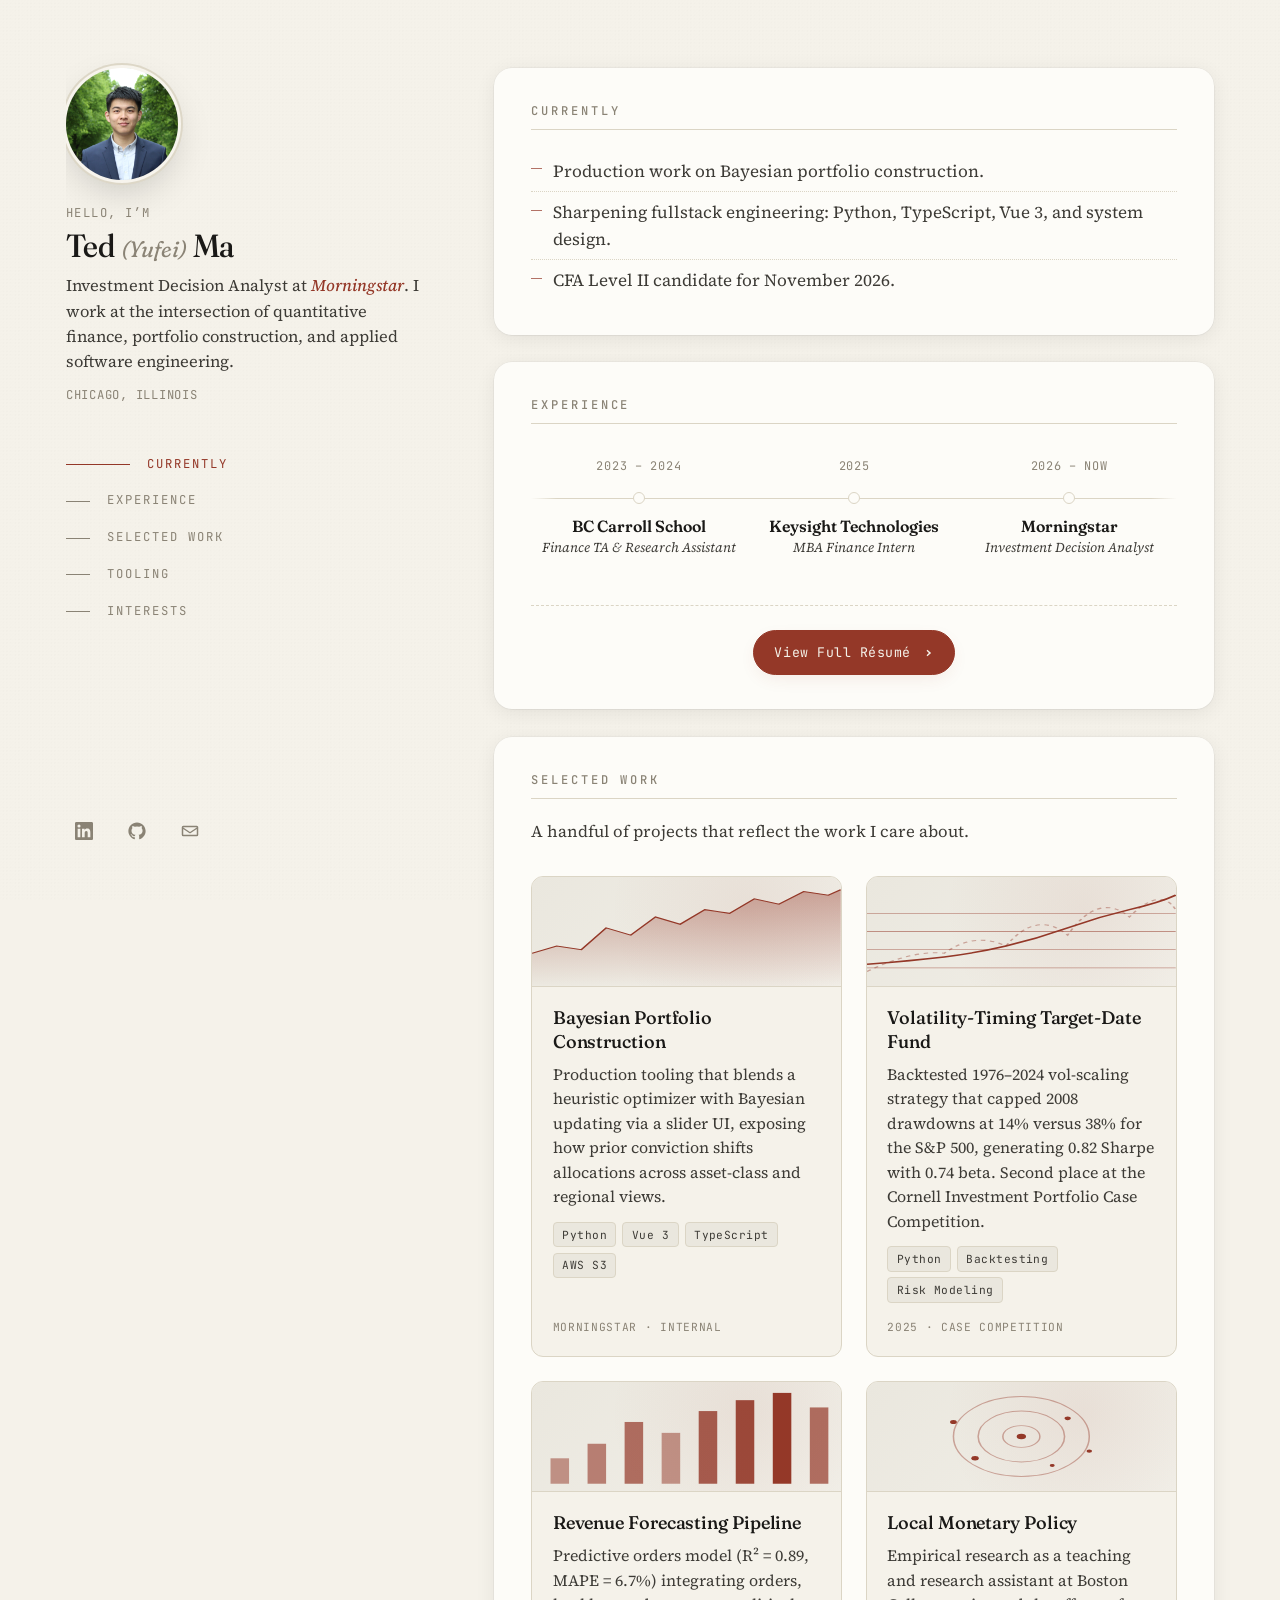
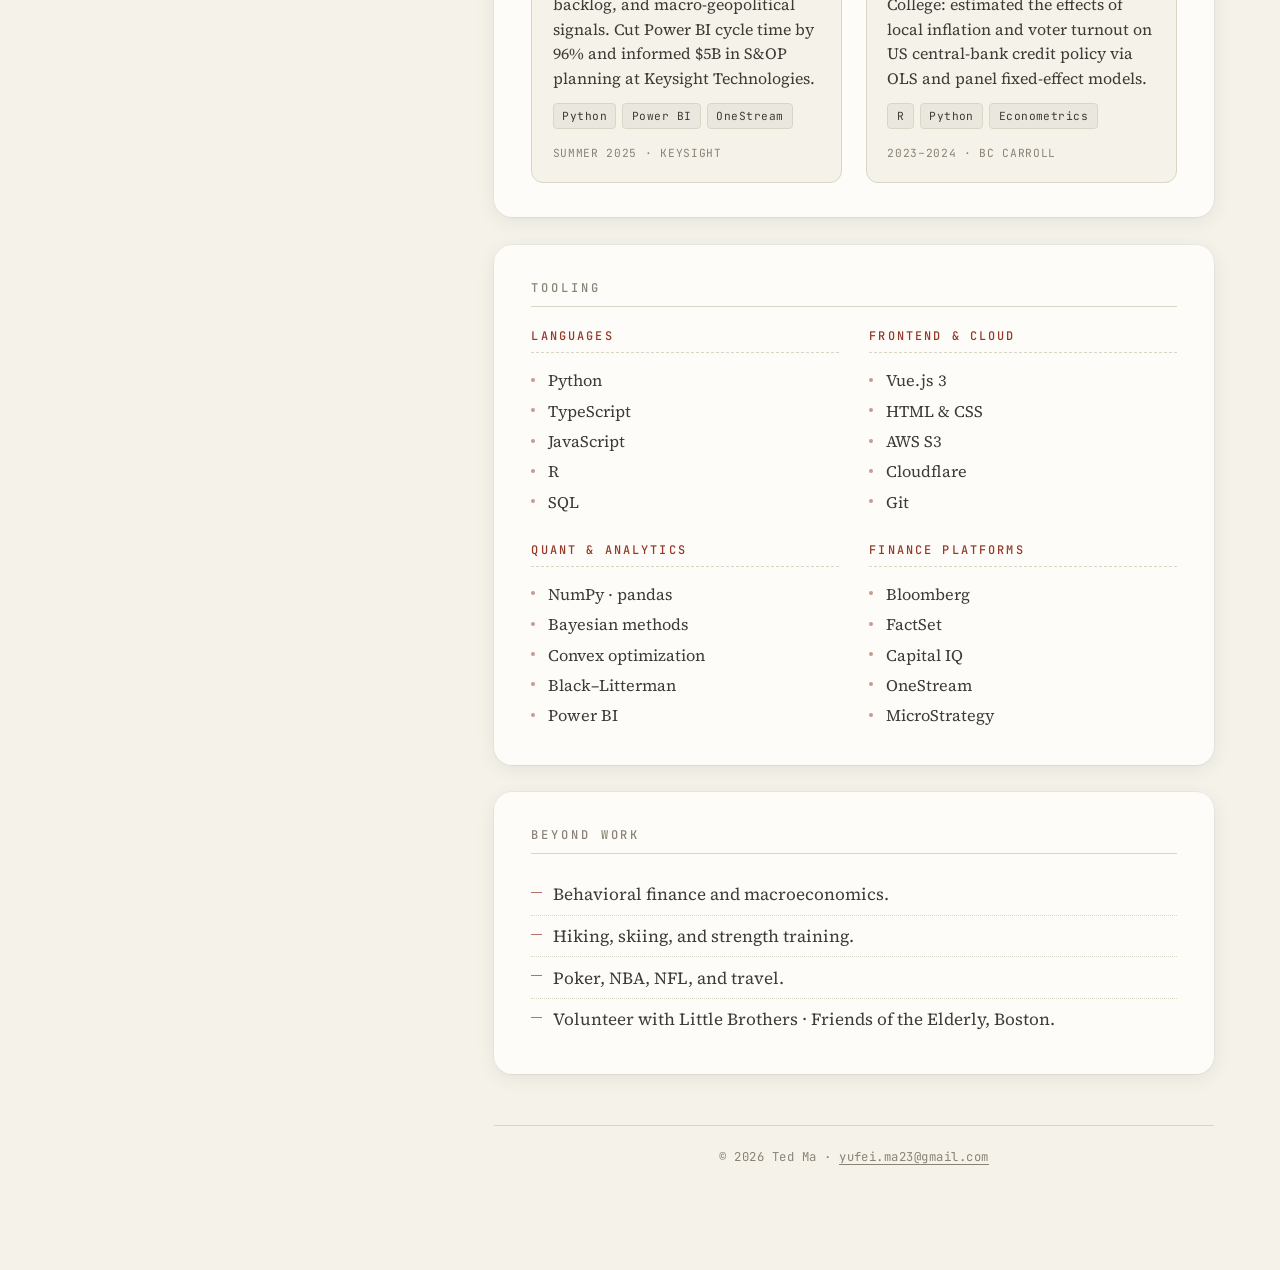
==== commit 47786dae: "minor fix" ====
--- a/index.html
+++ b/index.html
@@ -79,10 +79,9 @@
     <section class="block" aria-labelledby="now-h">
       <h2 id="now-h" class="kicker">Currently</h2>
       <ul class="now-list">
-        <li>Production work on Bayesian portfolio construction tooling.</li>
-        <li>Research reading in Black&ndash;Litterman variants and shrinkage estimators.</li>
-        <li>Sharpening fullstack engineering: TypeScript, Vue 3, and system design.</li>
-        <li>CFA Level II, sitting November 2026.</li>
+        <li>Production work on Bayesian portfolio construction.</li>
+        <li>Sharpening fullstack engineering: Python, TypeScript, Vue 3, and system design.</li>
+        <li>CFA Level II candidate for November 2026.</li>
       </ul>
     </section>
 
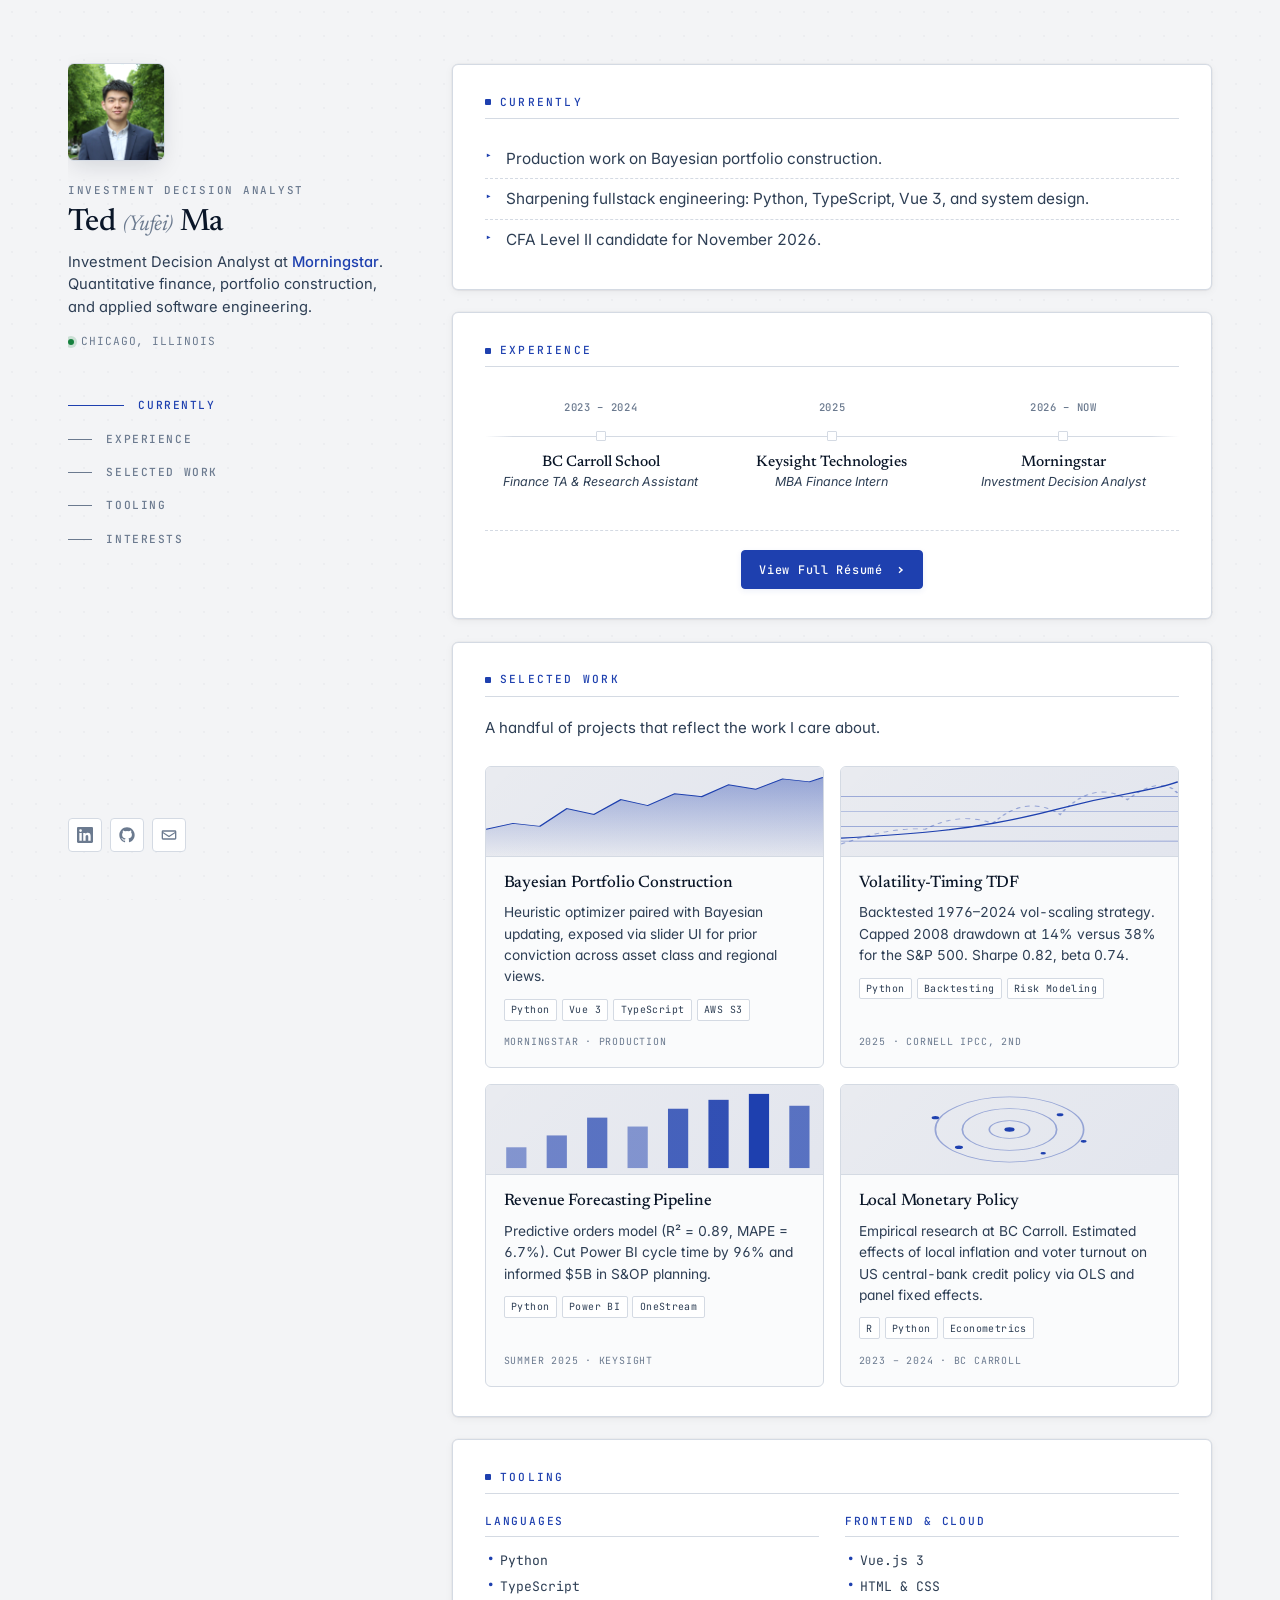
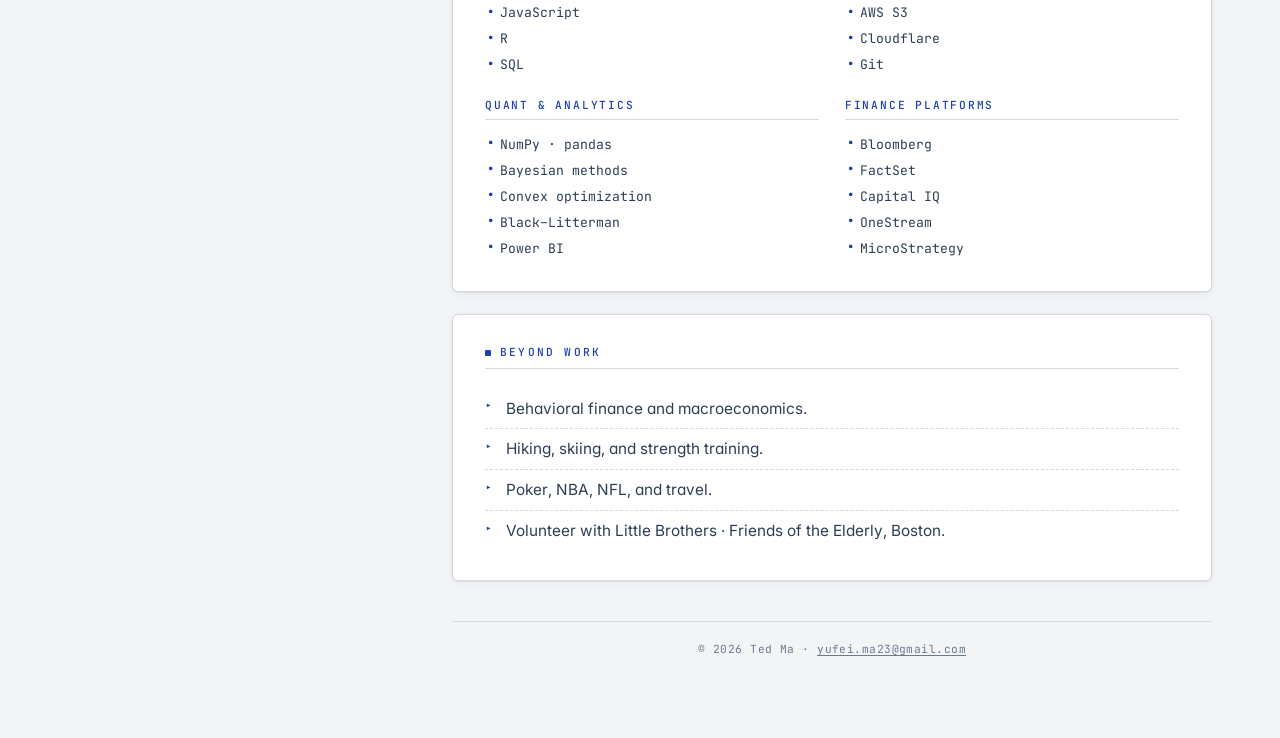
==== commit e83c9158: "create projects" ====
--- a/index.html
+++ b/index.html
@@ -7,7 +7,8 @@
 
   <meta name="description" content="Ted (Yufei) Ma. Investment Decision Analyst at Morningstar. Quantitative finance, Bayesian portfolio construction, and applied software engineering.">
   <meta name="author" content="Ted Yufei Ma">
-  <meta name="theme-color" content="#f5f2ea">
+  <meta name="theme-color" content="#f3f4f6" media="(prefers-color-scheme: light)">
+  <meta name="theme-color" content="#0a0e16" media="(prefers-color-scheme: dark)">
 
   <meta property="og:type" content="website">
   <meta property="og:title" content="Ted (Yufei) Ma">
@@ -21,13 +22,11 @@
 
   <link rel="preconnect" href="https://fonts.googleapis.com">
   <link rel="preconnect" href="https://fonts.gstatic.com" crossorigin>
-  <link href="https://fonts.googleapis.com/css2?family=Fraunces:opsz,wght,SOFT@9..144,300..700,0..100&family=Source+Serif+4:opsz,wght,ital@8..60,300..600,0..1&family=JetBrains+Mono:wght@400;500&display=swap" rel="stylesheet">
+  <link href="https://fonts.googleapis.com/css2?family=Inter:wght@400;500;600&family=Newsreader:ital,opsz,wght@0,6..72,400..600;1,6..72,400..500&family=JetBrains+Mono:wght@400;500&display=swap" rel="stylesheet">
 
   <link rel="stylesheet" href="style.css">
 
   <script>
-    /* Progressive enhancement: mark <html> with .js as early as possible
-       so CSS can apply hidden initial states only when JS is running. */
     document.documentElement.classList.add('js');
   </script>
 </head>
@@ -44,9 +43,9 @@
         <img src="assets/portrait.jpeg" alt="Ted Ma" width="640" height="640">
       </figure>
 
-      <p class="eyebrow">Hello, I&rsquo;m</p>
+      <p class="eyebrow">Investment Decision Analyst</p>
       <h1>Ted <span class="given">(Yufei)</span> Ma</h1>
-      <p class="tagline">Investment Decision Analyst at <em>Morningstar</em>. I work at the intersection of quantitative finance, portfolio construction, and applied software engineering.</p>
+      <p class="tagline">Investment Decision Analyst at <em>Morningstar</em>. Quantitative finance, portfolio construction, and applied software engineering.</p>
       <p class="locale">Chicago, Illinois</p>
 
       <nav class="sidebar-nav" aria-label="Section navigation">
@@ -64,7 +63,7 @@
       <a class="link-icon" href="https://www.linkedin.com/in/tedmyf" aria-label="LinkedIn" rel="me">
         <svg viewBox="0 0 24 24" aria-hidden="true"><path fill="currentColor" d="M20.45 20.45h-3.55v-5.57c0-1.33-.03-3.04-1.85-3.04-1.85 0-2.13 1.45-2.13 2.94v5.67H9.36V9h3.41v1.56h.05c.48-.9 1.64-1.85 3.37-1.85 3.6 0 4.27 2.37 4.27 5.46v6.28ZM5.34 7.43a2.06 2.06 0 1 1 0-4.12 2.06 2.06 0 0 1 0 4.12ZM7.12 20.45H3.56V9h3.56v11.45ZM22.22 0H1.77C.79 0 0 .77 0 1.72v20.56C0 23.23.79 24 1.77 24h20.45c.98 0 1.78-.77 1.78-1.72V1.72C24 .77 23.2 0 22.22 0Z"/></svg>
       </a>
-      <a class="link-icon" href="https://github.com/" aria-label="GitHub" rel="me">
+      <a class="link-icon" href="https://github.com/tedmyf" aria-label="GitHub" rel="me">
         <svg viewBox="0 0 24 24" aria-hidden="true"><path fill="currentColor" d="M12 .5C5.65.5.5 5.65.5 12c0 5.08 3.29 9.39 7.86 10.91.58.1.79-.25.79-.56 0-.28-.01-1.02-.02-2-3.2.7-3.88-1.54-3.88-1.54-.52-1.33-1.28-1.69-1.28-1.69-1.05-.72.08-.7.08-.7 1.16.08 1.77 1.19 1.77 1.19 1.03 1.77 2.7 1.26 3.36.96.1-.75.4-1.26.73-1.55-2.55-.29-5.24-1.28-5.24-5.69 0-1.26.45-2.28 1.18-3.09-.12-.29-.51-1.46.11-3.04 0 0 .97-.31 3.18 1.18a11 11 0 0 1 5.78 0c2.21-1.49 3.18-1.18 3.18-1.18.62 1.58.23 2.75.11 3.04.74.81 1.18 1.83 1.18 3.09 0 4.42-2.69 5.39-5.25 5.68.41.36.78 1.06.78 2.13 0 1.54-.01 2.78-.01 3.16 0 .31.21.67.8.56C20.21 21.39 23.5 17.08 23.5 12 23.5 5.65 18.35.5 12 .5z"/></svg>
       </a>
       <a class="link-icon" href="mailto:yufei.ma23@gmail.com" aria-label="Email">
@@ -142,7 +141,7 @@
 
       <div class="cards">
 
-        <article class="card">
+        <a class="card" href="projects/bayesian-portfolio.html">
           <div class="card-thumb" aria-hidden="true">
             <svg viewBox="0 0 100 60" preserveAspectRatio="none">
               <defs>
@@ -157,15 +156,15 @@
           </div>
           <div class="card-body">
             <h3>Bayesian Portfolio Construction</h3>
-            <p>Production tooling that blends a heuristic optimizer with Bayesian updating via a slider UI, exposing how prior conviction shifts allocations across asset-class and regional views.</p>
+            <p>Heuristic optimizer paired with Bayesian updating, exposed via slider UI for prior conviction across asset class and regional views.</p>
             <div class="card-tags">
               <span>Python</span><span>Vue 3</span><span>TypeScript</span><span>AWS S3</span>
             </div>
-            <div class="card-meta">Morningstar &middot; internal</div>
-          </div>
-        </article>
-
-        <article class="card">
+            <div class="card-meta"><span>Morningstar &middot; Production</span></div>
+          </div>
+        </a>
+
+        <a class="card" href="projects/volatility-timing-tdf.html">
           <div class="card-thumb" aria-hidden="true">
             <svg viewBox="0 0 100 60" preserveAspectRatio="none">
               <g stroke="currentColor" stroke-width="0.5" fill="none" opacity="0.5">
@@ -179,16 +178,16 @@
             </svg>
           </div>
           <div class="card-body">
-            <h3>Volatility-Timing Target-Date Fund</h3>
-            <p>Backtested 1976&ndash;2024 vol-scaling strategy that capped 2008 drawdowns at 14% versus 38% for the S&amp;P 500, generating 0.82 Sharpe with 0.74 beta. Second place at the Cornell Investment Portfolio Case Competition.</p>
+            <h3>Volatility-Timing TDF</h3>
+            <p>Backtested 1976&ndash;2024 vol-scaling strategy. Capped 2008 drawdown at 14% versus 38% for the S&amp;P 500. Sharpe 0.82, beta 0.74.</p>
             <div class="card-tags">
               <span>Python</span><span>Backtesting</span><span>Risk Modeling</span>
             </div>
-            <div class="card-meta">2025 &middot; Case competition</div>
-          </div>
-        </article>
-
-        <article class="card">
+            <div class="card-meta"><span>2025 &middot; Cornell IPCC, 2nd</span></div>
+          </div>
+        </a>
+
+        <a class="card" href="projects/revenue-forecasting.html">
           <div class="card-thumb" aria-hidden="true">
             <svg viewBox="0 0 100 60" preserveAspectRatio="none">
               <g fill="currentColor">
@@ -205,15 +204,15 @@
           </div>
           <div class="card-body">
             <h3>Revenue Forecasting Pipeline</h3>
-            <p>Predictive orders model (R² = 0.89, MAPE = 6.7%) integrating orders, backlog, and macro-geopolitical signals. Cut Power BI cycle time by 96% and informed $5B in S&amp;OP planning at Keysight Technologies.</p>
+            <p>Predictive orders model (R&sup2; = 0.89, MAPE = 6.7%). Cut Power BI cycle time by 96% and informed $5B in S&amp;OP planning.</p>
             <div class="card-tags">
               <span>Python</span><span>Power BI</span><span>OneStream</span>
             </div>
-            <div class="card-meta">Summer 2025 &middot; Keysight</div>
-          </div>
-        </article>
-
-        <article class="card">
+            <div class="card-meta"><span>Summer 2025 &middot; Keysight</span></div>
+          </div>
+        </a>
+
+        <a class="card" href="projects/local-monetary-policy.html">
           <div class="card-thumb" aria-hidden="true">
             <svg viewBox="0 0 100 60" preserveAspectRatio="none">
               <g stroke="currentColor" stroke-width="0.5" fill="none" opacity="0.4">
@@ -233,13 +232,13 @@
           </div>
           <div class="card-body">
             <h3>Local Monetary Policy</h3>
-            <p>Empirical research as a teaching and research assistant at Boston College: estimated the effects of local inflation and voter turnout on US central-bank credit policy via OLS and panel fixed-effect models.</p>
+            <p>Empirical research at BC Carroll. Estimated effects of local inflation and voter turnout on US central-bank credit policy via OLS and panel fixed effects.</p>
             <div class="card-tags">
               <span>R</span><span>Python</span><span>Econometrics</span>
             </div>
-            <div class="card-meta">2023&ndash;2024 &middot; BC Carroll</div>
-          </div>
-        </article>
+            <div class="card-meta"><span>2023 &ndash; 2024 &middot; BC Carroll</span></div>
+          </div>
+        </a>
 
       </div>
     </section>
@@ -318,7 +317,6 @@
 </button>
 
 <script>
-  // Polyfill NodeList.forEach for older browsers (IE, ancient WebKit).
   if (window.NodeList && !NodeList.prototype.forEach) {
     NodeList.prototype.forEach = Array.prototype.forEach;
   }
@@ -332,12 +330,10 @@
     document.querySelectorAll('.block, .card').forEach(el => el.classList.add('is-visible'));
   }
 
-  // Safety net
   setTimeout(() => {
     document.querySelectorAll('.block, .card').forEach(el => el.classList.add('is-visible'));
   }, 1500);
 
-  // Section reveal on scroll
   const blocks = document.querySelectorAll('.block');
   if (reduceMotion || !hasIO) {
     blocks.forEach(el => el.classList.add('is-visible'));
@@ -359,7 +355,6 @@
     });
   }
 
-  // Project cards stagger
   const projectCards = document.querySelectorAll('.cards .card');
   if (reduceMotion || !hasIO) {
     projectCards.forEach(el => el.classList.add('is-visible'));
@@ -381,7 +376,6 @@
     });
   }
 
-  // Scroll progress bar
   const progressBar = document.getElementById('scroll-progress');
   function updateProgress() {
     const docHeight = document.documentElement.scrollHeight - window.innerHeight;
@@ -391,7 +385,6 @@
   window.addEventListener('scroll', updateProgress, { passive: true });
   updateProgress();
 
-  // Back-to-top button
   const backToTop = document.getElementById('back-to-top');
   function handleBackToTopVisibility() {
     if (window.scrollY > 600) {
@@ -416,18 +409,15 @@
     window.scrollTo({ top: 0, behavior: 'smooth' });
   });
 
-  // Sidebar nav active state
   const navLinks = document.querySelectorAll('.sidebar-nav a');
   const sectionHeadings = document.querySelectorAll('h2[id]');
 
   function getActiveHeading() {
     const viewportH = window.innerHeight;
     const docH = document.documentElement.scrollHeight;
-    // At the very bottom of the page, force the last section active
     if (window.scrollY + viewportH >= docH - 4) {
       return sectionHeadings[sectionHeadings.length - 1];
     }
-    // Last heading whose top edge has crossed 30% down the viewport
     var active = sectionHeadings[0];
     for (var i = 0; i < sectionHeadings.length; i++) {
       if (sectionHeadings[i].getBoundingClientRect().top <= viewportH * 0.3) {
@@ -444,7 +434,6 @@
     link.classList.add('is-active');
   }
 
-  // Immediately highlight the clicked item; scroll event confirms it after animation
   navLinks.forEach(function(link) {
     link.addEventListener('click', function() {
       navLinks.forEach(function(l) { l.classList.remove('is-active'); });
@@ -463,25 +452,21 @@
     });
   }, { passive: true });
 
-  // Set initial state on load
   var initialH = getActiveHeading();
   if (initialH) setActiveLink(initialH.id);
 
-  // Portrait 3D mouse-tracking tilt
   if (!reduceMotion) {
     const portrait = document.querySelector('.portrait');
     if (portrait) {
       portrait.addEventListener('mousemove', (e) => {
-        portrait.classList.add('is-tracking');
         const rect = portrait.getBoundingClientRect();
         const dx = (e.clientX - (rect.left + rect.width / 2)) / (rect.width / 2);
         const dy = (e.clientY - (rect.top + rect.height / 2)) / (rect.height / 2);
-        const maxDeg = 8;
+        const maxDeg = 6;
         portrait.style.transform =
-          'perspective(600px) rotateX(' + (-dy * maxDeg).toFixed(2) + 'deg) rotateY(' + (dx * maxDeg).toFixed(2) + 'deg) scale(1.03)';
+          'perspective(600px) rotateX(' + (-dy * maxDeg).toFixed(2) + 'deg) rotateY(' + (dx * maxDeg).toFixed(2) + 'deg) scale(1.02)';
       });
       portrait.addEventListener('mouseleave', () => {
-        portrait.classList.remove('is-tracking');
         portrait.style.transform = '';
       });
     }
--- a/style.css
+++ b/style.css
@@ -1,88 +1,112 @@
-/* =============================================================
-   Ted (Yufei) Ma — personal site
-   Sticky-sidebar layout. Editorial typography. Horizontal experience timeline.
-============================================================= */
+/* ============================================================
+   Ted (Yufei) Ma personal site
+   Quant-finance theme. Sticky-sidebar home + dedicated project pages.
+============================================================ */
 
 :root {
-  --bg:        #f5f2ea;
-  --bg-card:   #fdfcf8;
-  --bg-soft:   #eae7de;
-  --fg:        #1a1917;
-  --fg-soft:   #3d3b36;
-  --muted:     #8a8375;
-  --rule:      #dbd5c5;
-  --accent:    #943828;
-  --accent-soft: rgba(148, 56, 40, 0.10);
-
+  /* Surfaces */
+  --bg:           #f3f4f6;
+  --bg-card:      #ffffff;
+  --bg-soft:      #e9ebf0;
+  --bg-data:      #fafbfc;
+
+  /* Text */
+  --fg:           #0a1628;
+  --fg-soft:      #2d3e54;
+  --muted:        #6b7a8f;
+
+  /* Structure */
+  --rule:         #d4dae3;
+  --rule-soft:    #e6e9ee;
+
+  /* Accent + semantic palette */
+  --accent:       #1e40af;
+  --accent-hi:    #3b82f6;
+  --accent-soft:  rgba(30, 64, 175, 0.08);
+  --positive:     #15803d;
+  --negative:     #b91c1c;
+  --warning:      #b45309;
+
+  /* Shadows */
   --card-shadow:
-    0 1px 2px rgba(0,0,0,0.04),
-    0 4px 20px rgba(0,0,0,0.07),
-    0 0 0 0.5px rgba(0,0,0,0.07);
+    0 1px 2px rgba(10, 22, 40, 0.04),
+    0 2px 8px rgba(10, 22, 40, 0.05),
+    0 0 0 0.5px rgba(10, 22, 40, 0.06);
   --card-shadow-hover:
-    0 2px 4px rgba(0,0,0,0.06),
-    0 12px 36px rgba(0,0,0,0.11),
-    0 0 0 0.5px rgba(0,0,0,0.08);
-
-  --serif-display: "Fraunces", "Source Serif 4", ui-serif, Georgia, serif;
-  --serif-body:    "Source Serif 4", ui-serif, Georgia, "Iowan Old Style", serif;
-  --mono:          "JetBrains Mono", "SF Mono", ui-monospace, Menlo, monospace;
-
-  --sidebar-w: 360px;
-  --content-w: 720px;
+    0 2px 4px rgba(10, 22, 40, 0.06),
+    0 8px 24px rgba(10, 22, 40, 0.10),
+    0 0 0 0.5px rgba(10, 22, 40, 0.10);
+
+  /* Type */
+  --sans:  "Inter", -apple-system, BlinkMacSystemFont, system-ui, "Segoe UI", sans-serif;
+  --serif: "Newsreader", "Source Serif 4", ui-serif, Georgia, serif;
+  --mono:  "JetBrains Mono", "SF Mono", ui-monospace, Menlo, monospace;
+
+  /* Layout */
+  --sidebar-w: 320px;
+  --content-w: 760px;
   --layout-gap: 4rem;
   --pad: 1.6rem;
-  --radius: 18px;
-  --radius-sm: 12px;
-
-  --ease-spring: cubic-bezier(0.34, 1.56, 0.64, 1);
+  --radius: 6px;
+  --radius-sm: 4px;
+  --radius-lg: 10px;
+
+  /* Motion */
   --ease-out:    cubic-bezier(0.2, 0.7, 0.1, 1);
+  --ease-spring: cubic-bezier(0.34, 1.4, 0.64, 1);
 }
 
 @media (prefers-color-scheme: dark) {
   :root {
-    --bg:        #1a1917;
-    --bg-card:   #252320;
-    --bg-soft:   #2e2c28;
-    --fg:        #eceae3;
-    --fg-soft:   #c5c0b0;
-    --muted:     #8a8375;
-    --rule:      #302e2a;
-    --accent:    #e09078;
-    --accent-soft: rgba(224, 144, 120, 0.12);
+    --bg:           #0a0e16;
+    --bg-card:      #141a26;
+    --bg-soft:      #1e2538;
+    --bg-data:      #0f1420;
+    --fg:           #e8ecf0;
+    --fg-soft:      #b8c0d0;
+    --muted:        #6b7a8f;
+    --rule:         #2a3142;
+    --rule-soft:    #1e2538;
+    --accent:       #60a5fa;
+    --accent-hi:    #93c5fd;
+    --accent-soft:  rgba(96, 165, 250, 0.12);
+    --positive:     #22c55e;
+    --negative:     #ef4444;
+    --warning:      #f59e0b;
 
     --card-shadow:
-      0 1px 2px rgba(0,0,0,0.35),
-      0 4px 20px rgba(0,0,0,0.25),
-      0 0 0 0.5px rgba(255,255,255,0.05);
+      0 1px 2px rgba(0, 0, 0, 0.3),
+      0 4px 16px rgba(0, 0, 0, 0.25),
+      0 0 0 0.5px rgba(255, 255, 255, 0.04);
     --card-shadow-hover:
-      0 2px 4px rgba(0,0,0,0.4),
-      0 12px 36px rgba(0,0,0,0.32),
-      0 0 0 0.5px rgba(255,255,255,0.07);
+      0 2px 4px rgba(0, 0, 0, 0.35),
+      0 8px 28px rgba(0, 0, 0, 0.32),
+      0 0 0 0.5px rgba(96, 165, 250, 0.2);
   }
 }
 
 * { box-sizing: border-box; }
 
 html {
-  font-size: 17px;
+  font-size: 16px;
   scroll-behavior: smooth;
   -webkit-text-size-adjust: 100%;
 }
-@media (max-width: 480px) { html { font-size: 16px; } }
 
 body {
   margin: 0;
   background: var(--bg);
   color: var(--fg);
-  font-family: var(--serif-body);
-  font-variation-settings: "opsz" 14;
-  line-height: 1.62;
+  font-family: var(--sans);
+  font-feature-settings: "ss01", "cv11";
+  font-variant-numeric: tabular-nums;
+  line-height: 1.55;
   font-weight: 400;
   -webkit-font-smoothing: antialiased;
   text-rendering: optimizeLegibility;
 }
 
-/* Subtle paper grain */
+/* Subtle dot grid replaces paper grain. Reads as graph paper without shouting. */
 body::before {
   content: "";
   position: fixed;
@@ -90,36 +114,31 @@
   pointer-events: none;
   z-index: 0;
   background-image:
-    radial-gradient(circle at 20% 30%, rgba(0,0,0,0.012) 1px, transparent 1px),
-    radial-gradient(circle at 80% 70%, rgba(0,0,0,0.012) 1px, transparent 1px);
-  background-size: 3px 3px, 4px 4px;
-  opacity: 0.6;
+    radial-gradient(circle at center, rgba(10, 22, 40, 0.05) 1px, transparent 1px);
+  background-size: 24px 24px;
+  opacity: 0.5;
 }
 @media (prefers-color-scheme: dark) {
   body::before {
     background-image:
-      radial-gradient(circle at 20% 30%, rgba(255,255,255,0.014) 1px, transparent 1px),
-      radial-gradient(circle at 80% 70%, rgba(255,255,255,0.014) 1px, transparent 1px);
+      radial-gradient(circle at center, rgba(255, 255, 255, 0.035) 1px, transparent 1px);
   }
 }
 
-/* Scroll progress */
 #scroll-progress {
   position: fixed;
-  top: 0;
-  left: 0;
+  top: 0; left: 0;
   width: 0%;
-  height: 3px;
+  height: 2px;
   background: var(--accent);
   z-index: 200;
   pointer-events: none;
-  border-radius: 0 2px 2px 0;
   transition: width 80ms linear;
 }
 
-/* =============================================================
-   Layout: sticky sidebar + scrolling content
-============================================================= */
+/* ============================================================
+   Layout: sticky sidebar + content
+============================================================ */
 
 .layout {
   position: relative;
@@ -136,11 +155,10 @@
   .layout {
     grid-template-columns: minmax(0, 1fr);
     gap: 1.4rem;
-    max-width: 720px;
+    max-width: 760px;
   }
 }
 
-/* Sidebar */
 .sidebar {
   position: sticky;
   top: 0;
@@ -153,8 +171,6 @@
   padding: 4rem 0 3rem;
   overflow-y: auto;
   scrollbar-width: none;
-  -ms-overflow-style: none;
-  will-change: transform;
 }
 .sidebar::-webkit-scrollbar { width: 0; height: 0; }
 
@@ -162,83 +178,71 @@
   .sidebar {
     position: static;
     height: auto;
-    padding: 4rem 0 1rem;
+    padding: 3rem 0 1rem;
     overflow: visible;
   }
 }
 
 .sidebar .hero {
   position: relative;
-  animation: spring-up 800ms var(--ease-spring) both;
-}
-
-
-/* =============================================================
+  animation: fade-up 600ms var(--ease-out) both;
+}
+
+/* ============================================================
    Portrait, name, tagline
-============================================================= */
+============================================================ */
 
 .portrait {
   margin: 0 0 1.4rem;
-  width: 112px;
-  height: 112px;
-  border-radius: 50%;
+  width: 96px;
+  height: 96px;
+  border-radius: var(--radius);
   overflow: hidden;
   background: var(--bg-soft);
   box-shadow:
-    0 0 0 3px var(--bg),
-    0 0 0 5px var(--rule),
-    0 14px 40px -8px rgba(0,0,0,0.22);
-  filter: saturate(0.95) contrast(1.02);
+    0 0 0 1px var(--rule),
+    0 8px 24px -4px rgba(10, 22, 40, 0.15);
   transition:
-    box-shadow 300ms ease,
+    box-shadow 250ms ease,
     transform 350ms var(--ease-spring);
   position: relative;
   z-index: 1;
 }
 .portrait:hover {
   box-shadow:
-    0 0 0 3px var(--bg),
-    0 0 0 5px var(--accent),
-    0 18px 48px -8px rgba(0,0,0,0.28);
-}
-@media (prefers-color-scheme: dark) {
-  .portrait {
-    box-shadow: 0 0 0 3px var(--bg), 0 0 0 5px var(--rule), 0 14px 40px -8px rgba(0,0,0,0.55);
-  }
-  .portrait:hover {
-    box-shadow: 0 0 0 3px var(--bg), 0 0 0 5px var(--accent), 0 18px 48px -8px rgba(0,0,0,0.6);
-  }
-}
-.portrait.is-tracking { transition: box-shadow 300ms ease; }
+    0 0 0 1px var(--accent),
+    0 12px 32px -4px rgba(10, 22, 40, 0.22);
+}
 .portrait img {
   width: 100%;
   height: 100%;
   display: block;
   object-fit: cover;
   object-position: center 30%;
+  filter: saturate(0.92) contrast(1.02);
 }
 
 .eyebrow {
   position: relative;
   z-index: 1;
   font-family: var(--mono);
-  font-size: 0.72rem;
-  letter-spacing: 0.12em;
+  font-size: 0.68rem;
+  letter-spacing: 0.16em;
   text-transform: uppercase;
   color: var(--muted);
-  margin: 0 0 0.3rem;
+  margin: 0 0 0.4rem;
+  font-weight: 500;
 }
 
 .sidebar h1 {
   position: relative;
   z-index: 1;
-  font-family: var(--serif-display);
-  font-variation-settings: "opsz" 80, "SOFT" 30;
-  font-weight: 500;
-  font-size: clamp(1.85rem, 2.5vw, 2.1rem);
-  line-height: 1.08;
+  font-family: var(--serif);
+  font-weight: 500;
+  font-size: clamp(1.7rem, 2.4vw, 1.95rem);
+  line-height: 1.1;
   letter-spacing: -0.02em;
-  margin: 0 0 0.6rem;
+  margin: 0 0 0.7rem;
   color: var(--fg);
 }
 .sidebar h1 .given {
@@ -246,23 +250,20 @@
   font-weight: 400;
   color: var(--muted);
   font-size: 0.7em;
-  letter-spacing: 0;
   margin: 0 0.05em;
-  font-variation-settings: "opsz" 36, "SOFT" 80;
 }
 
 .tagline {
   position: relative;
   z-index: 1;
-  font-family: var(--serif-body);
-  font-size: 0.96rem;
+  font-size: 0.92rem;
   line-height: 1.55;
   color: var(--fg-soft);
-  margin: 0 0 0.7rem;
-  max-width: 32rem;
+  margin: 0 0 0.9rem;
+  max-width: 30rem;
 }
 .tagline em {
-  font-style: italic;
+  font-style: normal;
   color: var(--accent);
   font-weight: 500;
 }
@@ -272,15 +273,33 @@
   z-index: 1;
   margin: 0;
   font-family: var(--mono);
-  font-size: 0.72rem;
-  letter-spacing: 0.06em;
+  font-size: 0.7rem;
+  letter-spacing: 0.08em;
   text-transform: uppercase;
   color: var(--muted);
-}
-
-/* =============================================================
-   Sidebar navigation
-============================================================= */
+  display: flex;
+  align-items: center;
+  gap: 0.45rem;
+}
+.locale::before {
+  content: "";
+  display: inline-block;
+  width: 6px;
+  height: 6px;
+  border-radius: 50%;
+  background: var(--positive);
+  box-shadow: 0 0 0 3px rgba(21, 128, 61, 0.18);
+  animation: pulse 2.4s var(--ease-out) infinite;
+}
+
+@keyframes pulse {
+  0%, 100% { opacity: 1; box-shadow: 0 0 0 3px rgba(21, 128, 61, 0.18); }
+  50%      { opacity: 0.85; box-shadow: 0 0 0 5px rgba(21, 128, 61, 0.08); }
+}
+
+/* ============================================================
+   Sidebar nav
+============================================================ */
 
 .sidebar-nav {
   margin-top: 2.4rem;
@@ -293,46 +312,40 @@
   margin: 0;
   display: flex;
   flex-direction: column;
-  gap: 0.1rem;
 }
 .sidebar-nav a {
   display: flex;
   align-items: center;
-  gap: 1rem;
-  padding: 0.45rem 0;
-  font-family: var(--mono);
-  font-size: 0.72rem;
-  letter-spacing: 0.16em;
+  gap: 0.9rem;
+  padding: 0.5rem 0;
+  font-family: var(--mono);
+  font-size: 0.7rem;
+  letter-spacing: 0.14em;
   text-transform: uppercase;
   color: var(--muted);
   text-decoration: none;
   background-image: none;
-  transition: color 250ms ease;
+  font-weight: 500;
+  transition: color 200ms ease;
 }
 .nav-line {
   display: block;
   width: 24px;
   height: 1px;
   background: var(--muted);
+  flex-shrink: 0;
   transition:
-    width 280ms var(--ease-out),
-    background 280ms var(--ease-out);
-  flex-shrink: 0;
-}
-.nav-label { transition: color 250ms ease; }
-
-.sidebar-nav a:hover {
-  color: var(--fg);
-}
+    width 240ms var(--ease-out),
+    background 240ms var(--ease-out);
+}
+.sidebar-nav a:hover { color: var(--fg); }
 .sidebar-nav a:hover .nav-line {
+  width: 48px;
+  background: var(--fg);
+}
+.sidebar-nav a.is-active { color: var(--accent); }
+.sidebar-nav a.is-active .nav-line {
   width: 56px;
-  background: var(--fg);
-}
-.sidebar-nav a.is-active {
-  color: var(--accent);
-}
-.sidebar-nav a.is-active .nav-line {
-  width: 64px;
   background: var(--accent);
 }
 
@@ -340,55 +353,60 @@
   .sidebar-nav { display: none; }
 }
 
-/* =============================================================
-   Socials (sidebar bottom)
-============================================================= */
+/* ============================================================
+   Socials
+============================================================ */
 
 .socials {
   position: relative;
   z-index: 1;
   display: flex;
   flex-wrap: wrap;
-  gap: 1rem;
-  margin-top: 2.4rem;
+  gap: 0.5rem;
+  margin-top: 2rem;
 }
 
 .link-icon {
   display: inline-flex;
   align-items: center;
   justify-content: center;
-  width: 36px;
-  height: 36px;
-  border-radius: 50%;
+  width: 34px;
+  height: 34px;
+  border-radius: var(--radius-sm);
   color: var(--muted);
   text-decoration: none;
+  background: var(--bg-card);
   background-image: none;
+  border: 1px solid var(--rule);
   transition:
-    color 200ms ease,
-    transform 320ms var(--ease-spring);
+    color 180ms ease,
+    border-color 180ms ease,
+    transform 220ms var(--ease-spring),
+    background 180ms ease;
 }
 .link-icon svg {
-  width: 18px;
-  height: 18px;
+  width: 16px;
+  height: 16px;
   display: block;
-  flex-shrink: 0;
 }
 .link-icon:hover {
   color: var(--accent);
-  transform: translateY(-2px) scale(1.1);
-}
-
-/* =============================================================
+  border-color: var(--accent);
+  background: var(--accent-soft);
+  transform: translateY(-1px);
+}
+
+/* ============================================================
    Content column
-============================================================= */
+============================================================ */
 
 .content {
-  padding: 4rem 0 6rem;
+  padding: 4rem 0 5rem;
   min-width: 0;
 }
 
 @media (max-width: 980px) {
-  .content { padding: 0 0 4rem; }
+  .content { padding: 0 0 3rem; }
 }
 
 h2[id] { scroll-margin-top: 2rem; }
@@ -396,63 +414,72 @@
 .block {
   background: var(--bg-card);
   border-radius: var(--radius);
-  padding: 2rem 2.2rem;
+  padding: 1.8rem 2rem;
+  border: 1px solid var(--rule);
   box-shadow: var(--card-shadow);
-  margin: 1.6rem 0;
+  margin: 1.4rem 0;
   transition:
-    opacity 550ms var(--ease-out),
-    transform 550ms var(--ease-out),
-    box-shadow 250ms ease;
+    opacity 500ms var(--ease-out),
+    transform 500ms var(--ease-out),
+    box-shadow 220ms ease;
 }
 .block:first-child { margin-top: 0; }
 
 .js .block {
   opacity: 0;
-  transform: translateY(20px);
+  transform: translateY(16px);
 }
 .js .block.is-visible {
   opacity: 1;
   transform: translateY(0);
 }
-.block:hover {
-  box-shadow: var(--card-shadow-hover);
-}
 
 @media (max-width: 480px) {
-  .block { padding: 1.6rem 1.4rem; }
+  .block { padding: 1.4rem 1.2rem; }
 }
 
 .kicker {
   font-family: var(--mono);
   font-weight: 500;
-  font-size: 0.71rem;
-  letter-spacing: 0.24em;
+  font-size: 0.7rem;
+  letter-spacing: 0.2em;
   text-transform: uppercase;
-  color: var(--muted);
+  color: var(--accent);
   margin: 0 0 1.2rem;
   padding-bottom: 0.45rem;
-  border-bottom: 0.5px solid var(--rule);
+  border-bottom: 1px solid var(--rule);
+  display: flex;
+  align-items: center;
+  gap: 0.55rem;
+}
+.kicker::before {
+  content: "";
+  display: inline-block;
+  width: 6px;
+  height: 6px;
+  background: var(--accent);
+  border-radius: 1px;
 }
 
 .section-intro {
-  font-size: 0.97rem;
+  font-size: 0.94rem;
   line-height: 1.6;
   color: var(--fg-soft);
-  margin: 0 0 1.8rem;
+  margin: 0 0 1.6rem;
   max-width: 38rem;
 }
 
 .prose {
-  font-size: 1.04rem;
-  line-height: 1.68;
+  font-size: 0.98rem;
+  line-height: 1.65;
   color: var(--fg);
   margin: 0;
   max-width: 38rem;
 }
 
-/* =============================================================
-   Currently / Beyond Work bullet list
-============================================================= */
+/* ============================================================
+   Now / Beyond list
+============================================================ */
 
 ul.now-list {
   list-style: none;
@@ -461,58 +488,52 @@
 }
 ul.now-list li {
   position: relative;
-  padding: 0.42rem 0 0.42rem 1.3rem;
-  font-size: 1rem;
+  padding: 0.5rem 0 0.5rem 1.3rem;
+  font-size: 0.96rem;
   line-height: 1.55;
   color: var(--fg-soft);
-  border-bottom: 1px dotted var(--rule);
+  border-bottom: 1px dashed var(--rule);
 }
 ul.now-list li:last-child { border-bottom: 0; }
 ul.now-list li::before {
-  content: "";
+  content: "▸";
   position: absolute;
   left: 0;
-  top: 1.05em;
-  width: 0.65rem;
-  height: 1px;
-  background: var(--accent);
-  opacity: 0.7;
-}
-
-/* =============================================================
-   Horizontal Experience timeline
-============================================================= */
+  top: 0.55rem;
+  color: var(--accent);
+  font-size: 0.78em;
+  font-family: var(--mono);
+}
+
+/* ============================================================
+   Horizontal experience timeline
+============================================================ */
 
 .timeline-h {
   position: relative;
   list-style: none;
   margin: 0;
-  padding: 0.5rem 0 1.2rem;
+  padding: 0.5rem 0 1rem;
   display: flex;
   gap: 0;
   overflow-x: auto;
-  overflow-y: hidden;
   scroll-snap-type: x mandatory;
-  -webkit-overflow-scrolling: touch;
   scrollbar-width: thin;
   scrollbar-color: var(--rule) transparent;
 }
-.timeline-h::-webkit-scrollbar { height: 6px; }
+.timeline-h::-webkit-scrollbar { height: 4px; }
 .timeline-h::-webkit-scrollbar-track { background: transparent; }
 .timeline-h::-webkit-scrollbar-thumb {
   background: var(--rule);
-  border-radius: 3px;
-}
-
-/* The connecting horizontal line.
-   Aligned to the dot's vertical center: year row height (1.6rem) + dot wrap top padding.
-*/
+  border-radius: 2px;
+}
+
 .timeline-h::before {
   content: '';
   position: absolute;
   left: 0;
   right: 0;
-  top: calc(0.5rem + 1.6rem + 0.7rem + 6px); /* padding-top + year + dot-wrap-pad + half-dot */
+  top: calc(0.5rem + 1.6rem + 0.7rem + 5px);
   height: 1px;
   background: linear-gradient(
     to right,
@@ -540,23 +561,22 @@
   text-decoration: none;
   background: none;
   background-image: none;
-  border-radius: 8px;
-  transition: transform 280ms var(--ease-spring);
-  color: var(--fg);
-  position: relative;
-}
-
+  border-radius: 4px;
+  transition: transform 240ms var(--ease-spring);
+  color: var(--fg);
+  position: relative;
+}
 .tl-entry > * { display: block; }
 
 .tl-year {
   font-family: var(--mono);
-  font-size: 0.7rem;
+  font-size: 0.66rem;
   letter-spacing: 0.06em;
   text-transform: uppercase;
   color: var(--muted);
   height: 1.6rem;
   line-height: 1.6rem;
-  transition: color 200ms ease;
+  font-weight: 500;
 }
 
 .tl-dot-wrap {
@@ -567,9 +587,9 @@
 }
 .tl-dot {
   display: block;
-  width: 12px;
-  height: 12px;
-  border-radius: 50%;
+  width: 10px;
+  height: 10px;
+  border-radius: 1px;
   background: var(--bg-card);
   border: 1.5px solid var(--rule);
   transition:
@@ -580,34 +600,29 @@
 }
 
 .tl-org {
-  font-family: var(--serif-display);
-  font-variation-settings: "opsz" 36, "SOFT" 50;
-  font-weight: 600;
+  font-family: var(--serif);
+  font-weight: 500;
   font-size: 0.95rem;
   line-height: 1.25;
   color: var(--fg);
   margin-bottom: 0.18rem;
   padding: 0 0.2rem;
-  transition: color 200ms ease;
 }
 
 .tl-role {
-  font-family: var(--serif-body);
   font-style: italic;
-  font-size: 0.8rem;
+  font-size: 0.78rem;
   line-height: 1.35;
   color: var(--fg-soft);
   padding: 0 0.2rem;
-  transition: color 200ms ease;
-}
-
-/* External-link icon. Only on clickable entries. */
+}
+
 .tl-icon {
   position: absolute;
-  top: 1.2rem;
-  right: 0.6rem;
-  width: 16px;
-  height: 16px;
+  top: 1.1rem;
+  right: 0.4rem;
+  width: 14px;
+  height: 14px;
   display: flex;
   align-items: center;
   justify-content: center;
@@ -617,109 +632,91 @@
   opacity: 0;
   transform: translateY(-3px) scale(0.85);
   transition:
-    opacity 220ms ease,
-    transform 220ms var(--ease-spring),
-    color 220ms ease,
-    background 220ms ease;
-}
-
-a.tl-entry:hover {
-  transform: translateY(-3px);
-}
+    opacity 200ms ease,
+    transform 200ms var(--ease-spring),
+    color 200ms ease,
+    background 200ms ease;
+}
+
+a.tl-entry:hover { transform: translateY(-2px); }
 a.tl-entry:hover .tl-dot {
   border-color: var(--accent);
   background: var(--accent);
-  transform: scale(1.18);
+  transform: scale(1.2);
   box-shadow: 0 0 0 4px var(--accent-soft);
 }
-a.tl-entry:hover .tl-org {
-  color: var(--accent);
-}
-a.tl-entry:hover .tl-year {
-  color: var(--fg);
-}
+a.tl-entry:hover .tl-org { color: var(--accent); }
 a.tl-entry:hover .tl-icon {
   opacity: 1;
   transform: translateY(0) scale(1);
-  color: var(--bg);
+  color: white;
   background: var(--accent);
 }
-
 a.tl-entry:focus-visible {
   outline: 2px solid var(--accent);
   outline-offset: 4px;
 }
 
-.tl-entry-static { cursor: default; }
-
-/* CTA below timeline */
 .timeline-cta {
   display: flex;
   justify-content: center;
-  margin-top: 1.6rem;
-  padding-top: 1.4rem;
-  border-top: 0.5px dashed var(--rule);
-}
-
-/* =============================================================
-   Selected Work cards
-============================================================= */
+  margin-top: 1.4rem;
+  padding-top: 1.2rem;
+  border-top: 1px dashed var(--rule);
+}
+
+/* ============================================================
+   Cards (now full anchors to project pages)
+============================================================ */
 
 .cards {
   display: grid;
   grid-template-columns: repeat(2, 1fr);
-  gap: 1.4rem;
+  gap: 1rem;
 }
 @media (max-width: 620px) {
-  .cards { grid-template-columns: 1fr; gap: 1.2rem; }
-}
-
-.card {
+  .cards { grid-template-columns: 1fr; }
+}
+
+a.card, .card {
   position: relative;
   display: flex;
   flex-direction: column;
-  background: var(--bg);
-  border: 0.5px solid var(--rule);
-  border-radius: var(--radius-sm);
+  background: var(--bg-data);
+  border: 1px solid var(--rule);
+  border-radius: var(--radius);
   overflow: hidden;
+  text-decoration: none;
+  background-image: none;
+  color: inherit;
   transition:
-    opacity 600ms var(--ease-out),
-    transform 600ms var(--ease-out),
-    border-color 250ms ease,
-    box-shadow 250ms ease;
+    opacity 500ms var(--ease-out),
+    transform 220ms var(--ease-out),
+    border-color 220ms ease,
+    box-shadow 220ms ease;
 }
 .js .card {
   opacity: 0;
-  transform: translateY(20px);
+  transform: translateY(16px);
 }
 .card.is-visible {
   opacity: 1;
   transform: translateY(0);
 }
-.card:hover {
+a.card:hover {
   border-color: var(--accent);
   box-shadow:
-    0 8px 28px rgba(0,0,0,0.08),
-    0 0 0 0.5px var(--accent);
-}
-@media (prefers-color-scheme: dark) {
-  .card:hover {
-    box-shadow:
-      0 8px 28px rgba(0,0,0,0.4),
-      0 0 0 0.5px var(--accent);
-  }
+    0 4px 20px rgba(10, 22, 40, 0.08),
+    0 0 0 1px var(--accent);
+  transform: translateY(-2px);
 }
 
 .card-thumb {
-  height: 110px;
-  background: linear-gradient(
-    135deg,
-    var(--bg-soft) 0%,
-    color-mix(in srgb, var(--bg-soft) 60%, var(--bg-card)) 100%
-  );
+  height: 90px;
+  background: var(--bg-soft);
   color: var(--accent);
   display: flex;
-  border-bottom: 0.5px solid var(--rule);
+  border-bottom: 1px solid var(--rule);
   position: relative;
   overflow: hidden;
 }
@@ -732,39 +729,35 @@
   content: "";
   position: absolute;
   inset: 0;
-  background: radial-gradient(
-    circle at 70% 30%,
-    var(--accent-soft),
-    transparent 60%
-  );
+  background: linear-gradient(135deg, transparent 0%, var(--accent-soft) 100%);
   pointer-events: none;
-  opacity: 0.7;
-  transition: opacity 250ms ease;
-}
-.card:hover .card-thumb::after { opacity: 1; }
+  opacity: 0.4;
+  transition: opacity 220ms ease;
+}
+a.card:hover .card-thumb::after { opacity: 0.85; }
 
 .card-body {
-  padding: 1.1rem 1.2rem 1.2rem;
+  padding: 1rem 1.1rem 1.05rem;
   display: flex;
   flex-direction: column;
-  gap: 0.55rem;
+  gap: 0.5rem;
   flex: 1;
 }
 
 .card-body h3 {
-  font-family: var(--serif-display);
-  font-variation-settings: "opsz" 36, "SOFT" 50;
-  font-weight: 500;
-  font-size: 1.08rem;
+  font-family: var(--serif);
+  font-weight: 500;
+  font-size: 1.04rem;
   line-height: 1.3;
-  letter-spacing: -0.005em;
+  letter-spacing: -0.01em;
   margin: 0;
   color: var(--fg);
 }
+a.card:hover .card-body h3 { color: var(--accent); }
 
 .card-body p {
   margin: 0;
-  font-size: 0.93rem;
+  font-size: 0.86rem;
   line-height: 1.55;
   color: var(--fg-soft);
 }
@@ -772,53 +765,69 @@
 .card-tags {
   display: flex;
   flex-wrap: wrap;
-  gap: 0.3rem 0.35rem;
-  margin-top: 0.15rem;
+  gap: 0.3rem;
+  margin-top: 0.2rem;
 }
 .card-tags span {
   font-family: var(--mono);
-  font-size: 0.66rem;
+  font-size: 0.62rem;
   letter-spacing: 0.04em;
-  padding: 0.16rem 0.5rem;
-  background: var(--bg-soft);
+  padding: 0.14rem 0.4rem;
+  background: var(--bg-card);
   color: var(--fg-soft);
-  border-radius: 4px;
-  border: 0.5px solid var(--rule);
+  border-radius: 2px;
+  border: 1px solid var(--rule);
 }
 
 .card-meta {
   font-family: var(--mono);
-  font-size: 0.66rem;
-  letter-spacing: 0.06em;
+  font-size: 0.62rem;
+  letter-spacing: 0.08em;
   text-transform: uppercase;
   color: var(--muted);
   margin-top: auto;
-  padding-top: 0.35rem;
-}
-
-/* =============================================================
-   Tooling: categorized grid
-============================================================= */
+  padding-top: 0.3rem;
+  display: flex;
+  justify-content: space-between;
+  align-items: center;
+  gap: 0.5rem;
+}
+.card-meta::after {
+  content: "→";
+  color: var(--accent);
+  opacity: 0;
+  transform: translateX(-3px);
+  transition: opacity 220ms ease, transform 220ms ease;
+  font-size: 1.1em;
+}
+a.card:hover .card-meta::after {
+  opacity: 1;
+  transform: translateX(0);
+}
+
+/* ============================================================
+   Tooling grid
+============================================================ */
 
 .tool-grid {
   display: grid;
   grid-template-columns: repeat(2, 1fr);
-  gap: 1.4rem 1.8rem;
+  gap: 1.2rem 1.6rem;
 }
 @media (max-width: 480px) {
-  .tool-grid { grid-template-columns: 1fr; gap: 1.4rem; }
+  .tool-grid { grid-template-columns: 1fr; gap: 1.2rem; }
 }
 
 .tool-group h4 {
   font-family: var(--mono);
   font-weight: 500;
   font-size: 0.7rem;
-  letter-spacing: 0.18em;
+  letter-spacing: 0.16em;
   text-transform: uppercase;
   color: var(--accent);
   margin: 0 0 0.7rem;
-  padding-bottom: 0.35rem;
-  border-bottom: 0.5px dashed var(--rule);
+  padding-bottom: 0.3rem;
+  border-bottom: 1px solid var(--rule);
 }
 
 .tool-group ul {
@@ -827,61 +836,50 @@
   margin: 0;
 }
 .tool-group li {
-  font-family: var(--serif-body);
-  font-size: 0.95rem;
+  font-family: var(--mono);
+  font-size: 0.82rem;
   line-height: 1.5;
   color: var(--fg-soft);
-  padding: 0.18rem 0;
-  position: relative;
-  padding-left: 1rem;
-  transition: color 180ms ease, transform 180ms ease;
+  padding: 0.2rem 0 0.2rem 0.95rem;
+  position: relative;
+  transition: color 180ms ease;
 }
 .tool-group li::before {
-  content: "";
+  content: "·";
   position: absolute;
   left: 0;
-  top: 0.78em;
-  width: 4px;
-  height: 4px;
-  border-radius: 50%;
-  background: var(--accent);
-  opacity: 0.5;
-  transition: opacity 180ms ease, transform 180ms ease;
-}
-.tool-group li:hover {
-  color: var(--fg);
-  transform: translateX(2px);
-}
-.tool-group li:hover::before {
-  opacity: 1;
-  transform: scale(1.3);
-}
-
-/* =============================================================
+  top: -0.15rem;
+  color: var(--accent);
+  font-weight: 700;
+  font-size: 1.45em;
+}
+.tool-group li:hover { color: var(--fg); }
+
+/* ============================================================
    Contact CTAs
-============================================================= */
+============================================================ */
 
 .contact-block .prose { margin-bottom: 1.4rem; }
-
 .contact-actions {
   display: flex;
   flex-wrap: wrap;
-  gap: 0.6rem 0.7rem;
+  gap: 0.5rem;
 }
 
 .cta-primary, .cta-secondary {
   display: inline-flex;
   align-items: center;
   gap: 0.5rem;
-  padding: 0.65rem 1.2rem;
-  border-radius: 999px;
-  font-family: var(--mono);
-  font-size: 0.78rem;
-  letter-spacing: 0.04em;
+  padding: 0.6rem 1.1rem;
+  border-radius: var(--radius-sm);
+  font-family: var(--mono);
+  font-size: 0.74rem;
+  letter-spacing: 0.06em;
   text-decoration: none;
   background-image: none;
+  font-weight: 500;
   transition:
-    transform 320ms var(--ease-spring),
+    transform 220ms var(--ease-spring),
     box-shadow 200ms ease,
     background 200ms ease,
     color 200ms ease,
@@ -890,38 +888,34 @@
 
 .cta-primary {
   background: var(--accent);
-  color: var(--bg);
-  border: 0.5px solid var(--accent);
-  box-shadow: 0 6px 18px -4px var(--accent-soft);
+  color: white;
+  border: 1px solid var(--accent);
+  box-shadow: 0 2px 6px var(--accent-soft);
 }
 .cta-primary:hover {
   background: var(--fg);
   border-color: var(--fg);
-  transform: translateY(-2px) scale(1.02);
-  box-shadow: 0 10px 24px -4px rgba(0,0,0,0.18);
+  transform: translateY(-1px);
 }
 .cta-primary svg {
-  transition: transform 250ms var(--ease-out);
-}
-.cta-primary:hover svg {
-  transform: translateX(3px);
-}
+  transition: transform 220ms var(--ease-out);
+}
+.cta-primary:hover svg { transform: translateX(2px); }
 
 .cta-secondary {
-  background: var(--bg-soft);
+  background: transparent;
   color: var(--fg-soft);
-  border: 0.5px solid var(--rule);
+  border: 1px solid var(--rule);
 }
 .cta-secondary:hover {
   color: var(--accent);
   border-color: var(--accent);
-  background: var(--bg-card);
-  transform: translateY(-2px);
-}
-
-/* =============================================================
-   Body links
-============================================================= */
+  background: var(--accent-soft);
+}
+
+/* ============================================================
+   Inline links
+============================================================ */
 
 a {
   color: var(--accent);
@@ -930,26 +924,27 @@
   background-size: 100% 1px;
   background-repeat: no-repeat;
   background-position: 0 100%;
-  transition: background-size 220ms ease, color 160ms ease;
+  transition: background-size 200ms ease, color 160ms ease;
 }
 a:hover {
   background-size: 0% 1px;
   background-position: 100% 100%;
 }
-.link-icon, .cta-primary, .cta-secondary, .sidebar-nav a, .tl-entry, .card a {
+.link-icon, .cta-primary, .cta-secondary, .sidebar-nav a, .tl-entry, a.card,
+.breadcrumb a, .project-nav a, .project-back, .site-header .logo {
   background-image: none;
 }
 
-/* =============================================================
+/* ============================================================
    Footer
-============================================================= */
+============================================================ */
 
 .colophon {
-  margin-top: 3rem;
-  padding-top: 1.3rem;
-  border-top: 0.5px solid var(--rule);
-  font-family: var(--mono);
-  font-size: 0.72rem;
+  margin-top: 2.5rem;
+  padding-top: 1.2rem;
+  border-top: 1px solid var(--rule);
+  font-family: var(--mono);
+  font-size: 0.7rem;
   letter-spacing: 0.04em;
   color: var(--muted);
   text-align: center;
@@ -957,35 +952,31 @@
 .colophon p { margin: 0; }
 .colophon a { color: var(--muted); }
 
-/* =============================================================
+/* ============================================================
    Back-to-top
-============================================================= */
+============================================================ */
 
 #back-to-top {
   position: fixed;
   bottom: 1.6rem;
   right: 1.6rem;
   z-index: 90;
-  width: 42px;
-  height: 42px;
-  border-radius: 50%;
-  border: 0.5px solid var(--rule);
-  background: color-mix(in srgb, var(--bg-card) 90%, transparent);
-  backdrop-filter: blur(16px) saturate(1.5);
-  -webkit-backdrop-filter: blur(16px) saturate(1.5);
+  width: 38px;
+  height: 38px;
+  border-radius: var(--radius-sm);
+  border: 1px solid var(--rule);
+  background: var(--bg-card);
   color: var(--fg-soft);
   cursor: pointer;
   display: flex;
   align-items: center;
   justify-content: center;
-  box-shadow:
-    0 4px 14px rgba(0,0,0,0.1),
-    inset 0 0.5px 0 rgba(255,255,255,0.4);
+  box-shadow: 0 2px 8px rgba(10, 22, 40, 0.1);
   opacity: 0;
   transform: translateY(8px);
   transition:
-    opacity 240ms ease,
-    transform 240ms var(--ease-spring),
+    opacity 220ms ease,
+    transform 220ms var(--ease-spring),
     color 200ms ease,
     border-color 200ms ease;
 }
@@ -998,29 +989,487 @@
   border-color: var(--accent);
 }
 
-/* =============================================================
+/* ============================================================
    Selection + focus
-============================================================= */
+============================================================ */
 
 ::selection {
   background: var(--accent);
+  color: white;
+}
+
+a:focus-visible, .link-icon:focus-visible, .cta-primary:focus-visible,
+.cta-secondary:focus-visible, button:focus-visible, .sidebar-nav a:focus-visible,
+a.card:focus-visible {
+  outline: 2px solid var(--accent);
+  outline-offset: 2px;
+  border-radius: var(--radius-sm);
+}
+
+/* ============================================================
+   PROJECT PAGES
+============================================================ */
+
+.site-header {
+  position: sticky;
+  top: 0;
+  z-index: 50;
+  background: color-mix(in srgb, var(--bg) 88%, transparent);
+  backdrop-filter: blur(12px) saturate(1.4);
+  -webkit-backdrop-filter: blur(12px) saturate(1.4);
+  border-bottom: 1px solid var(--rule);
+}
+.site-header-inner {
+  max-width: calc(var(--content-w) + 280px);
+  margin: 0 auto;
+  padding: 0.75rem var(--pad);
+  display: flex;
+  align-items: center;
+  justify-content: space-between;
+  gap: 1rem;
+  min-height: 48px;
+}
+
+.site-header .logo {
+  display: inline-flex;
+  align-items: center;
+  gap: 0.55rem;
+  font-family: var(--sans);
+  font-weight: 500;
+  font-size: 0.92rem;
+  color: var(--fg);
+  text-decoration: none;
+}
+.site-header .logo .mark {
+  display: inline-flex;
+  align-items: center;
+  justify-content: center;
+  width: 26px;
+  height: 26px;
+  background: var(--fg);
   color: var(--bg);
-}
-
-a:focus-visible, .link-icon:focus-visible, .cta-primary:focus-visible,
-.cta-secondary:focus-visible, button:focus-visible, .sidebar-nav a:focus-visible {
-  outline: 2px solid var(--accent);
-  outline-offset: 3px;
+  font-family: var(--serif);
+  font-style: italic;
+  font-size: 0.82rem;
   border-radius: 3px;
-}
-
-/* =============================================================
-   Motion keyframes
-============================================================= */
-
-@keyframes spring-up {
-  from { opacity: 0; transform: translateY(14px) scale(0.985); }
-  to   { opacity: 1; transform: translateY(0) scale(1); }
+  font-weight: 600;
+  letter-spacing: -0.02em;
+}
+.site-header .logo:hover .mark {
+  background: var(--accent);
+}
+
+.breadcrumb {
+  display: flex;
+  align-items: center;
+  gap: 0.5rem;
+  font-family: var(--mono);
+  font-size: 0.7rem;
+  letter-spacing: 0.04em;
+  color: var(--muted);
+  flex-wrap: wrap;
+  min-width: 0;
+  overflow: hidden;
+}
+.breadcrumb a {
+  color: var(--muted);
+  text-decoration: none;
+  transition: color 200ms ease;
+}
+.breadcrumb a:hover { color: var(--accent); }
+.breadcrumb .sep {
+  color: var(--rule);
+  user-select: none;
+}
+.breadcrumb .current {
+  color: var(--fg);
+  font-weight: 500;
+  white-space: nowrap;
+  overflow: hidden;
+  text-overflow: ellipsis;
+}
+
+@media (max-width: 600px) {
+  .breadcrumb .crumb-home,
+  .breadcrumb .sep:first-of-type { display: none; }
+}
+
+.project-page {
+  max-width: calc(var(--content-w) + 280px);
+  margin: 0 auto;
+  padding: 3rem var(--pad) 5rem;
+  position: relative;
+  z-index: 1;
+}
+
+.project-hero {
+  margin-bottom: 2.4rem;
+  padding-bottom: 1.8rem;
+  border-bottom: 1px solid var(--rule);
+}
+
+.project-meta {
+  display: flex;
+  flex-wrap: wrap;
+  gap: 0.4rem 0.6rem;
+  margin-bottom: 1.2rem;
+  align-items: center;
+}
+.project-status, .project-org, .project-year {
+  font-family: var(--mono);
+  font-size: 0.66rem;
+  letter-spacing: 0.12em;
+  text-transform: uppercase;
+  font-weight: 500;
+}
+.project-status {
+  padding: 0.22rem 0.55rem;
+  background: var(--accent-soft);
+  color: var(--accent);
+  border: 1px solid var(--accent);
+  border-radius: 2px;
+}
+.project-status.completed {
+  background: rgba(21, 128, 61, 0.08);
+  color: var(--positive);
+  border-color: var(--positive);
+}
+.project-status.research {
+  background: var(--bg-soft);
+  color: var(--fg-soft);
+  border-color: var(--rule);
+}
+.project-org { color: var(--fg); font-weight: 500; }
+.project-year { color: var(--muted); }
+
+.project-hero h1 {
+  font-family: var(--serif);
+  font-weight: 500;
+  font-size: clamp(1.8rem, 4vw, 2.5rem);
+  line-height: 1.1;
+  letter-spacing: -0.02em;
+  margin: 0 0 1rem;
+  color: var(--fg);
+}
+
+.project-lede {
+  font-size: 1.1rem;
+  line-height: 1.55;
+  color: var(--fg-soft);
+  max-width: 42rem;
+  margin: 0;
+}
+
+.project-grid {
+  display: grid;
+  grid-template-columns: minmax(0, 1fr) 240px;
+  gap: 3rem;
+}
+@media (max-width: 860px) {
+  .project-grid {
+    grid-template-columns: 1fr;
+    gap: 2rem;
+  }
+}
+
+.project-body { min-width: 0; }
+
+.project-body section { margin-bottom: 2.4rem; }
+.project-body section:last-child { margin-bottom: 0; }
+
+.project-body h2 {
+  font-family: var(--mono);
+  font-weight: 500;
+  font-size: 0.74rem;
+  letter-spacing: 0.18em;
+  text-transform: uppercase;
+  color: var(--accent);
+  margin: 0 0 0.9rem;
+  padding-bottom: 0.4rem;
+  border-bottom: 1px solid var(--rule);
+  display: flex;
+  align-items: center;
+  gap: 0.5rem;
+}
+.project-body h2::before {
+  content: "";
+  width: 5px;
+  height: 5px;
+  background: var(--accent);
+  border-radius: 1px;
+}
+
+.project-body h3 {
+  font-family: var(--serif);
+  font-weight: 500;
+  font-size: 1.15rem;
+  line-height: 1.3;
+  color: var(--fg);
+  margin: 1.4rem 0 0.6rem;
+}
+
+.project-body p {
+  font-size: 0.98rem;
+  line-height: 1.65;
+  color: var(--fg);
+  margin: 0 0 0.9rem;
+  max-width: 42rem;
+}
+.project-body p:last-child { margin-bottom: 0; }
+
+.project-body ul, .project-body ol {
+  font-size: 0.96rem;
+  line-height: 1.6;
+  color: var(--fg);
+  padding-left: 1.4rem;
+  margin: 0.5rem 0 1rem;
+}
+.project-body li { margin: 0.25rem 0; }
+
+.project-body code {
+  font-family: var(--mono);
+  font-size: 0.86em;
+  background: var(--bg-soft);
+  padding: 0.08em 0.4em;
+  border-radius: 3px;
+  border: 1px solid var(--rule);
+}
+
+/* Stat row: financial-style metric block */
+.stat-row {
+  display: grid;
+  grid-template-columns: repeat(auto-fit, minmax(120px, 1fr));
+  gap: 1px;
+  margin: 1.4rem 0;
+  background: var(--rule);
+  border: 1px solid var(--rule);
+  border-radius: var(--radius);
+  overflow: hidden;
+}
+.stat {
+  background: var(--bg-card);
+  padding: 0.95rem 1.05rem;
+}
+.stat-label {
+  font-family: var(--mono);
+  font-size: 0.6rem;
+  letter-spacing: 0.14em;
+  text-transform: uppercase;
+  color: var(--muted);
+  margin-bottom: 0.3rem;
+  font-weight: 500;
+}
+.stat-value {
+  font-family: var(--serif);
+  font-size: 1.45rem;
+  font-weight: 500;
+  color: var(--fg);
+  line-height: 1.1;
+  letter-spacing: -0.01em;
+  font-variant-numeric: tabular-nums;
+}
+.stat-value.positive { color: var(--positive); }
+.stat-value.negative { color: var(--negative); }
+.stat-sub {
+  font-family: var(--mono);
+  font-size: 0.66rem;
+  color: var(--muted);
+  margin-top: 0.2rem;
+}
+
+/* Inline data table */
+.data-table {
+  width: 100%;
+  font-family: var(--mono);
+  font-size: 0.78rem;
+  border-collapse: separate;
+  border-spacing: 0;
+  margin: 1rem 0 1.4rem;
+  border: 1px solid var(--rule);
+  border-radius: var(--radius);
+  overflow: hidden;
+  font-variant-numeric: tabular-nums;
+}
+.data-table th, .data-table td {
+  padding: 0.55rem 0.85rem;
+  border-bottom: 1px solid var(--rule-soft);
+  text-align: right;
+  background: var(--bg-card);
+}
+.data-table tr:last-child th,
+.data-table tr:last-child td { border-bottom: 0; }
+.data-table th {
+  font-weight: 500;
+  font-size: 0.66rem;
+  letter-spacing: 0.1em;
+  text-transform: uppercase;
+  color: var(--muted);
+  background: var(--bg-data);
+}
+.data-table td:first-child, .data-table th:first-child {
+  text-align: left;
+  font-weight: 500;
+  color: var(--fg);
+}
+.data-table td.positive { color: var(--positive); }
+.data-table td.negative { color: var(--negative); }
+
+/* Visualization frame */
+.project-viz {
+  background: var(--bg-card);
+  border: 1px solid var(--rule);
+  border-radius: var(--radius);
+  padding: 1.1rem 1.2rem 1.2rem;
+  margin: 1.4rem 0;
+}
+.project-viz-header {
+  display: flex;
+  justify-content: space-between;
+  align-items: center;
+  margin-bottom: 0.8rem;
+  padding-bottom: 0.6rem;
+  border-bottom: 1px solid var(--rule);
+  font-family: var(--mono);
+  font-size: 0.66rem;
+  letter-spacing: 0.1em;
+  text-transform: uppercase;
+  color: var(--muted);
+  gap: 0.5rem;
+  flex-wrap: wrap;
+}
+.project-viz-header strong {
+  color: var(--fg);
+  font-weight: 500;
+}
+.project-viz-svg {
+  width: 100%;
+  display: block;
+  height: auto;
+  color: var(--fg);
+}
+
+/* Sidebar */
+.project-sidebar { font-size: 0.88rem; }
+@media (max-width: 860px) {
+  .project-sidebar {
+    border-top: 1px dashed var(--rule);
+    padding-top: 1.5rem;
+  }
+}
+
+.project-sidebar > section { margin-bottom: 1.6rem; }
+
+.project-sidebar h3 {
+  font-family: var(--mono);
+  font-weight: 500;
+  font-size: 0.66rem;
+  letter-spacing: 0.16em;
+  text-transform: uppercase;
+  color: var(--muted);
+  margin: 0 0 0.6rem;
+  padding-bottom: 0.3rem;
+  border-bottom: 1px solid var(--rule);
+}
+
+.spec-list {
+  list-style: none;
+  padding: 0;
+  margin: 0;
+  font-size: 0.84rem;
+}
+.spec-list li {
+  display: flex;
+  justify-content: space-between;
+  padding: 0.42rem 0;
+  border-bottom: 1px dashed var(--rule);
+  gap: 0.6rem;
+}
+.spec-list li:last-child { border-bottom: 0; }
+.spec-list .key {
+  font-family: var(--mono);
+  font-size: 0.68rem;
+  letter-spacing: 0.04em;
+  text-transform: uppercase;
+  color: var(--muted);
+  flex-shrink: 0;
+}
+.spec-list .val {
+  text-align: right;
+  color: var(--fg);
+  font-weight: 500;
+  font-variant-numeric: tabular-nums;
+}
+
+.tag-list {
+  list-style: none;
+  padding: 0;
+  margin: 0;
+  display: flex;
+  flex-wrap: wrap;
+  gap: 0.3rem;
+}
+.tag-list li {
+  font-family: var(--mono);
+  font-size: 0.66rem;
+  letter-spacing: 0.04em;
+  padding: 0.2rem 0.45rem;
+  background: var(--bg-card);
+  color: var(--fg-soft);
+  border-radius: 2px;
+  border: 1px solid var(--rule);
+}
+
+/* Project nav (prev/next) */
+.project-nav {
+  display: grid;
+  grid-template-columns: 1fr 1fr;
+  gap: 1px;
+  margin-top: 4rem;
+  background: var(--rule);
+  border: 1px solid var(--rule);
+  border-radius: var(--radius);
+  overflow: hidden;
+}
+@media (max-width: 600px) {
+  .project-nav { grid-template-columns: 1fr; }
+}
+
+.project-nav a {
+  background: var(--bg-card);
+  padding: 1.2rem 1.4rem;
+  display: flex;
+  flex-direction: column;
+  gap: 0.3rem;
+  color: var(--fg);
+  transition: background 200ms ease;
+}
+.project-nav a:hover { background: var(--bg-soft); }
+.project-nav .direction {
+  font-family: var(--mono);
+  font-size: 0.66rem;
+  letter-spacing: 0.14em;
+  text-transform: uppercase;
+  color: var(--muted);
+}
+.project-nav .title {
+  font-family: var(--serif);
+  font-size: 1rem;
+  font-weight: 500;
+  color: var(--fg);
+}
+.project-nav a:hover .title { color: var(--accent); }
+.project-nav a.next {
+  text-align: right;
+  align-items: flex-end;
+}
+
+/* ============================================================
+   Motion
+============================================================ */
+
+@keyframes fade-up {
+  from { opacity: 0; transform: translateY(10px); }
+  to   { opacity: 1; transform: translateY(0); }
 }
 
 @media (prefers-reduced-motion: reduce) {
@@ -1030,13 +1479,13 @@
     transition-duration: 0.01ms !important;
     scroll-behavior: auto !important;
   }
-  .block { opacity: 1; transform: none; }
-  .card { opacity: 1; transform: none; }
-}
-
-/* =============================================================
+  .block, .card { opacity: 1; transform: none; }
+  .locale::before { animation: none; }
+}
+
+/* ============================================================
    Print
-============================================================= */
+============================================================ */
 
 @media print {
   :root {
@@ -1051,8 +1500,9 @@
   a { color: inherit; background-image: none; }
   .content { padding: 0; }
   .block, .card { animation: none; opacity: 1; transform: none; box-shadow: none; }
-  .card { border: 0.5px solid #ccc; }
   .timeline-h { overflow: visible; flex-wrap: wrap; }
   .colophon { display: none; }
-  .hero::before { display: none; }
-}
+  .site-header { position: static; }
+  .project-grid { grid-template-columns: 1fr; }
+  .project-nav { display: none; }
+}
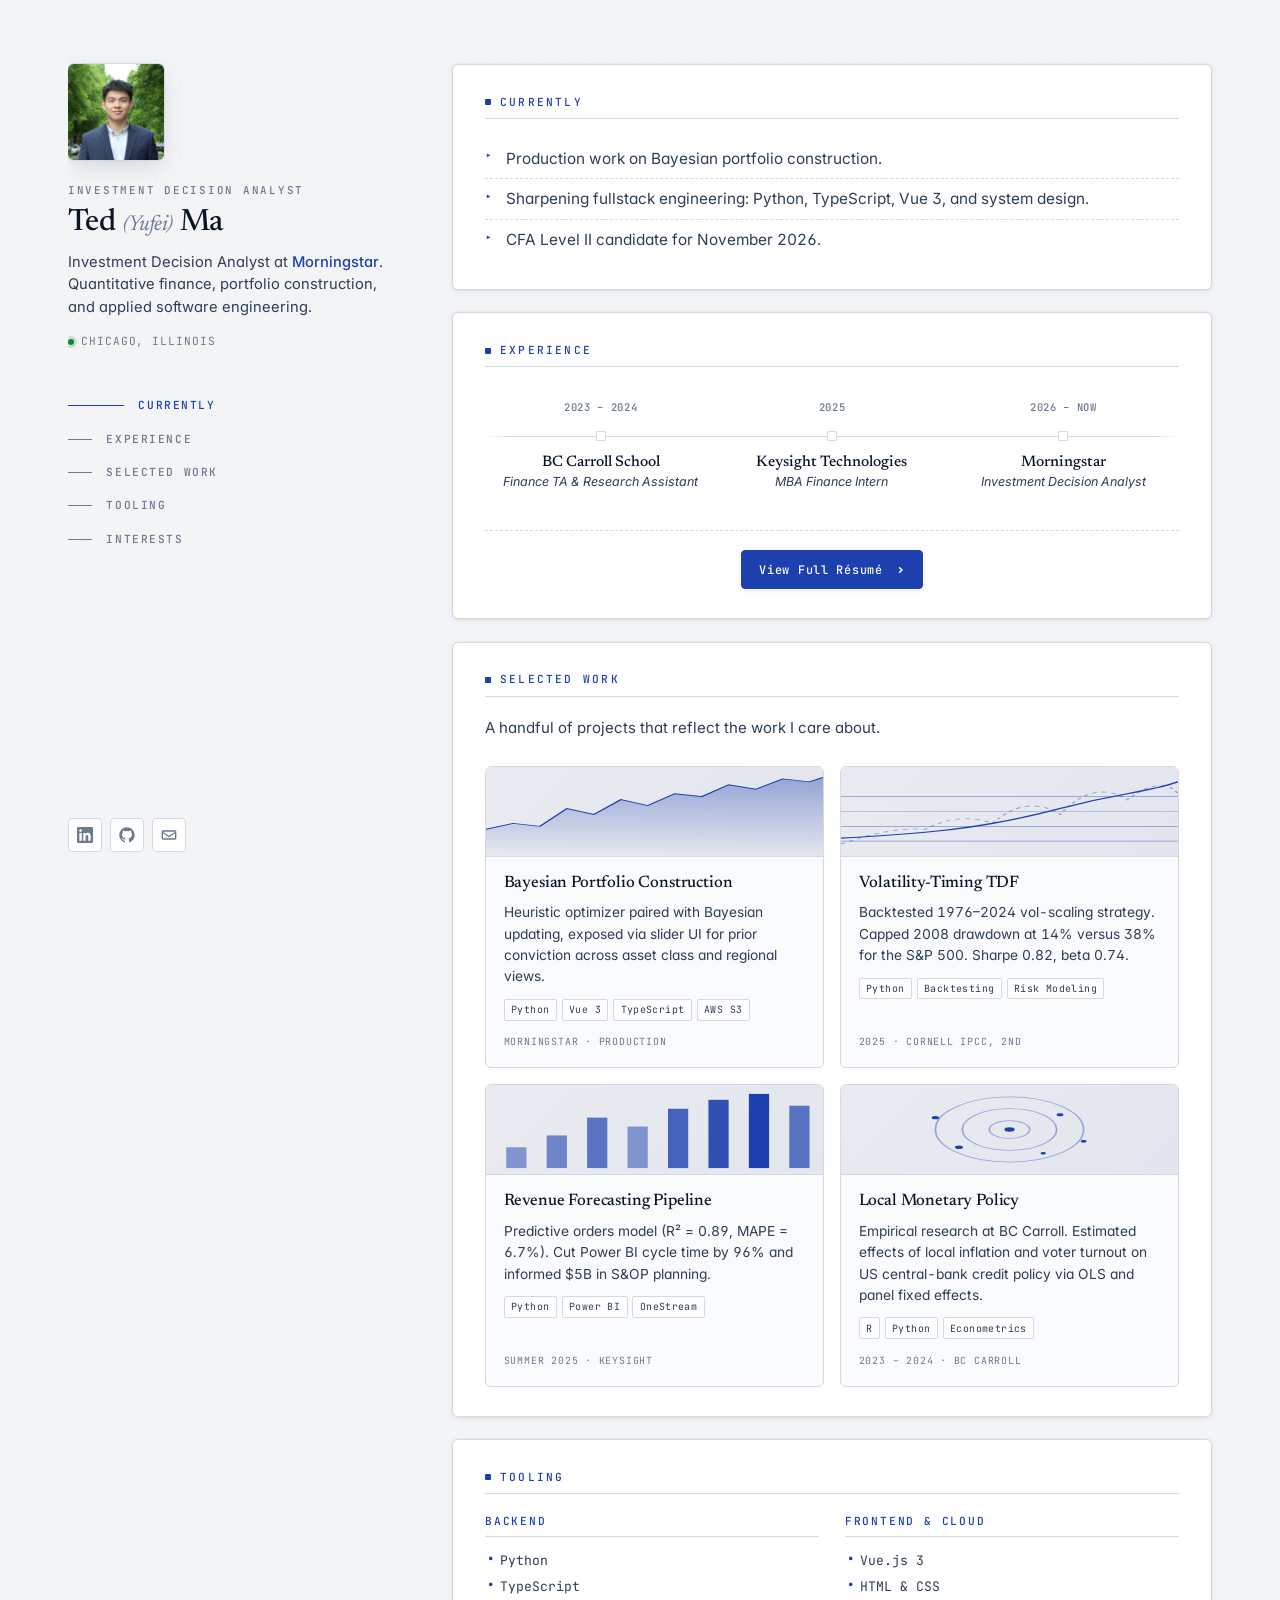
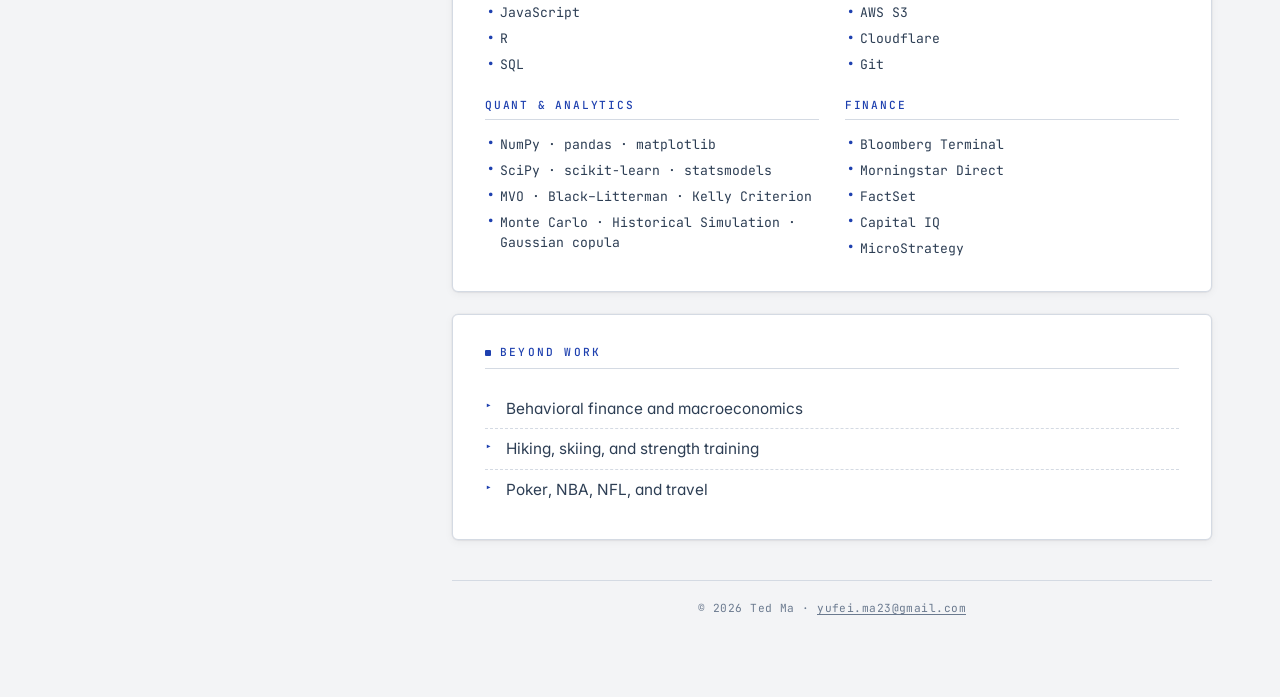
==== commit 89299b9f: "update tools Co-authored-by: Copilot <copilot@github.com>" ====
--- a/index.html
+++ b/index.html
@@ -128,7 +128,7 @@
       </ol>
 
       <div class="timeline-cta">
-        <a class="cta-primary" href="assets/Ted-Ma-Resume.docx">
+        <a class="cta-primary" href="https://drive.google.com/file/d/1oNmKFtVUX9MgveERqHHaB637zBr0Gc9T/view?usp=sharing" target="_blank" rel="noopener noreferrer">
           <span>View Full Résumé</span>
           <svg viewBox="0 0 24 24" width="14" height="14" aria-hidden="true"><path fill="currentColor" d="M5 12h12l-4-4 1.4-1.4L20.8 12l-6.4 5.4L13 16l4-4H5z"/></svg>
         </a>
@@ -249,7 +249,7 @@
       <div class="tool-grid">
 
         <div class="tool-group">
-          <h4>Languages</h4>
+          <h4>Backend</h4>
           <ul>
             <li>Python</li>
             <li>TypeScript</li>
@@ -273,21 +273,20 @@
         <div class="tool-group">
           <h4>Quant &amp; Analytics</h4>
           <ul>
-            <li>NumPy &middot; pandas</li>
-            <li>Bayesian methods</li>
-            <li>Convex optimization</li>
-            <li>Black&ndash;Litterman</li>
-            <li>Power BI</li>
+            <li>NumPy &middot; pandas &middot; matplotlib</li> 
+            <li>SciPy &middot; scikit-learn &middot; statsmodels</li>
+            <li>MVO &middot; Black&ndash;Litterman &middot; Kelly Criterion</li>
+            <li>Monte Carlo &middot; Historical Simulation &middot; Gaussian copula</li>
           </ul>
         </div>
 
         <div class="tool-group">
-          <h4>Finance Platforms</h4>
+          <h4>Finance</h4>
           <ul>
-            <li>Bloomberg</li>
+            <li>Bloomberg Terminal</li>
+            <li>Morningstar Direct</li> 
             <li>FactSet</li>
             <li>Capital IQ</li>
-            <li>OneStream</li>
             <li>MicroStrategy</li>
           </ul>
         </div>
@@ -298,10 +297,9 @@
     <section class="block" aria-labelledby="beyond-h">
       <h2 id="beyond-h" class="kicker">Beyond Work</h2>
       <ul class="now-list">
-        <li>Behavioral finance and macroeconomics.</li>
-        <li>Hiking, skiing, and strength training.</li>
-        <li>Poker, NBA, NFL, and travel.</li>
-        <li>Volunteer with Little Brothers &middot; Friends of the Elderly, Boston.</li>
+        <li>Behavioral finance and macroeconomics</li>
+        <li>Hiking, skiing, and strength training</li>
+        <li>Poker, NBA, NFL, and travel</li>
       </ul>
     </section>
 
